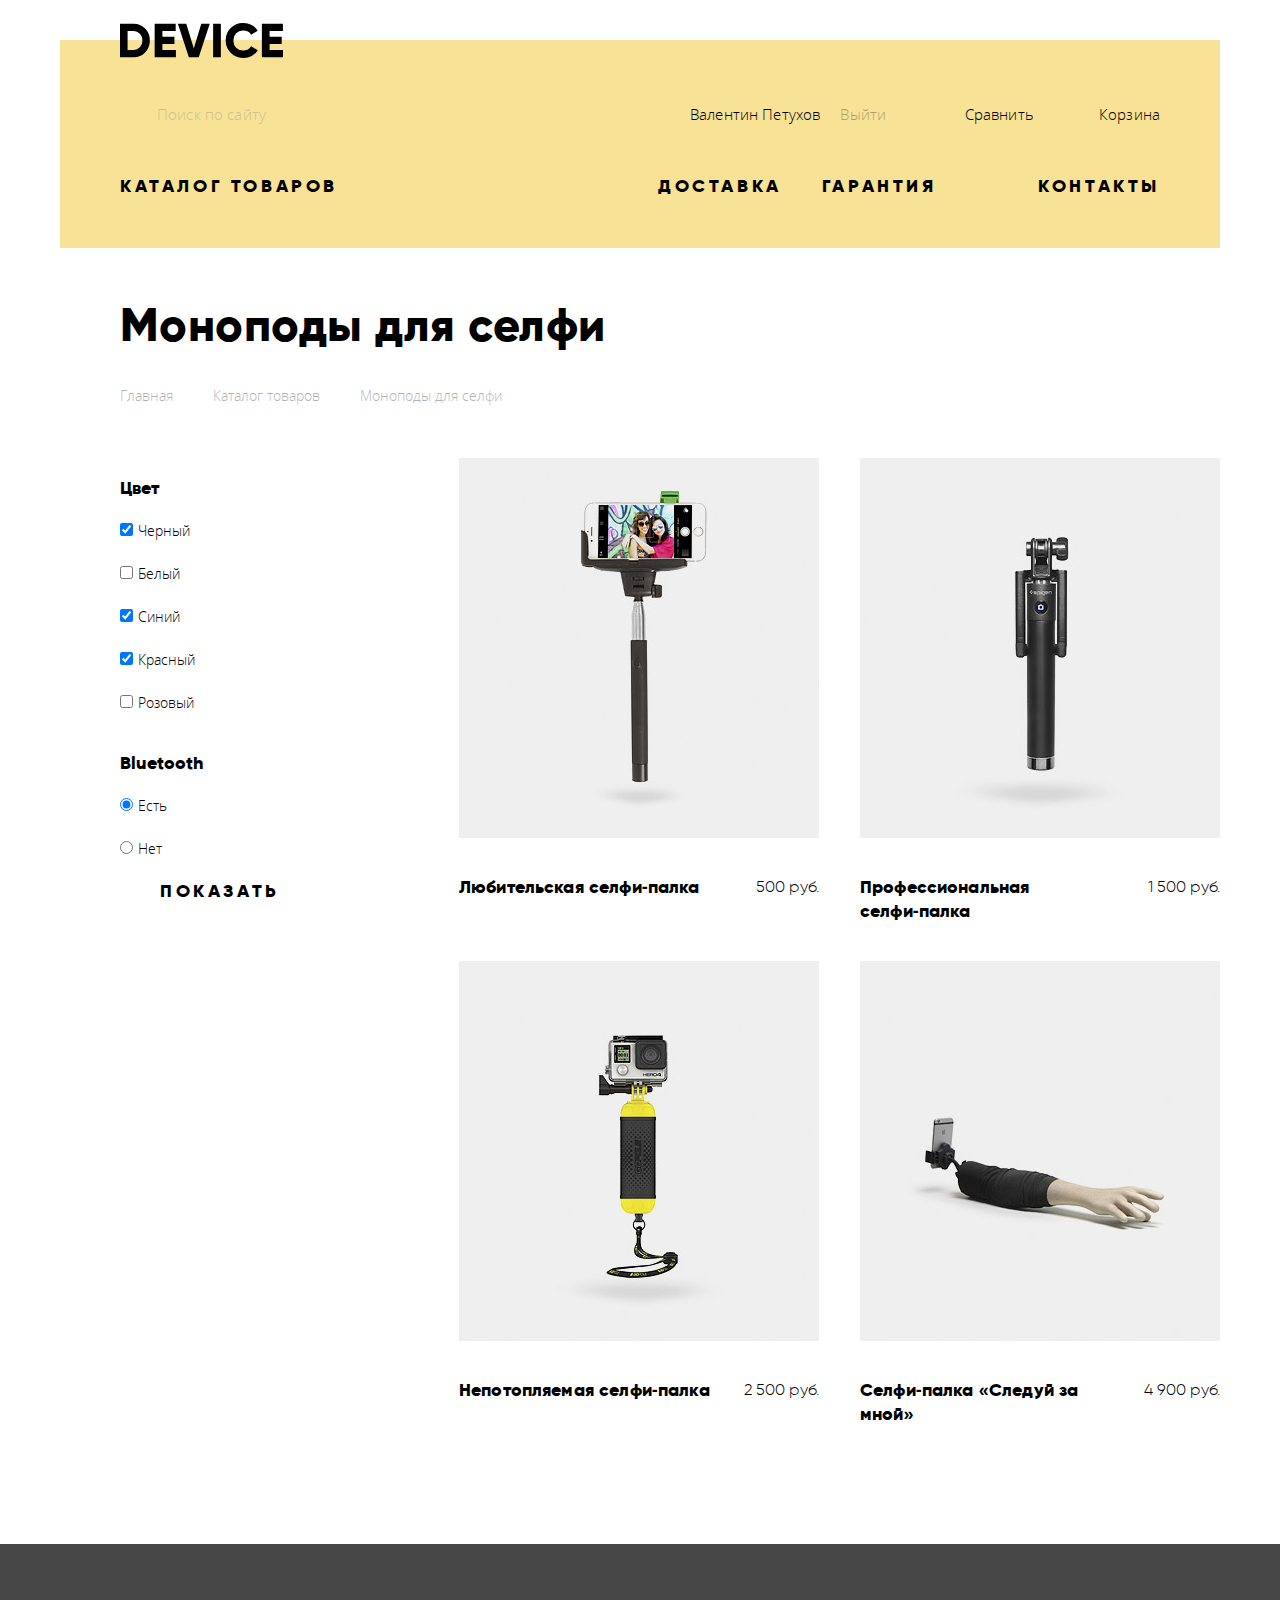
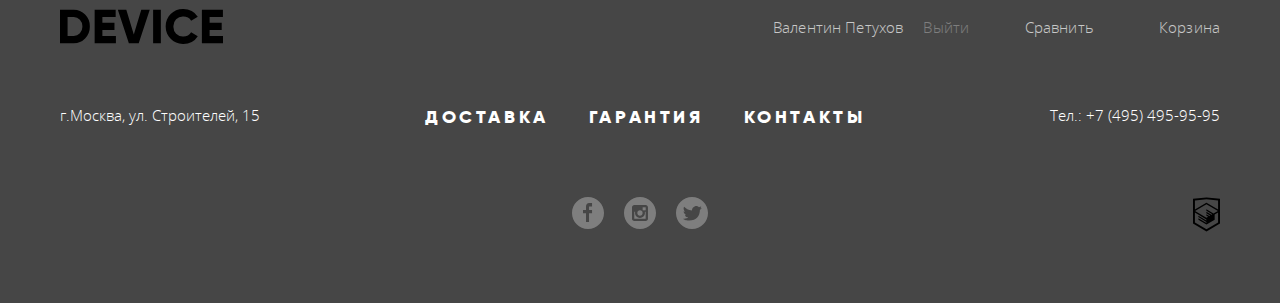
==== inner.html @ 72719e58 "Правки по сеткам" ====
<!DOCTYPE html>
<html lang="ru">
  <head>
    <meta charset="utf-8">
    <title>HTML Academy: Девайс-Каталог</title>
    <link href="css/normalize.css" rel="stylesheet">
    <link href="css/style.css" rel="stylesheet">
  </head>
  <body>
    <div class="wrapper">
      <header class="page-header">
        <a href="index.html" class="link"><img class="logo-header" src="img/logo.svg" alt="Логотип" width="163" height="35"></a>
        <div class="header-firstline-wrapper">
          <form action="https://echo.htmlacademy.ru" class="search" method="GET">
              <!--Оформить картинку lens.svg в css-->
              <input class="search-field" type="search" placeholder="Поиск по сайту">
              <button class="search-btn" type="submit">Найти</button>
            </form>
          <div class="login-header">
            <a class="username-header" href="#">Валентин Петухов</a><!--Добавить иконку на css-->
            <a class="logout" href="#">Выйти</a>
          </div>
          <div class="header-user-navigation">
            <a class="compare-header" href="#">Сравнить</a><!--Добавить иконку на css-->
            <a class="cart-header" href="#">Корзина</a><!--Добавить иконку на css-->
          </div>
      </div>
        <nav class="main-navigation">
          <section class="header-site-navigation">
            <a href="#">Каталог товаров</a><!--Декоративный плюс средствами CSS-->
            <ul class="submenu">
              <li><a href="#">Виртуальная реальность</a></li>
              <li><a href="inner.html">Моноподы для селфи</a></li>
              <li><a href="#">Экшн-камеры</a></li>
              <li><a href="#">Фитнес-браслеты</a></li>
              <li><a href="#">Умные часы</a></li>
              <li><a href="#">Квадрокоптеры</a></li>
            </ul>
            <a href="#">Доставка</a>
            <a href="#">Гарантия</a>
            <a href="#">Контакты</a>
          </section>
        </nav>
      </header>
    </div>
    <main class="container">
      <div class="wrapper">
        <div class="innerpage-container">
          <h1 class="monopods-header">Моноподы для селфи</h1>
          <ul class="breadcrumbs">
            <li><a href="index.html">Главная</a></li>
            <li><a href="#">Каталог товаров</a></li>
            <li>Моноподы для селфи</li>
          </ul>
          <div class="main-columns-wrapper">
            <div class="main-leftcolumn">
              <form class="filter" method="POST" action="https://echo.htmlacademy.ru">
                <h2 class="visually-hidden">Фильтр товаров</h2>
                <fieldset class="filter-block">
                  <!-- Здесь будет форма стоимости-->
                </fieldset>
                <fieldset class="filter-block">
                  <p>Цвет</p>
                  <p>
                    <label>
                      <input type="checkbox" class="color-checkbox" name="color" value="black" checked>
                      <span>Черный</span>
                    </label>
                    </p>
                    <p>
                    <label>
                      <input type="checkbox" class="color-checkbox" name="color" value="white">
                      <span>Белый</span>
                    </label>
                  </p>
                  <p>
                    <label>
                      <input type="checkbox" class="color-checkbox" name="color" value="blue" checked>
                      <span>Синий</span>
                    </label>
                  </p>
                  <p>
                    <label>
                      <input type="checkbox" class="color-checkbox" name="color" value="red" checked>
                      <span>Красный</span>
                    </label>
                  </p>
                  <p>
                    <label>
                      <input type="checkbox" class="color-checkbox" name="color" value="rose">
                      <span>Розовый</span>
                    </label>
                  </p>
                </fieldset>
                <fieldset class="filter-block">
                  <p>Bluetooth</p>
                  <p>
                    <label>
                      <input type="radio" class="isbluetooth" value="yes" name="isbluetooth" checked>
                      <span>Есть</span>
                    </label>
                  </p>
                  <p>
                    <label>
                      <input type="radio" class="isbluetooth" value="no" name="isbluetooth">
                      <span>Нет</span>
                    </label>
                  </p>
                </fieldset>
                <button type="submit" class="cross-line button">Показать</button>
              </form>
            </div>
            <div class="main-rightcolumn">
              <section class="sorting">
                <h2 class="visually-hidden">Сортировка товаров</h2>
                <div class="sorting-options">
                  <!-- Здесь будет блок сортировки -->
                </div>
                <article class="catalog-list">
                  <section class="catalog-item">
                    <div class="item-label">
                      <h3><a href="#">Любительская селфи&#8209;палка</a></h3>
                      <span class="price">500 руб.</span>
                    </div>
                    <p class="catalog-item image"><img src="img/item-1.jpg" alt="Любительская селфи-палка" width="360" height="380"></p>
                  </section>
                  <section class="catalog-item">
                    <div class="item-label">
                      <h3><a href="#">Профессиональная селфи&#8209;палка</a></h3>
                      <span class="price">1 500 руб.</span>
                    </div>
                    <p class="catalog-item image"><img src="img/item-2.jpg" alt="Профессиональная селфи-палка" width="360" height="380"></p>
                  </section>
                  <section class="catalog-item">
                    <div class="item-label">
                      <h3><a href="#">Непотопляемая селфи&#8209;палка</a></h3>
                      <span class="price">2 500 руб.</span>
                    </div>
                    <p class="catalog-item image"><img src="img/item-3.jpg" alt="Непотопляемая селфи-палка" width="360" height="380"></p>
                  </section>
                  <section class="catalog-item">
                    <div class="item-label">
                      <h3><a href="#">Селфи&#8209;палка &laquo;Следуй за мной&raquo;</a></h3>
                      <span class="price">4 900 руб.</span>
                    </div>
                    <p class="catalog-item image"><img src="img/item-4.jpg" alt="Селфи-палка в виде тянущейся руки" width="360" height="380"></p>
                  </section>
                </article>
              </section>
              <section class="pagination">
                <!-- -- Здесь будет блок пагинации-- -->
              </section>
            </div>
          </div>
        </div>
      </div>
    </main>
    <footer class="main-footer">
      <div class="wrapper">
        <div class="footer-top">
          <a href="#"><img class="logo-footer inner-logo-footer" src="img/logo.svg" alt="Логотип в желтом цвете" width="163" height="35"></a> <!-- Залить желтым -->
          <div class="user-footer">
            <a class="username-footer" href="#">Валентин Петухов</a><!--Добавить иконку на css-->
            <a class="logout" href="#">Выйти</a>
          </div>
          <div class="footer-user-navigation">
            <a class="compare-footer" href="#">Сравнить</a><!--Добавить иконку на css-->
            <a class="cart-footer" href="#">Корзина</a><!--Добавить иконку на css-->
          </div>
        </div>
        <div class="footer-middle">
          <p class="address">г.Москва, ул. Строителей, 15</p>
          <section class="footer-site-navigation">
            <a href="#">Доставка</a>
            <a href="#">Гарантия</a>
            <a href="#">Контакты</a>
          </section>
          <a href="tel:+74954959595" class="tel">Тел.: +7 (495) 495-95-95</a>
        </div>
        <div class="footer-bottom">
          <section class="social">
            <a href="#"><img class="social-icon" src="img/facebook.svg" alt="Мы в Фейсбуке" width="32" height="32"></a>
            <a href="#"><img class="social-icon" src="img/instagram.svg" alt="Мы в Инстаграме" width="32" height="32"></a>
            <a href="#"><img class="social-icon" src="img/twitter.svg" alt="Мы в Твиттере" width="32" height="32"></a>
          </section>
          <a href="https://htmlacademy.ru/intensive/htmlcss"><img class="htmlacademy-logo" src="img/logo-html.svg" alt="Логотип HTML Academy"  width="27" height="35"></a>
        </div>
      </div>
    </footer>
  </body>
</html>
---- css/style.css ----
@font-face {
  font-family: "Gilroy";
  src: url("../fonts/gilroyextrabold.woff2") format("woff2"),
       url("../fonts/gilroyextrabold.woff") format("woff");
  font-weight: 800;
}

@font-face {
  font-family: "Gilroy";
  src: url("../fonts/gilroylight.woff2") format("woff2"),
       url("../fonts/gilroylight.woff") format("woff");
  font-weight: 300;
}

@font-face {
  font-family: "OpenSans";
  src: url("../fonts/opensanslight.woff2") format("woff2"),
       url("../fonts/opensanslight.woff") format("woff");
  font-weight: 300;
}

body {
  margin: 0;
  font-family: Gilroy, Arial, sans-serif;
  font-size: 18px;
  font-weight: 800;
  line-height: 24px;
  color: #000000;
}

/* Временно для сетки */
/* body > * {
  background: rgba(255, 0, 0, 0.4)
}
body > * > * {
  background: rgba(0, 255, 0, 0.4)
}

body > * > * > * {
  background: rgba(0, 0, 255, 0.4)
}

body > * > * > * > *{
  background: rgba(255, 255, 255, 0.4)
}

body > * > * > * > * > *{
  background: rgba(100, 100, 25, 0.4)
} */



a {
  text-decoration: none;
  color: #000000;
}

.wrapper {
  box-sizing: border-box;
  width: 1200px;
  margin-left: auto;
  margin-right: auto;
  padding: 0px 20px;
}

.page-header {
  font-weight: 800;
  color: #000000;
  background-color: #f7e296;
  padding: 23px 60px 50px;
  margin-bottom: 53px;
  box-shadow: inset 0 40px 0 0 #ffffff;
}

.header-firstline-wrapper {
  display: flex;
  align-items: flex-end;
  padding-top: 35px;
  padding-bottom: 45px;
}

.logo-header:hover {
  opacity: 0.6;
}

.logo-header:active {
  opacity: 0.3;
}

.search {
  opacity: 0.3;
  margin-right: 340px;
}

.search:hover {
  opacity: 0.6;
}

.search-field {
  font-family: OpenSans, Arial, sans-serif;
  font-size: 15px;
  font-weight: 300;
  letter-spacing: 0.15px;
  line-height: 30px;
  width: 200px;
  background-color: transparent;
  padding: 0;
  border: 0;
  padding-left: 37px;
}

.search-field:focus {
  outline: 0;
}

.search-btn {
  display: none;
}

.login-link {
  font-family: OpenSans, Arial, sans-serif;
  font-size: 15px;
  font-weight: 300;
  letter-spacing: 0.15px;
  line-height: 30px;
  padding-left: 30px;
}

.login-link:hover {
  opacity: 0.6;
}

.login-link:active {
  opacity: 0.3;
}

.header-user-navigation {
  font-family: OpenSans, Arial, sans-serif;
  font-size: 15px;
  font-weight: 300;
  letter-spacing: 0.15px;
  line-height: 30px;
  display: flex;
  margin: 0;
  padding: 0;
  margin-left: auto;
}

.header-user-navigation a{
  padding-left: 25px;
}

.username-header {
  padding-left: 30px;
  padding-right: 20px;

}

.header-user-navigation a:hover,
.username-header:hover {
  opacity: 0.6;
}

.header-user-navigation a:active,
.username-header:active {
  opacity: 0.3;
}

.compare-header {
  margin-right: 40px;
}

.logout:hover {
  opacity: 0.6;
}

.login-header {
  font-family: OpenSans, Arial, sans-serif;
  font-size: 15px;
  font-weight: 300;
  letter-spacing: 0.15px;
  line-height: 30px;
  display: flex;
  margin: 0;
  padding: 0;
}

.login-header a {
  font-family: OpenSans, Arial, sans-serif;
  font-size: 15px;
  font-weight: 300;
  letter-spacing: 0.15px;
  line-height: 30px;
}

.submenu {
  display: none;
}

.submenu a:active {
  opacity: 0.3;
}

.submenu a:hover {
  opacity: 0.6;
}

.header-site-navigation {
  text-transform: uppercase;
  letter-spacing: 3.6px;
  display: flex;
  margin: 0;
  padding: 0;
  justify-content: space-between;
}

.header-site-navigation a:first-child {
  margin-right: 280px;
  padding-right: 40px;
}

.header-site-navigation a:last-child {
  margin-left: auto;
}

.header-site-navigation a:nth-child(2) {
  margin-right: 40px;
}

.header-site-navigation a:nth-child(3) {
  margin-right: 40px;
}

.header-site-navigation a:hover {
  opacity: 0.6;
}

.header-site-navigation a:active {
  opacity: 0.3;
}

.innerpage-container {
  padding-left: 60px;
}

.info-blocks-wrapper {
  display: flex;
  padding-bottom: 93px;
}

.info-block-header {
  font-size: 47px;
  line-height: 48px;
  letter-spacing: 0.15px;
}

.about-us {
  padding-right: 125px;
}

.about-us p {
  font-family: OpenSans, Arial, sans-serif;
  font-size: 15px;
  font-weight: 300;
  line-height: 30px;
  color: #464646;
}

.delivery-partners {
  margin: 0;
  padding: 60px 0 0 20px;
  line-height: 40px;
  margin-bottom: 70px;
}

.map {
  padding-top: 15px;
  margin-bottom: 82px;
}

.contacts-block p {
  font-family: OpenSans, Arial, sans-serif;
  font-size: 15px;
  font-weight: 300;
  line-height: 30px;
  color: #464646;
}

.info-block-link {
  display: block;
  width: 260px;
  text-align: center;
  margin-top: auto;
  margin-bottom: 0;
}

.visually-hidden {
  position: absolute;
  width: 1px;
  height: 1px;
  margin: -1px;
  border: 0;
  padding: 0;
  clip: rect(0 0 0 0);
  overflow: hidden;
}

.cross-line {
  font-family: Gilroy, Arial, sans-serif;
  font-size: 18px;
  font-weight: 800;
  letter-spacing: 3.6px;
  text-transform: uppercase;
}

.cross-line:active {
  opacity: 0.3;
}

.breadcrumbs,
.breadcrumbs a {
  font-family: OpenSans, Arial, sans-serif;
  font-size: 14px;
  font-weight: 300;
  line-height: 24px;
  list-style: none;
}

.breadcrumbs {
  margin: 0;
  padding: 0;
  display: flex;
  margin-bottom: 50px;
}

.breadcrumbs a {
  opacity: 0.3;
  margin-right: 40px;
}

.breadcrumbs a:hover {
  opacity: 0.6;
}

.breadcrumbs a:active {
  opacity: 0.1;
}

.breadcrumbs li:last-child {
  opacity: 0.3;
}

.modal-write-us {
  display: none;
}

.monopods-header {
  font-size: 47px;
  font-weight: 800;
  line-height: 48px;
  letter-spacing: 0.47px;
  margin: 0;
  padding: 0;
  margin-bottom: 35px;
}

.main-columns-wrapper {
  display: flex;
  margin-bottom: 80px;
}

.main-leftcolumn {
  padding-right: 67px;
}

.main-rightcolumn {
  display: flex;
  flex-wrap: wrap;
  padding-left: 72px;
}

.catalog-list {
  letter-spacing: 0.15px;
  list-style: none;
  display: flex;
  flex-wrap: wrap;
  margin: 0;
  padding: 0;
  justify-content: space-between;
}

.catalog-item {
  width: 360px;
  display: flex;
  flex-direction: column;
  margin: 0;
  padding: 0;
  margin-bottom: 38px;
}

.catalog-item.image {
  background-color: #efefef;
  margin-bottom: 37px;
}

.catalog-list .catalog-item:nth-child(2n) {
  margin-right: 0;
}

.item-label {
  order: 1;
  display: flex;
  margin: 0;
  padding: 0;
  justify-content: space-between;
  width: 360px;
}

.item-label h3 {
  flex-wrap: wrap;
  font-size: 18px;
  font-weight: 800px;
  line-height: 24px;
  margin: 0;
  padding: 0;
}

.price {
  font-family: Gilroy, Arial, sans-serif;
  font-size: 16px;
  font-weight: 300;
  letter-spacing: 0.15px;
  text-align: right;
  margin-left: auto;
  width: 85px;
  align-self: flex-start;
}

.filter-block {
  border: 0;
  margin: 0;
  padding: 0;
}

.color-checkbox + span,
.isbluetooth + span {
  font-family: OpenSans, Arial, sans-serif;
  font-size: 14px;
  font-weight: 300;
}

.button {
  border: 0;
  background: none;
  width: 200px;
  text-align: center;
  padding: 0;
  margin: 0;
}

.button:active,
.button:focus {
  outline: 0;
}

.sorting {
  display: flex;
}

.main-footer {
  color: #ffffff;
  background-color: #464646;
  padding-top: 65px;
  padding-bottom: 65px;
}

.footer-menu-wrapper {
  width: 330px;
  display: flex;
}

.footer-top {
  display: flex;
  justify-content: space-between;
}

.footer-middle {
  display: flex;
  padding-top: 50px;
  padding-bottom: 67px;
}

.footer-bottom {
  display: flex;
  justify-content: space-between;
}

.main-footer a {
  color: #ffffff;
}

.inner-logo-footer {
  margin-right: 520px;
}

.logo-footer:hover {
  opacity: 0.6;
}

.logo-footer:active {
  opacity: 0.3;
}

.login-footer {
  font-family: OpenSans, Arial, sans-serif;
  font-size: 15px;
  font-weight: 300;
  letter-spacing: 0.15px;
  line-height: 36px;
  color: #ffffff;
  opacity: 0.7;
  padding-left: 30px;
}

.login-footer:hover {
  opacity: 1;
}

.login-footer:active {
  opacity: 0.3;
}

.user-footer {
  display: flex;
  margin: 0;
  padding: 0;
  font-family: OpenSans, Arial, sans-serif;
  font-size: 15px;
  font-weight: 300;
  letter-spacing: 0.15px;
  line-height: 36px;
}

.user-footer a:hover {
  opacity: 1;
}

.user-footer a:active {
  opacity: 0.3;
}

.logout {
  letter-spacing: 0.15px;
  opacity: 0.3;
}

.username-footer {
  margin: 0;
  padding: 0;
  padding-left: 30px;
  margin-right: 20px;
  opacity: 0.7;
}

.footer-user-navigation {
  display: flex;
  margin: 0;
  padding: 0;
  margin-left: auto;
}

.compare-footer {
  margin-right: 40px;
}

.footer-user-navigation a {
  font-family: OpenSans, Arial, sans-serif;
  font-size: 15px;
  font-weight: 300;
  letter-spacing: 0.15px;
  line-height: 36px;
  opacity: 0.7;
  padding-left: 25px;
}

.username-footer:hover,
.footer-user-navigation a:hover {
  opacity: 1;
}

.footer-user-navigation a:active {
  opacity: 0.3;
}

.footer-site-navigation {
  text-transform: uppercase;
  letter-spacing: 3.6px;
  display: flex;
  margin: 0;
  padding: 5px 0 0;
}

.footer-site-navigation a:nth-child(2) {
  padding-left: 40px;
  padding-right: 40px;
}

.footer-site-navigation a:hover {
  opacity: 0.6;
}

.footer-site-navigation a:active {
  opacity: 0.3;
}

.address {
  font-family: OpenSans, Arial, sans-serif;
  font-size: 15px;
  font-weight: 300;
  line-height: 30px;
  margin: 0;
  padding: 0;
  margin-right: 165px;
}

.tel {
  font-family: OpenSans, Arial, sans-serif;
  font-size: 15px;
  font-weight: 300;
  line-height: 30px;
  margin-left: auto;
}

.social {
  display: flex;
  width: 160px;
  padding-left: 500px;
  justify-content: center;
}

.social a {
  margin-right: 20px;
  opacity: 0.3;
}

.social a:last-child {
  margin-right: 0px;
}

.social a:hover {
  opacity: 0.6;
}

.social a:active {
  opacity: 0.1;
}

.htmlacademy-logo:hover {
  opacity: 0.6;
}

.htmlacademy-logo:active {
  opacity: 0.3;
}
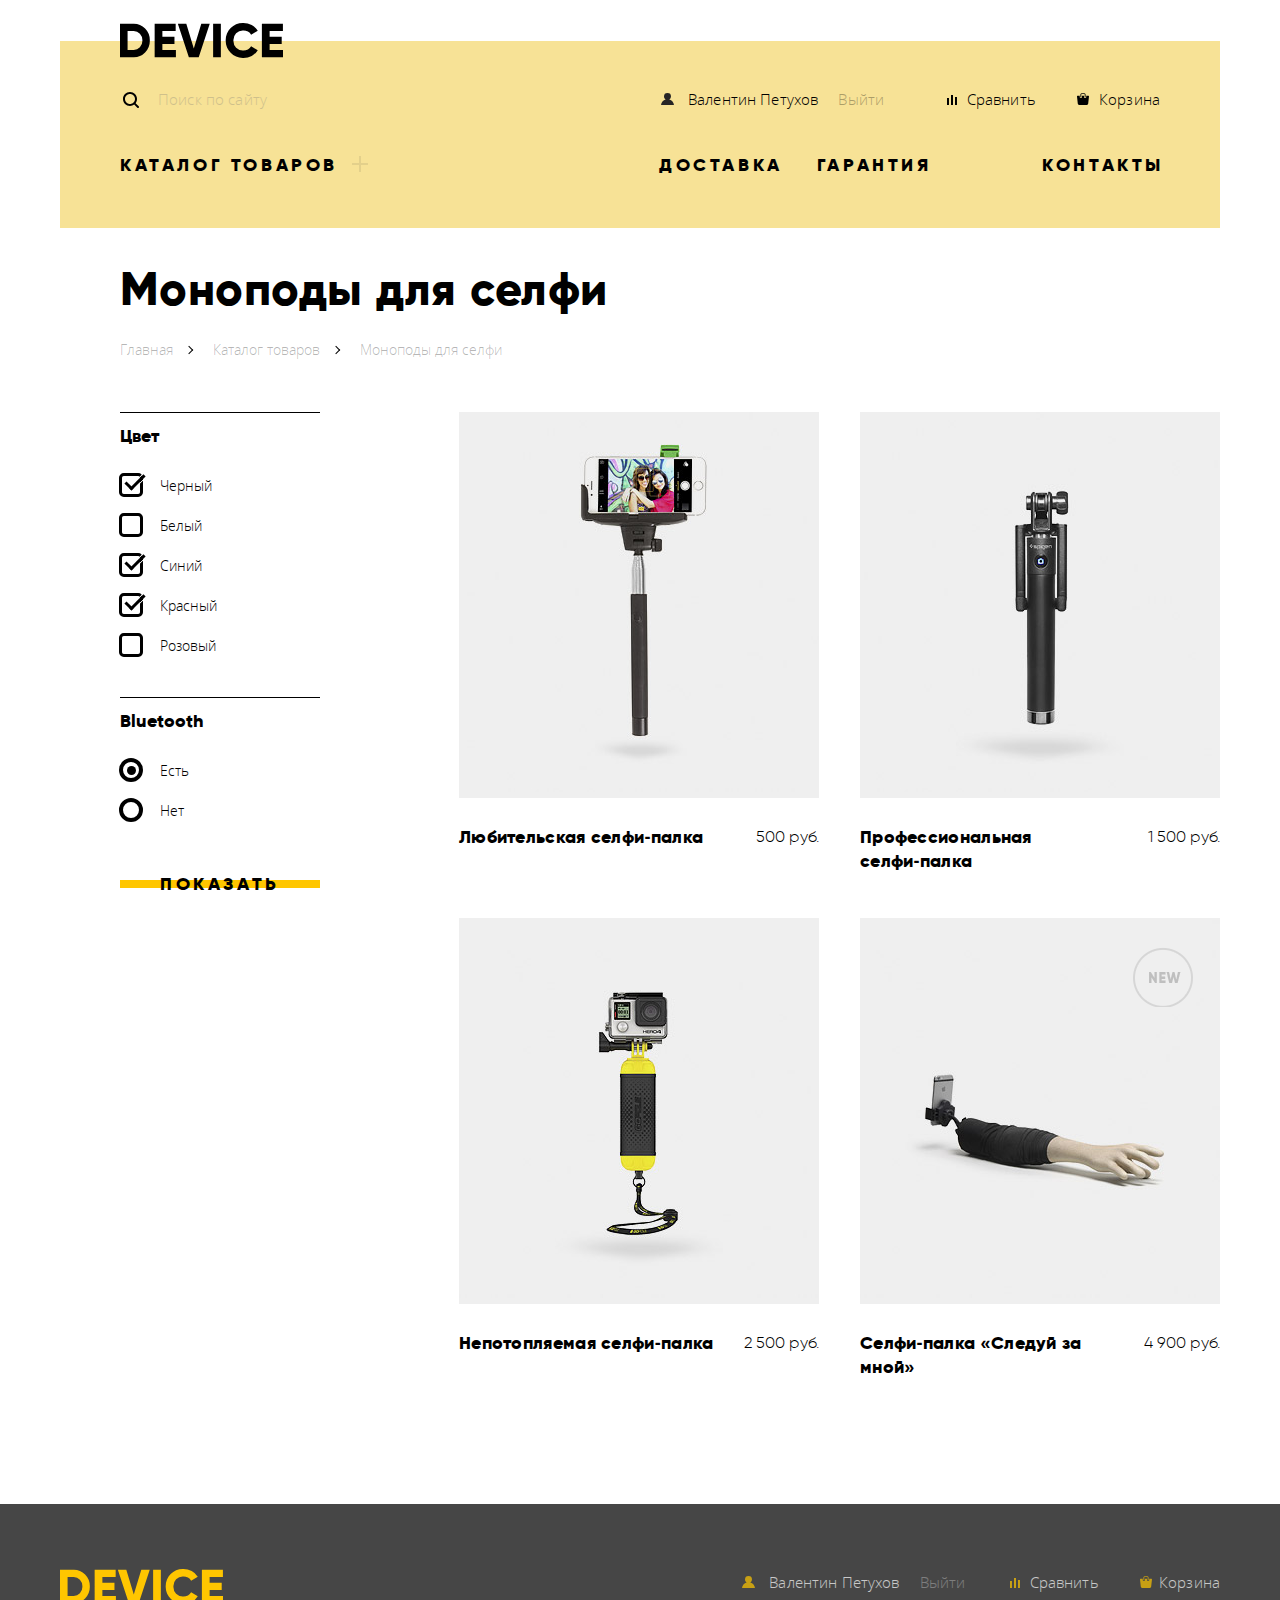
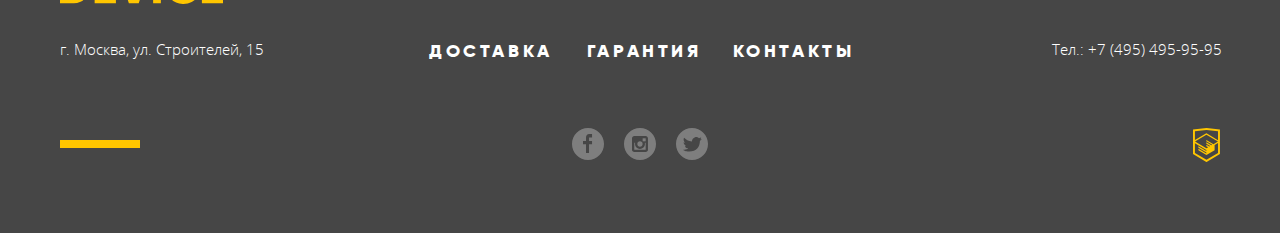
==== commit 9cc59ec0: "Декоративное оформление" ====
--- a/inner.html
+++ b/inner.html
@@ -9,148 +9,174 @@
   <body>
     <div class="wrapper">
       <header class="page-header">
-        <a href="index.html" class="link"><img class="logo-header" src="img/logo.svg" alt="Логотип" width="163" height="35"></a>
+        <a href="index.html"><img class="logo-header" src="img/logo.svg" alt="Логотип" width="163" height="35"></a>
         <div class="header-firstline-wrapper">
-          <form action="https://echo.htmlacademy.ru" class="search" method="GET">
-              <!--Оформить картинку lens.svg в css-->
-              <input class="search-field" type="search" placeholder="Поиск по сайту">
-              <button class="search-btn" type="submit">Найти</button>
-            </form>
+          <form class="search" action="https://echo.htmlacademy.ru" method="GET">
+            <input class="search-field" type="search" placeholder="Поиск по сайту">
+            <button class="search-btn button" type="submit">Найти</button>
+          </form>
           <div class="login-header">
-            <a class="username-header" href="#">Валентин Петухов</a><!--Добавить иконку на css-->
+            <a class="username-header" href="#">Валентин Петухов</a>
             <a class="logout" href="#">Выйти</a>
           </div>
           <div class="header-user-navigation">
-            <a class="compare-header" href="#">Сравнить</a><!--Добавить иконку на css-->
-            <a class="cart-header" href="#">Корзина</a><!--Добавить иконку на css-->
-          </div>
-      </div>
+            <a class="compare-header" href="#">Сравнить</a>
+            <a class="cart-header" href="#">Корзина</a>
+          </div>
+        </div>
         <nav class="main-navigation">
-          <section class="header-site-navigation">
-            <a href="#">Каталог товаров</a><!--Декоративный плюс средствами CSS-->
-            <ul class="submenu">
-              <li><a href="#">Виртуальная реальность</a></li>
-              <li><a href="inner.html">Моноподы для селфи</a></li>
-              <li><a href="#">Экшн-камеры</a></li>
-              <li><a href="#">Фитнес-браслеты</a></li>
-              <li><a href="#">Умные часы</a></li>
-              <li><a href="#">Квадрокоптеры</a></li>
-            </ul>
-            <a href="#">Доставка</a>
-            <a href="#">Гарантия</a>
-            <a href="#">Контакты</a>
-          </section>
+          <ul class="header-site-navigation">
+            <li><a href="#">Каталог товаров<span class="xlink"></span></a>
+              <section class="submenu">
+                <div class="submenu-section">
+                  <a href="#">Виртуальная реальность</a>
+                  <a href="inner.html">Моноподы для селфи</a>
+                  <a href="#">Экшн-камеры</a>
+                </div>
+                <div class="submenu-section">
+                  <a href="#">Фитнес-браслеты</a>
+                  <a href="#">Умные часы</a>
+                </div>
+                <div class="submenu-section">
+                  <a href="#">Квадрокоптеры</a>
+                </div>
+              </section>
+            </li>
+            <li><a href="#">Доставка</a></li>
+            <li><a href="#">Гарантия</a></li>
+            <li><a href="#">Контакты</a></li>
+          </ul>
         </nav>
       </header>
     </div>
-    <main class="container">
-      <div class="wrapper">
-        <div class="innerpage-container">
-          <h1 class="monopods-header">Моноподы для селфи</h1>
-          <ul class="breadcrumbs">
-            <li><a href="index.html">Главная</a></li>
-            <li><a href="#">Каталог товаров</a></li>
-            <li>Моноподы для селфи</li>
-          </ul>
-          <div class="main-columns-wrapper">
-            <div class="main-leftcolumn">
-              <form class="filter" method="POST" action="https://echo.htmlacademy.ru">
-                <h2 class="visually-hidden">Фильтр товаров</h2>
-                <fieldset class="filter-block">
-                  <!-- Здесь будет форма стоимости-->
-                </fieldset>
-                <fieldset class="filter-block">
-                  <p>Цвет</p>
-                  <p>
-                    <label>
-                      <input type="checkbox" class="color-checkbox" name="color" value="black" checked>
-                      <span>Черный</span>
-                    </label>
-                    </p>
-                    <p>
-                    <label>
-                      <input type="checkbox" class="color-checkbox" name="color" value="white">
-                      <span>Белый</span>
-                    </label>
-                  </p>
-                  <p>
-                    <label>
-                      <input type="checkbox" class="color-checkbox" name="color" value="blue" checked>
-                      <span>Синий</span>
-                    </label>
-                  </p>
-                  <p>
-                    <label>
-                      <input type="checkbox" class="color-checkbox" name="color" value="red" checked>
-                      <span>Красный</span>
-                    </label>
-                  </p>
-                  <p>
-                    <label>
-                      <input type="checkbox" class="color-checkbox" name="color" value="rose">
-                      <span>Розовый</span>
-                    </label>
-                  </p>
-                </fieldset>
-                <fieldset class="filter-block">
-                  <p>Bluetooth</p>
-                  <p>
-                    <label>
-                      <input type="radio" class="isbluetooth" value="yes" name="isbluetooth" checked>
-                      <span>Есть</span>
-                    </label>
-                  </p>
-                  <p>
-                    <label>
-                      <input type="radio" class="isbluetooth" value="no" name="isbluetooth">
-                      <span>Нет</span>
-                    </label>
-                  </p>
-                </fieldset>
-                <button type="submit" class="cross-line button">Показать</button>
-              </form>
-            </div>
-            <div class="main-rightcolumn">
-              <section class="sorting">
-                <h2 class="visually-hidden">Сортировка товаров</h2>
-                <div class="sorting-options">
-                  <!-- Здесь будет блок сортировки -->
-                </div>
-                <article class="catalog-list">
-                  <section class="catalog-item">
-                    <div class="item-label">
-                      <h3><a href="#">Любительская селфи&#8209;палка</a></h3>
-                      <span class="price">500 руб.</span>
-                    </div>
-                    <p class="catalog-item image"><img src="img/item-1.jpg" alt="Любительская селфи-палка" width="360" height="380"></p>
-                  </section>
-                  <section class="catalog-item">
-                    <div class="item-label">
-                      <h3><a href="#">Профессиональная селфи&#8209;палка</a></h3>
-                      <span class="price">1 500 руб.</span>
-                    </div>
-                    <p class="catalog-item image"><img src="img/item-2.jpg" alt="Профессиональная селфи-палка" width="360" height="380"></p>
-                  </section>
-                  <section class="catalog-item">
-                    <div class="item-label">
-                      <h3><a href="#">Непотопляемая селфи&#8209;палка</a></h3>
-                      <span class="price">2 500 руб.</span>
-                    </div>
-                    <p class="catalog-item image"><img src="img/item-3.jpg" alt="Непотопляемая селфи-палка" width="360" height="380"></p>
-                  </section>
-                  <section class="catalog-item">
-                    <div class="item-label">
-                      <h3><a href="#">Селфи&#8209;палка &laquo;Следуй за мной&raquo;</a></h3>
-                      <span class="price">4 900 руб.</span>
-                    </div>
-                    <p class="catalog-item image"><img src="img/item-4.jpg" alt="Селфи-палка в виде тянущейся руки" width="360" height="380"></p>
-                  </section>
-                </article>
-              </section>
-              <section class="pagination">
-                <!-- -- Здесь будет блок пагинации-- -->
-              </section>
-            </div>
+    <main class="wrapper">
+      <div class="innerpage-container">
+        <h1 class="monopods-header">Моноподы для селфи</h1>
+        <ul class="breadcrumbs">
+          <li><a href="index.html"><span>Главная</span></a></li>
+          <li><a href="#"><span>Каталог товаров</span></a></li>
+          <li>Моноподы для селфи</li>
+        </ul>
+        <div class="main-columns-wrapper">
+          <div class="main-leftcolumn">
+            <form class="filter" method="POST" action="https://echo.htmlacademy.ru">
+              <h2 class="visually-hidden">Фильтр товаров</h2>
+              <fieldset class="filter-block visually-hidden">
+                <!-- Здесь будет форма стоимости-->
+              </fieldset>
+              <fieldset class="filter-block filter-block-checkbox">
+                <p>Цвет</p>
+                <p>
+                  <label>
+                    <input class="filter-input-checkbox visually-hidden" type="checkbox" name="color" value="black" checked>
+                    <span>Черный</span>
+                  </label>
+                </p>
+                <p>
+                  <label>
+                    <input class="filter-input-checkbox visually-hidden" type="checkbox" name="color" value="white">
+                    <span>Белый</span>
+                  </label>
+                </p>
+                <p>
+                  <label>
+                    <input class="filter-input-checkbox visually-hidden" type="checkbox" name="color" value="blue" checked>
+                    <span>Синий</span>
+                  </label>
+                </p>
+                <p>
+                  <label>
+                    <input class="filter-input-checkbox visually-hidden" type="checkbox" name="color" value="red" checked>
+                    <span>Красный</span>
+                  </label>
+                </p>
+                <p>
+                  <label>
+                    <input class="filter-input-checkbox visually-hidden" type="checkbox" name="color" value="rose">
+                    <span>Розовый</span>
+                  </label>
+                </p>
+              </fieldset>
+              <fieldset class="filter-block filter-block-radio">
+                <p>Bluetooth</p>
+                <p>
+                  <label>
+                    <input class="visually-hidden filter-input-radio" type="radio" value="yes" name="isbluetooth" checked>
+                    <span>Есть</span>
+                  </label>
+                </p>
+                <p>
+                  <label>
+                    <input class="visually-hidden filter-input-radio" type="radio" value="no" name="isbluetooth">
+                    <span>Нет</span>
+                  </label>
+                </p>
+              </fieldset>
+              <button class="cross-line button" type="submit">Показать</button>
+            </form>
+          </div>
+          <div class="main-rightcolumn">
+            <section class="sorting">
+              <h2 class="visually-hidden">Сортировка товаров</h2>
+              <div class="sorting-options">
+                <!-- Здесь будет блок сортировки -->
+              </div>
+              <article class="catalog-list">
+                <section class="catalog-item">
+                  <div class="item-label">
+                    <h3><a href="#">Любительская селфи&#8209;палка</a></h3>
+                    <span class="price">500 руб.</span>
+                  </div>
+                  <div class="catalog-item-image"><img src="img/item-1.jpg" alt="Любительская селфи-палка" width="360" height="380">
+                    <div class="hidden">
+                      <button class="button cross-line" type="submit">В корзину</button>
+                      <a href="#">Добавить к сравнению</a>
+                    </div>
+                  </div>
+                </section>
+                <section class="catalog-item">
+                  <div class="item-label">
+                    <h3><a href="#">Профессиональная селфи&#8209;палка</a></h3>
+                    <span class="price">1 500 руб.</span>
+                  </div>
+                  <div class="catalog-item-image"><img src="img/item-2.jpg" alt="Профессиональная селфи-палка" width="360" height="380">
+                    <div class="hidden">
+                        <button class="button cross-line" type="submit">В корзину</button>
+                        <a href="#">Добавить к сравнению</a>
+                    </div>
+                  </div>
+                </section>
+                <section class="catalog-item">
+                  <div class="item-label">
+                    <h3><a href="#">Непотопляемая селфи&#8209;палка</a></h3>
+                    <span class="price">2 500 руб.</span>
+                  </div>
+                  <div class="catalog-item-image"><img src="img/item-3.jpg" alt="Непотопляемая селфи-палка" width="360" height="380">
+                    <div class="hidden">
+                        <button class="button cross-line" type="submit">В корзину</button>
+                        <a href="#">Добавить к сравнению</a>
+                    </div>
+                  </div>
+                </section>
+                <section class="catalog-item">
+                  <div class="item-label">
+                    <h3><a href="#">Селфи&#8209;палка &laquo;Следуй за мной&raquo;</a></h3>
+                    <span class="price">4 900 руб.</span>
+                  </div>
+                  <div class="catalog-item-image">
+                    <div class="new"></div>
+                    <img src="img/item-4.jpg" alt="Селфи-палка в виде тянущейся руки" width="360" height="380">
+                    <div class="hidden">
+                        <button class="button cross-line" type="submit">В корзину</button>
+                        <a href="#">Добавить к сравнению</a>
+                    </div>
+                  </div>
+                </section>
+              </article>
+            </section>
+            <section class="pagination">
+              <!-- Здесь будет блок пагинации-->
+            </section>
           </div>
         </div>
       </div>
@@ -158,18 +184,29 @@
     <footer class="main-footer">
       <div class="wrapper">
         <div class="footer-top">
-          <a href="#"><img class="logo-footer inner-logo-footer" src="img/logo.svg" alt="Логотип в желтом цвете" width="163" height="35"></a> <!-- Залить желтым -->
+          <a class="logo-footer inner-logo-footer" href="#">
+            <svg xmlns="http://www.w3.org/2000/svg" width="163" height="35"><path d="M-.151.702v33.6h13.532a15.72 15.72 0 0 0 11.72-4.824 16.458 16.458 0 0 0 4.712-11.976 16.458 16.458 0 0 0-4.712-11.976A15.723 15.723 0 0 0 13.381.702H-.151zM7.582 26.91V8.091h5.8a8.646 8.646 0 0 1 6.5 2.568 9.407 9.407 0 0 1 2.489 6.84 9.406 9.406 0 0 1-2.489 6.84 8.642 8.642 0 0 1-6.5 2.568h-5.8zm34.8-5.952h12.082v-7.3H42.378V8.091h13.291V.702H34.645v33.6H55.91V26.91H42.378v-5.952zm36.343 13.344L89.744.702h-8.458l-7.491 24.72L66.304.702h-8.457l11.019 33.6h9.859zm14.4 0h7.733V.702h-7.733v33.6zm38.615-1.416a15.506 15.506 0 0 0 6.041-5.688l-6.67-3.84a7.482 7.482 0 0 1-3.165 3.024 9.87 9.87 0 0 1-4.664 1.1 9.595 9.595 0 0 1-7.177-2.736 9.909 9.909 0 0 1-2.682-7.248 9.909 9.909 0 0 1 2.682-7.248 9.595 9.595 0 0 1 7.177-2.736 9.897 9.897 0 0 1 4.639 1.08 7.592 7.592 0 0 1 3.19 3.048l6.67-3.84a15.873 15.873 0 0 0-6.09-5.688 17.42 17.42 0 0 0-8.409-2.088c-9.779-.272-17.797 7.691-17.591 17.472-.208 9.781 7.809 17.747 17.588 17.476a17.52 17.52 0 0 0 8.458-2.088zm17.881-11.928h12.082v-7.3h-12.085V8.091h13.29V.702h-21.023v33.6h21.265V26.91h-13.532v-5.952z" data-name="-e-logo" fill-rule="evenodd"/></svg>
+          </a>
           <div class="user-footer">
-            <a class="username-footer" href="#">Валентин Петухов</a><!--Добавить иконку на css-->
+            <a class="username-footer" href="#">
+              <svg xmlns="http://www.w3.org/2000/svg" width="13" height="12"><path fill="#ffc600" d="M.032 12h12.937c-.163-2.643-2.074-4.837-4.671-5.543a3.47 3.47 0 0 0 1.687-2.972 3.485 3.485 0 0 0-6.97 0c0 1.264.68 2.361 1.688 2.972C2.106 7.163.194 9.357.032 12z"/></svg>
+              <span>Валентин Петухов</span>
+            </a>
             <a class="logout" href="#">Выйти</a>
           </div>
           <div class="footer-user-navigation">
-            <a class="compare-footer" href="#">Сравнить</a><!--Добавить иконку на css-->
-            <a class="cart-footer" href="#">Корзина</a><!--Добавить иконку на css-->
+            <a class="compare-footer" href="#">
+              <svg xmlns="http://www.w3.org/2000/svg" width="10" height="10"><path d="M8 2h1.984v8H8zM0 3h1.984v7H0zM4 0h2v10H4z"/></svg>
+              <span>Сравнить</span>
+            </a>
+            <a class="cart-footer" href="#">
+              <svg xmlns="http://www.w3.org/2000/svg" width="12" height="12"><path d="M11.864 3.017a.429.429 0 0 0-.327-.154H9.225V4.09c0 .563-.484 1.022-1.08 1.022-.594 0-1.078-.458-1.078-1.022V2.863H4.909V4.09c0 .563-.485 1.022-1.08 1.022-.595 0-1.078-.458-1.078-1.022V2.863H.438a.43.43 0 0 0-.327.154.472.472 0 0 0-.108.358l.776 7.134c.015.806.642 1.455 1.411 1.455h7.595c.77 0 1.396-.649 1.411-1.455l.776-7.134a.476.476 0 0 0-.108-.358z"/><path d="M3.829 4.499c.239 0 .433-.184.433-.409V1.84c0-.632.672-1.022 1.295-1.022h1.079c.655 0 1.078.401 1.078 1.022v2.25c0 .225.194.409.431.409.239 0 .433-.184.433-.409V1.84C8.577.773 7.761 0 6.636 0H5.557c-1.19 0-2.159.826-2.159 1.84v2.25c0 .225.194.409.431.409z"/></svg>
+              <span>Корзина</span>
+            </a>
           </div>
         </div>
         <div class="footer-middle">
-          <p class="address">г.Москва, ул. Строителей, 15</p>
+          <p class="address">г. Москва, ул. Строителей, 15</p>
           <section class="footer-site-navigation">
             <a href="#">Доставка</a>
             <a href="#">Гарантия</a>
@@ -183,7 +220,9 @@
             <a href="#"><img class="social-icon" src="img/instagram.svg" alt="Мы в Инстаграме" width="32" height="32"></a>
             <a href="#"><img class="social-icon" src="img/twitter.svg" alt="Мы в Твиттере" width="32" height="32"></a>
           </section>
-          <a href="https://htmlacademy.ru/intensive/htmlcss"><img class="htmlacademy-logo" src="img/logo-html.svg" alt="Логотип HTML Academy"  width="27" height="35"></a>
+          <a class="htmlacademy-logo" href="https://htmlacademy.ru/intensive/htmlcss">
+            <svg xmlns="http://www.w3.org/2000/svg" width="26.943" height="34.09"><path d="M13.62.017L13.472 0 0 1.412v24.661l13.473 8.017 13.43-7.99.042-.025V1.412L13.62.017zm11.399 12.11L13.495 5.334l-.001-.104-.087.05-.088-.056v.109L1.925 12.118V3.147l11.548-1.212L25.02 3.147v8.98zm-11.614-5.34L24.923 13.5l-4.479 2.64-7.093-4.221-.014 1.415 5.904 3.513-.86.507-5.03-2.992-.014 1.415 3.827 2.275-.782.523-3.031-1.787-.014 1.413 1.853 1.091-1.8 1.081-11.356-6.751 11.371-6.835zm-11.48 8.34l11.411 6.791.016 1.044-7.942-4.728-.015 1.416 7.979 4.795.018 1.076-7.973-4.74-.013 1.414 8.021 4.822.046.025 8.143-4.872-.011-5.177 3.415-2.036v10.021L13.472 31.85 1.925 24.979v-9.852z"/></svg>
+          </a>
         </div>
       </div>
     </footer>
--- a/css/style.css
+++ b/css/style.css
@@ -21,6 +21,7 @@
 
 body {
   margin: 0;
+
   font-family: Gilroy, Arial, sans-serif;
   font-size: 18px;
   font-weight: 800;
@@ -28,31 +29,48 @@
   color: #000000;
 }
 
-/* Временно для сетки */
-/* body > * {
-  background: rgba(255, 0, 0, 0.4)
-}
-body > * > * {
-  background: rgba(0, 255, 0, 0.4)
-}
-
-body > * > * > * {
-  background: rgba(0, 0, 255, 0.4)
-}
-
-body > * > * > * > *{
-  background: rgba(255, 255, 255, 0.4)
-}
-
-body > * > * > * > * > *{
-  background: rgba(100, 100, 25, 0.4)
-} */
-
-
-
 a {
+  color: #000000;
   text-decoration: none;
-  color: #000000;
+}
+
+img {
+  max-width: 100%;
+  height: auto;
+}
+
+.visually-hidden:not(:focus):not(:active),
+input[type="checkbox"].visually-hidden,
+input[type="radio"].visually-hidden {
+  position: absolute;
+
+  width: 1px;
+  height: 1px;
+  margin: -1px;
+  border: 0;
+  padding: 0;
+
+  white-space: nowrap;
+
+  clip-path: inset(100%);
+  clip: rect(0 0 0 0);
+  overflow: hidden;
+}
+
+.button {
+  width: 200px;
+  padding: 0;
+  margin: 0;
+
+  text-align: center;
+
+  border: 0;
+  background: none;
+}
+
+.button:active,
+.button:focus {
+  outline: 0;
 }
 
 .wrapper {
@@ -64,19 +82,21 @@
 }
 
 .page-header {
+  padding: 23px 60px 0px;
+  margin-bottom: 37px;
+
   font-weight: 800;
   color: #000000;
+
   background-color: #f7e296;
-  padding: 23px 60px 50px;
-  margin-bottom: 53px;
-  box-shadow: inset 0 40px 0 0 #ffffff;
+  box-shadow: inset 0 41px 0 0 #ffffff;
 }
 
 .header-firstline-wrapper {
   display: flex;
-  align-items: flex-end;
-  padding-top: 35px;
-  padding-bottom: 45px;
+  align-items: baseline;
+  padding-top: 7px;
+  padding-bottom: 35px;
 }
 
 .logo-header:hover {
@@ -88,42 +108,106 @@
 }
 
 .search {
-  opacity: 0.3;
-  margin-right: 340px;
-}
-
-.search:hover {
-  opacity: 0.6;
+  position: relative;
+}
+
+.search::before {
+  content: "";
+  position: absolute;
+  top: 21px;
+  left: 3px;
+
+  width: 16px;
+  height: 16px;
+
+  background-image: url("../img/search.svg");
+  background-repeat: no-repeat;
+  background-position: 0 0;
 }
 
 .search-field {
+  width: 200px;
+  min-height: 46px;
+  padding: 12px 0 2px 38px;
+
   font-family: OpenSans, Arial, sans-serif;
   font-size: 15px;
   font-weight: 300;
   letter-spacing: 0.15px;
   line-height: 30px;
-  width: 200px;
+
+  opacity: 0.3;
   background-color: transparent;
-  padding: 0;
   border: 0;
-  padding-left: 37px;
-}
-
-.search-field:focus {
-  outline: 0;
+}
+
+.search-field:hover
+{
+  opacity: 0.6;
 }
 
 .search-btn {
-  display: none;
-}
-
-.login-link {
+  display: inline-block;
+  width: 86px;
+  margin-right: 254px;
+  margin-left: -4px;
+  padding: 2px 21px;
+
   font-family: OpenSans, Arial, sans-serif;
   font-size: 15px;
   font-weight: 300;
   letter-spacing: 0.15px;
   line-height: 30px;
-  padding-left: 30px;
+
+  border: 2px solid #000000;
+  visibility: hidden;
+}
+
+.search-field:focus ~ .search-btn {
+  visibility: visible;
+}
+
+.search-field:focus,
+.search-field:active {
+  outline: 0;
+  border-bottom: 2px solid #000000;
+}
+
+.search-btn:hover {
+  color: rgba(255, 255, 255, 1);
+  background-color: #000000;
+}
+
+.search-btn:active {
+  color: rgba(255, 255, 255, 0.3);
+  background-color: #000000;
+}
+
+.login-link {
+  position: relative;
+
+  padding-left: 27px;
+
+  font-family: OpenSans, Arial, sans-serif;
+  font-size: 15px;
+  font-weight: 300;
+  letter-spacing: 0.15px;
+  line-height: 30px;
+}
+
+.login-link::before,
+.username-header::before {
+  content: "";
+  position: absolute;
+  left: 0px;
+  top: 9px;
+
+  width: 13px;
+  height: 12px;
+
+  background-image: url("../img/user.svg");
+  background-repeat: no-repeat;
+  background-position: 0 0;
 }
 
 .login-link:hover {
@@ -135,25 +219,26 @@
 }
 
 .header-user-navigation {
+  display: flex;
+  margin: 0;
+  padding: 0;
+  margin-left: auto;
+
   font-family: OpenSans, Arial, sans-serif;
   font-size: 15px;
   font-weight: 300;
   letter-spacing: 0.15px;
   line-height: 30px;
-  display: flex;
-  margin: 0;
-  padding: 0;
-  margin-left: auto;
 }
 
 .header-user-navigation a{
-  padding-left: 25px;
+  padding-left: 23px;
 }
 
 .username-header {
-  padding-left: 30px;
+  padding-left: 27px;
   padding-right: 20px;
-
+  position: relative;
 }
 
 .header-user-navigation a:hover,
@@ -167,7 +252,40 @@
 }
 
 .compare-header {
+  position: relative;
   margin-right: 40px;
+}
+
+.compare-header::before {
+  content: "";
+  position: absolute;
+  left: 3px;
+  top: 11px;
+
+  width: 13px;
+  height: 12px;
+
+  background-image: url("../img/compare.svg");
+  background-repeat: no-repeat;
+  background-position: 0 0;
+}
+
+.cart-header {
+position: relative;
+}
+
+.cart-header::before {
+  content: "";
+  position: absolute;
+  left: 1px;
+  top: 9px;
+
+  width: 13px;
+  height: 12px;
+
+  background-image: url("../img/cart.svg");
+  background-repeat: no-repeat;
+  background-position: 0 0;
 }
 
 .logout:hover {
@@ -175,14 +293,15 @@
 }
 
 .login-header {
+  display: flex;
+  margin: 0;
+  padding: 0;
+
   font-family: OpenSans, Arial, sans-serif;
   font-size: 15px;
   font-weight: 300;
   letter-spacing: 0.15px;
   line-height: 30px;
-  display: flex;
-  margin: 0;
-  padding: 0;
 }
 
 .login-header a {
@@ -193,8 +312,77 @@
   line-height: 30px;
 }
 
+.header-site-navigation {
+  display: flex;
+  margin: 0;
+  padding: 0;
+  padding-bottom: 51px;
+  justify-content: space-between;
+}
+
+.header-site-navigation li {
+  position: relative;
+  list-style: none;
+}
+
+.header-site-navigation > li > a {
+  text-transform: uppercase;
+  letter-spacing: 3.6px;
+}
+
+.header-site-navigation > li:first-child {
+  margin-right: 281px;
+  padding-right: 40px;
+}
+
+.header-site-navigation > li:last-child {
+  margin-left: auto;
+  margin-right: -4px;
+}
+
+.header-site-navigation > li:nth-child(2) {
+  margin-right: 34px;
+}
+
+.header-site-navigation > li:nth-child(3) {
+  margin-right: 40px;
+}
+
+.header-site-navigation > li a:hover {
+  opacity: 0.6;
+}
+
+.header-site-navigation > li a:active {
+  opacity: 0.3;
+}
+
 .submenu {
+  position: absolute;
+  left: -60px;
+
   display: none;
+  margin: 0;
+  padding: 22px 100px 34px 60px;
+  width: 1000px;
+
+  text-transform: none;
+
+  background-color: #f7e296;
+}
+
+.submenu a {
+  display: block;
+
+  font-family: OpenSans, Arial, sans-serif;
+  font-size: 15px;
+  font-weight: 300;
+  letter-spacing: 0.15px;
+  line-height: 36px;
+  white-space: nowrap;
+}
+
+.header-site-navigation li:hover .submenu {
+  display: flex;
 }
 
 .submenu a:active {
@@ -205,38 +393,32 @@
   opacity: 0.6;
 }
 
-.header-site-navigation {
-  text-transform: uppercase;
-  letter-spacing: 3.6px;
-  display: flex;
-  margin: 0;
-  padding: 0;
-  justify-content: space-between;
-}
-
-.header-site-navigation a:first-child {
-  margin-right: 280px;
-  padding-right: 40px;
-}
-
-.header-site-navigation a:last-child {
-  margin-left: auto;
-}
-
-.header-site-navigation a:nth-child(2) {
-  margin-right: 40px;
-}
-
-.header-site-navigation a:nth-child(3) {
-  margin-right: 40px;
-}
-
-.header-site-navigation a:hover {
-  opacity: 0.6;
-}
-
-.header-site-navigation a:active {
-  opacity: 0.3;
+.submenu-section {
+  margin-right: 60px;
+}
+
+.xlink {
+  position: absolute;
+  top: 3px;
+  right: 17px;
+
+  width: 2px;
+  height: 16px;
+
+  background-color: #b8a974;
+  opacity: 0.3;
+}
+
+.xlink::before {
+  content: "";
+  position: absolute;
+  top: 7px;
+  left: -7px;
+
+  height: 2px;
+  width: 16px;
+
+  background-color: #b8a974;
 }
 
 .innerpage-container {
@@ -245,45 +427,104 @@
 
 .info-blocks-wrapper {
   display: flex;
-  padding-bottom: 93px;
+  padding-bottom: 78px;
 }
 
 .info-block-header {
+  position: relative;
+
+  padding: 0;
+  margin: 0;
+  padding-top: 53px;
+  margin-bottom: 43px;
+
   font-size: 47px;
   line-height: 48px;
-  letter-spacing: 0.15px;
+  letter-spacing: 1.15px;
+}
+
+.info-block-header::before {
+  content: "";
+  position: absolute;
+  top: 0px;
+  left: 2px;
+
+  height: 8px;
+  width: 80px;
+
+  background: #000000;
 }
 
 .about-us {
-  padding-right: 125px;
+  padding-right: 128px;
 }
 
 .about-us p {
+  padding: 0;
+  margin: 0;
+  padding-bottom: 30px;
+  width: 470px;
+
   font-family: OpenSans, Arial, sans-serif;
   font-size: 15px;
   font-weight: 300;
   line-height: 30px;
   color: #464646;
+  text-indent: 1px;
+}
+
+.about-firstparagraph {
+  letter-spacing: 0.01em;
+}
+
+.about-secondparagraph {
+  letter-spacing: -0.01em;
 }
 
 .delivery-partners {
   margin: 0;
-  padding: 60px 0 0 20px;
+  padding: 36px 0 0 0;
+  margin-bottom: 50px;
+
   line-height: 40px;
-  margin-bottom: 70px;
+  letter-spacing: -1px;
+
+  list-style-type: none;
+}
+
+.delivery-partners li {
+  position: relative;
+  padding-left: 36px;
+}
+
+.delivery-partners li::before {
+  content: "";
+  position: absolute;
+  left: 2px;
+  top: 15px;
+
+  width: 5px;
+  height: 5px;
+
+  border: 2px solid #e5e5e5;
+  border-radius: 50%;
 }
 
 .map {
-  padding-top: 15px;
-  margin-bottom: 82px;
+  padding-top: 24px;
+  padding-left: 4px;
+  margin-bottom: 59px;
 }
 
 .contacts-block p {
+  padding-left: 4px;
+
   font-family: OpenSans, Arial, sans-serif;
   font-size: 15px;
   font-weight: 300;
   line-height: 30px;
   color: #464646;
+  letter-spacing: 0.005em;
 }
 
 .info-block-link {
@@ -292,20 +533,256 @@
   text-align: center;
   margin-top: auto;
   margin-bottom: 0;
-}
-
-.visually-hidden {
-  position: absolute;
-  width: 1px;
-  height: 1px;
-  margin: -1px;
+  padding-left: 6px;
+}
+
+.breadcrumbs {
+  margin: 0;
+  padding: 0;
+  display: flex;
+  margin-bottom: 50px;
+}
+
+.breadcrumbs,
+.breadcrumbs a {
+  font-family: OpenSans, Arial, sans-serif;
+  font-size: 14px;
+  font-weight: 300;
+  line-height: 24px;
+
+  list-style: none;
+}
+
+.breadcrumbs span {
+  padding-right: 40px;
+  color: rgba(0, 0, 0, 0.3);
+}
+
+.breadcrumbs a {
+  position: relative;
+}
+
+.breadcrumbs a:hover span {
+  color: rgba(0, 0, 0, 0.6);
+}
+
+.breadcrumbs a:active span {
+  color: rgba(0, 0, 0, 0.1);
+}
+
+.breadcrumbs li:last-child {
+  color: rgba(0, 0, 0, 0.3);
+}
+
+.breadcrumbs span::after {
+  content: "";
+  position: absolute;
+  top: 7px;
+  right: 21px;
+
+  width: 5px;
+  height: 5px;
+
+  font-family: OpenSans, Arial, sans-serif;
+  font-size: 14px;
+  font-weight: 300;
+  line-height: 24px;
+
+  border-bottom: 1px solid black;
+  border-right: 1px solid black;
+  transform: rotate(-45deg);
+}
+
+.monopods-header {
+  margin: 0;
+  padding: 0;
+  margin-bottom: 25px;
+
+  font-size: 47px;
+  font-weight: 800;
+  line-height: 48px;
+  letter-spacing: 0.47px;
+  word-spacing: 1px;
+}
+
+.main-columns-wrapper {
+  display: flex;
+  margin-bottom: 80px;
+}
+
+.main-leftcolumn {
+  padding-right: 67px;
+}
+
+.main-rightcolumn {
+  display: flex;
+  flex-wrap: wrap;
+  padding-left: 72px;
+}
+
+.catalog-list {
+  display: flex;
+  flex-wrap: wrap;
+  margin: 0;
+  padding: 0;
+  justify-content: space-between;
+
+  letter-spacing: 0.15px;
+
+  list-style: none;
+}
+
+.catalog-item {
+  width: 360px;
+  display: flex;
+  flex-direction: column;
+  margin: 0;
+  padding: 0;
+  margin-bottom: 45px;
+}
+
+.catalog-item-image {
+  position: relative;
+
+  margin-bottom: 27px;
+
+  background-color: #efefef;
+}
+
+.catalog-list .catalog-item:nth-child(2n) {
+  margin-right: 0;
+}
+
+.item-label {
+  order: 1;
+  display: flex;
+  margin: 0;
+  padding: 0;
+  justify-content: space-between;
+  width: 360px;
+}
+
+.item-label h3 {
+  flex-wrap: wrap;
+  margin: 0;
+  padding: 0;
+
+  font-size: 18px;
+  font-weight: 800;
+  line-height: 24px;
+  letter-spacing: 0.3px;
+}
+
+.price {
+  margin-left: auto;
+  width: 85px;
+  align-self: flex-start;
+
+  font-family: Gilroy, Arial, sans-serif;
+  font-size: 16px;
+  font-weight: 300;
+  letter-spacing: 0.15px;
+  text-align: right;
+}
+
+.filter-block {
+  margin: 0;
+  padding: 0;
+  padding-top: 11px;
+  margin-bottom: 24px;
+
   border: 0;
-  padding: 0;
-  clip: rect(0 0 0 0);
-  overflow: hidden;
+  border-top: 1px solid black;
+}
+
+.filter-block p:first-child{
+  margin: 0;
+  padding: 0;
+  padding-bottom: 25px;
+}
+
+.filter-block p + p {
+  margin: 0;
+  padding: 0;
+  margin-bottom: 15px;
+}
+
+.filter-block span {
+  font-family: OpenSans, Arial, sans-serif;
+  font-size: 14px;
+  font-weight: 300;
+}
+
+.filter-block-radio label::before {
+  content: "";
+  position: absolute;
+  left: -1px;
+  top: 0px;
+
+  width: 16px;
+  height: 16px;
+
+  border: 4px solid #000000;
+  border-radius: 50%;
+}
+
+.filter-input-radio:checked ~ span::after {
+  content: "";
+  position: absolute;
+  top: 8px;
+  left: 7px;
+
+  display: block;
+  width: 9px;
+  height: 9px;
+
+  background-color: #000000;
+  border-radius: 50%;
+}
+
+.filter-block-checkbox label::before {
+  content: "";
+  position: absolute;
+  left: -1px;
+  top: 0px;
+
+  width: 18px;
+  height: 18px;
+
+  border: 3px solid #000000;
+  border-radius: 20%;
+}
+
+.filter-input-checkbox:checked ~ span::after {
+  content: "";
+  position: absolute;
+  top: 2px;
+  left: 5px;
+
+  display: block;
+  width: 17px;
+  height: 7px;
+
+  background-color: transparent;
+  border-left: 3px solid #000000;
+  border-bottom: 3px solid #000000;
+  transform: rotate(-45deg);
+  box-shadow: 8px 1px 0px 0.1px #ffffff, inset 0px -1px 0px 0.1px #ffffff;
+}
+
+.filter-block-radio label,
+.filter-block-checkbox label {
+  position: relative;
+
+  display: block;
+  padding-left: 40px;
 }
 
 .cross-line {
+  position: relative;
+  padding-top: 12px;
+  padding-bottom: 12px;
+
   font-family: Gilroy, Arial, sans-serif;
   font-size: 18px;
   font-weight: 800;
@@ -317,190 +794,122 @@
   opacity: 0.3;
 }
 
-.breadcrumbs,
-.breadcrumbs a {
-  font-family: OpenSans, Arial, sans-serif;
-  font-size: 14px;
-  font-weight: 300;
-  line-height: 24px;
-  list-style: none;
-}
-
-.breadcrumbs {
-  margin: 0;
-  padding: 0;
-  display: flex;
-  margin-bottom: 50px;
-}
-
-.breadcrumbs a {
-  opacity: 0.3;
-  margin-right: 40px;
-}
-
-.breadcrumbs a:hover {
-  opacity: 0.6;
-}
-
-.breadcrumbs a:active {
-  opacity: 0.1;
-}
-
-.breadcrumbs li:last-child {
-  opacity: 0.3;
-}
-
-.modal-write-us {
-  display: none;
-}
-
-.monopods-header {
-  font-size: 47px;
-  font-weight: 800;
-  line-height: 48px;
-  letter-spacing: 0.47px;
-  margin: 0;
-  padding: 0;
-  margin-bottom: 35px;
-}
-
-.main-columns-wrapper {
-  display: flex;
-  margin-bottom: 80px;
-}
-
-.main-leftcolumn {
-  padding-right: 67px;
-}
-
-.main-rightcolumn {
-  display: flex;
-  flex-wrap: wrap;
-  padding-left: 72px;
-}
-
-.catalog-list {
-  letter-spacing: 0.15px;
-  list-style: none;
-  display: flex;
-  flex-wrap: wrap;
-  margin: 0;
-  padding: 0;
-  justify-content: space-between;
-}
-
-.catalog-item {
-  width: 360px;
-  display: flex;
-  flex-direction: column;
-  margin: 0;
-  padding: 0;
-  margin-bottom: 38px;
-}
-
-.catalog-item.image {
-  background-color: #efefef;
-  margin-bottom: 37px;
-}
-
-.catalog-list .catalog-item:nth-child(2n) {
-  margin-right: 0;
-}
-
-.item-label {
-  order: 1;
-  display: flex;
-  margin: 0;
-  padding: 0;
-  justify-content: space-between;
-  width: 360px;
-}
-
-.item-label h3 {
-  flex-wrap: wrap;
-  font-size: 18px;
-  font-weight: 800px;
-  line-height: 24px;
-  margin: 0;
-  padding: 0;
-}
-
-.price {
-  font-family: Gilroy, Arial, sans-serif;
-  font-size: 16px;
-  font-weight: 300;
-  letter-spacing: 0.15px;
-  text-align: right;
-  margin-left: auto;
-  width: 85px;
-  align-self: flex-start;
-}
-
-.filter-block {
-  border: 0;
-  margin: 0;
-  padding: 0;
-}
-
-.color-checkbox + span,
-.isbluetooth + span {
-  font-family: OpenSans, Arial, sans-serif;
-  font-size: 14px;
-  font-weight: 300;
-}
-
-.button {
-  border: 0;
-  background: none;
-  width: 200px;
+.cross-line::before{
+  content: "";
+  position: absolute;
+  z-index: -1;
+  top: 20px;
+  left: 0;
+
+  width: 100%;
+  height: 8px;
+
+  background: #ffc600;
+}
+
+.cross-line.button::before {
+  top: 18px;
+}
+
+.cross-line:hover::before {
+  top: 0;
+  height: 100%;
+}
+
+.sorting {
+  display: flex;
+}
+
+.new {
+  position: absolute;
+  top: 29px;
+  right: 27px;
+  z-index: 20;
+
+  width: 60px;
+  height: 60px;
+
+  background: url(../img/new.png) no-repeat;
+}
+
+.hidden {
+  position: absolute;
+  top: 50%;
+  left: 50%;
+
+  transform: translate(-50%, -50%);
+  opacity: 0;
+}
+
+.hidden a {
+  display: block;
   text-align: center;
-  padding: 0;
-  margin: 0;
-}
-
-.button:active,
-.button:focus {
-  outline: 0;
-}
-
-.sorting {
-  display: flex;
+
+  font-family: OpenSans, Arial, sans-serif;
+  font-size: 13px;
+  font-weight: 300;
+  line-height: 20px;
+
+  opacity: 0.5;
+}
+
+.hidden a:hover {
+  opacity: 1;
+}
+
+.hidden a:active {
+  opacity: 0.2;
+}
+
+.catalog-item-image:hover img {
+  opacity: 0.7;
+}
+
+.catalog-item-image:hover .hidden {
+  opacity: 1;
 }
 
 .main-footer {
+  padding-top: 60px;
+  padding-bottom: 65px;
+  min-width: 1200px;
+
   color: #ffffff;
+
   background-color: #464646;
-  padding-top: 65px;
-  padding-bottom: 65px;
-}
-
-.footer-menu-wrapper {
-  width: 330px;
-  display: flex;
-}
-
-.footer-top {
-  display: flex;
-  justify-content: space-between;
-}
-
-.footer-middle {
-  display: flex;
-  padding-top: 50px;
-  padding-bottom: 67px;
-}
-
-.footer-bottom {
-  display: flex;
-  justify-content: space-between;
 }
 
 .main-footer a {
   color: #ffffff;
 }
 
+.footer-menu-wrapper {
+  width: 323px;
+  display: flex;
+}
+
+.footer-top {
+  display: flex;
+  justify-content: space-between;
+  margin-bottom: 24px;
+}
+
+.footer-middle {
+  display: flex;
+  padding-bottom: 64px;
+}
+
+.footer-bottom {
+  display: flex;
+  justify-content: space-between;
+}
+
+.logo-footer {
+  padding-top: 5px;
+}
+
 .inner-logo-footer {
-  margin-right: 520px;
+  margin-right: 474px;
 }
 
 .logo-footer:hover {
@@ -512,14 +921,16 @@
 }
 
 .login-footer {
+  margin-right: 43px;
+
   font-family: OpenSans, Arial, sans-serif;
   font-size: 15px;
   font-weight: 300;
   letter-spacing: 0.15px;
   line-height: 36px;
   color: #ffffff;
+
   opacity: 0.7;
-  padding-left: 30px;
 }
 
 .login-footer:hover {
@@ -534,6 +945,7 @@
   display: flex;
   margin: 0;
   padding: 0;
+
   font-family: OpenSans, Arial, sans-serif;
   font-size: 15px;
   font-weight: 300;
@@ -557,8 +969,8 @@
 .username-footer {
   margin: 0;
   padding: 0;
-  padding-left: 30px;
   margin-right: 20px;
+
   opacity: 0.7;
 }
 
@@ -566,11 +978,18 @@
   display: flex;
   margin: 0;
   padding: 0;
-  margin-left: auto;
 }
 
 .compare-footer {
-  margin-right: 40px;
+  margin-right: 41px;
+}
+
+.compare-footer svg{
+  margin-right: 5px;
+}
+
+.cart-footer svg {
+  margin-right: 3px;
 }
 
 .footer-user-navigation a {
@@ -579,8 +998,8 @@
   font-weight: 300;
   letter-spacing: 0.15px;
   line-height: 36px;
+
   opacity: 0.7;
-  padding-left: 25px;
 }
 
 .username-footer:hover,
@@ -593,16 +1012,17 @@
 }
 
 .footer-site-navigation {
+  display: flex;
+  margin: 0;
+  padding: 5px 0 0;
+
   text-transform: uppercase;
   letter-spacing: 3.6px;
-  display: flex;
-  margin: 0;
-  padding: 5px 0 0;
 }
 
 .footer-site-navigation a:nth-child(2) {
-  padding-left: 40px;
-  padding-right: 40px;
+  padding-left: 34px;
+  padding-right: 31px;
 }
 
 .footer-site-navigation a:hover {
@@ -614,30 +1034,47 @@
 }
 
 .address {
+  margin: 0;
+  padding: 0;
+  margin-right: 165px;
+
   font-family: OpenSans, Arial, sans-serif;
   font-size: 15px;
   font-weight: 300;
   line-height: 30px;
-  margin: 0;
-  padding: 0;
-  margin-right: 165px;
 }
 
 .tel {
+  margin-left: auto;
+  margin-right: -2px;
+
   font-family: OpenSans, Arial, sans-serif;
   font-size: 15px;
   font-weight: 300;
   line-height: 30px;
-  margin-left: auto;
 }
 
 .social {
+  position: relative;
+
   display: flex;
   width: 160px;
   padding-left: 500px;
   justify-content: center;
 }
 
+.social::before {
+  content: "";
+  position: absolute;
+  left: 0;
+  top: 12px;
+
+  width: 80px;
+  height: 8px;
+
+  background: #ffc600;
+}
+
 .social a {
   margin-right: 20px;
   opacity: 0.3;
@@ -662,3 +1099,125 @@
 .htmlacademy-logo:active {
   opacity: 0.3;
 }
+
+.logo-footer path {
+  fill: #ffc600;
+}
+
+.htmlacademy-logo path,
+.compare-footer svg {
+  fill: #ffc600;
+}
+
+.login-footer svg,
+.username-footer svg {
+  padding-right: 10px;
+}
+
+.footer-menu-wrapper path,
+.footer-user-navigation path {
+  fill: #ffc600;
+}
+
+.modal {
+  position: relative;
+  z-index: 2;
+
+  /* display: none; */
+  box-sizing: border-box;
+  width: 960px;
+
+  box-shadow: 0 0 10px 0 #d9d9d9;
+  border: 0;
+}
+
+.modal-write-us {
+  /* position: fixed;*/
+  padding: 98px 100px 80px 100px;
+  background-color: white;
+}
+
+.modal-write-us p {
+  display: inline-block;
+  padding: 0;
+  margin: 0;
+  margin-bottom: 40px;
+}
+
+.modal-write-us span {
+  display: block;
+  margin-bottom: 10px;
+}
+
+.modal-write-us input {
+  box-sizing: border-box;
+  width: 360px;
+  padding: 20px;
+
+  background-color: #f2f2f2;
+  border: 0;
+}
+
+.modal-write-us input[type="text"] {
+  margin-right: 35px;
+}
+
+.modal-write-us textarea {
+  box-sizing: border-box;
+  display: block;
+  width: 760px;
+  padding: 20px;
+  padding-bottom: 35px;
+
+  background-color: #f2f2f2;
+  border: 0;
+}
+
+.modal-write-us input[type="text"]::placeholder,
+.modal-write-us input[type="email"]::placeholder,
+.modal-write-us textarea::placeholder {
+  font-family: OpenSans;
+  font-size: 15px;
+  font-weight: 700;
+  line-height: 18px;
+  color: rgba(0, 0, 0, 0.4);
+ }
+
+.modal-close {
+  position: absolute;
+  top: 23px;
+  right: 23px;
+
+  width: 55px;
+  height: 55px;
+
+  border: 0;
+  border-radius: 50%;
+  background-color: rgba(240, 197, 46, 0.5);
+}
+
+.modal-close::before {
+  content: "";
+  position: absolute;
+  top: 13px;
+  left: 26px;
+
+  width: 3px;
+  height: 30px;
+
+  background-color: rgba(255, 255, 255, 0.5);
+  transform: rotate(45deg);
+}
+
+.modal-close::after {
+  content: "";
+  position: absolute;
+  top: 13px;
+  left: 26px;
+
+  width: 3px;
+  height: 30px;
+
+  background-color: rgba(255, 255, 255, 0.5);
+  transform: rotate(-45deg);
+}
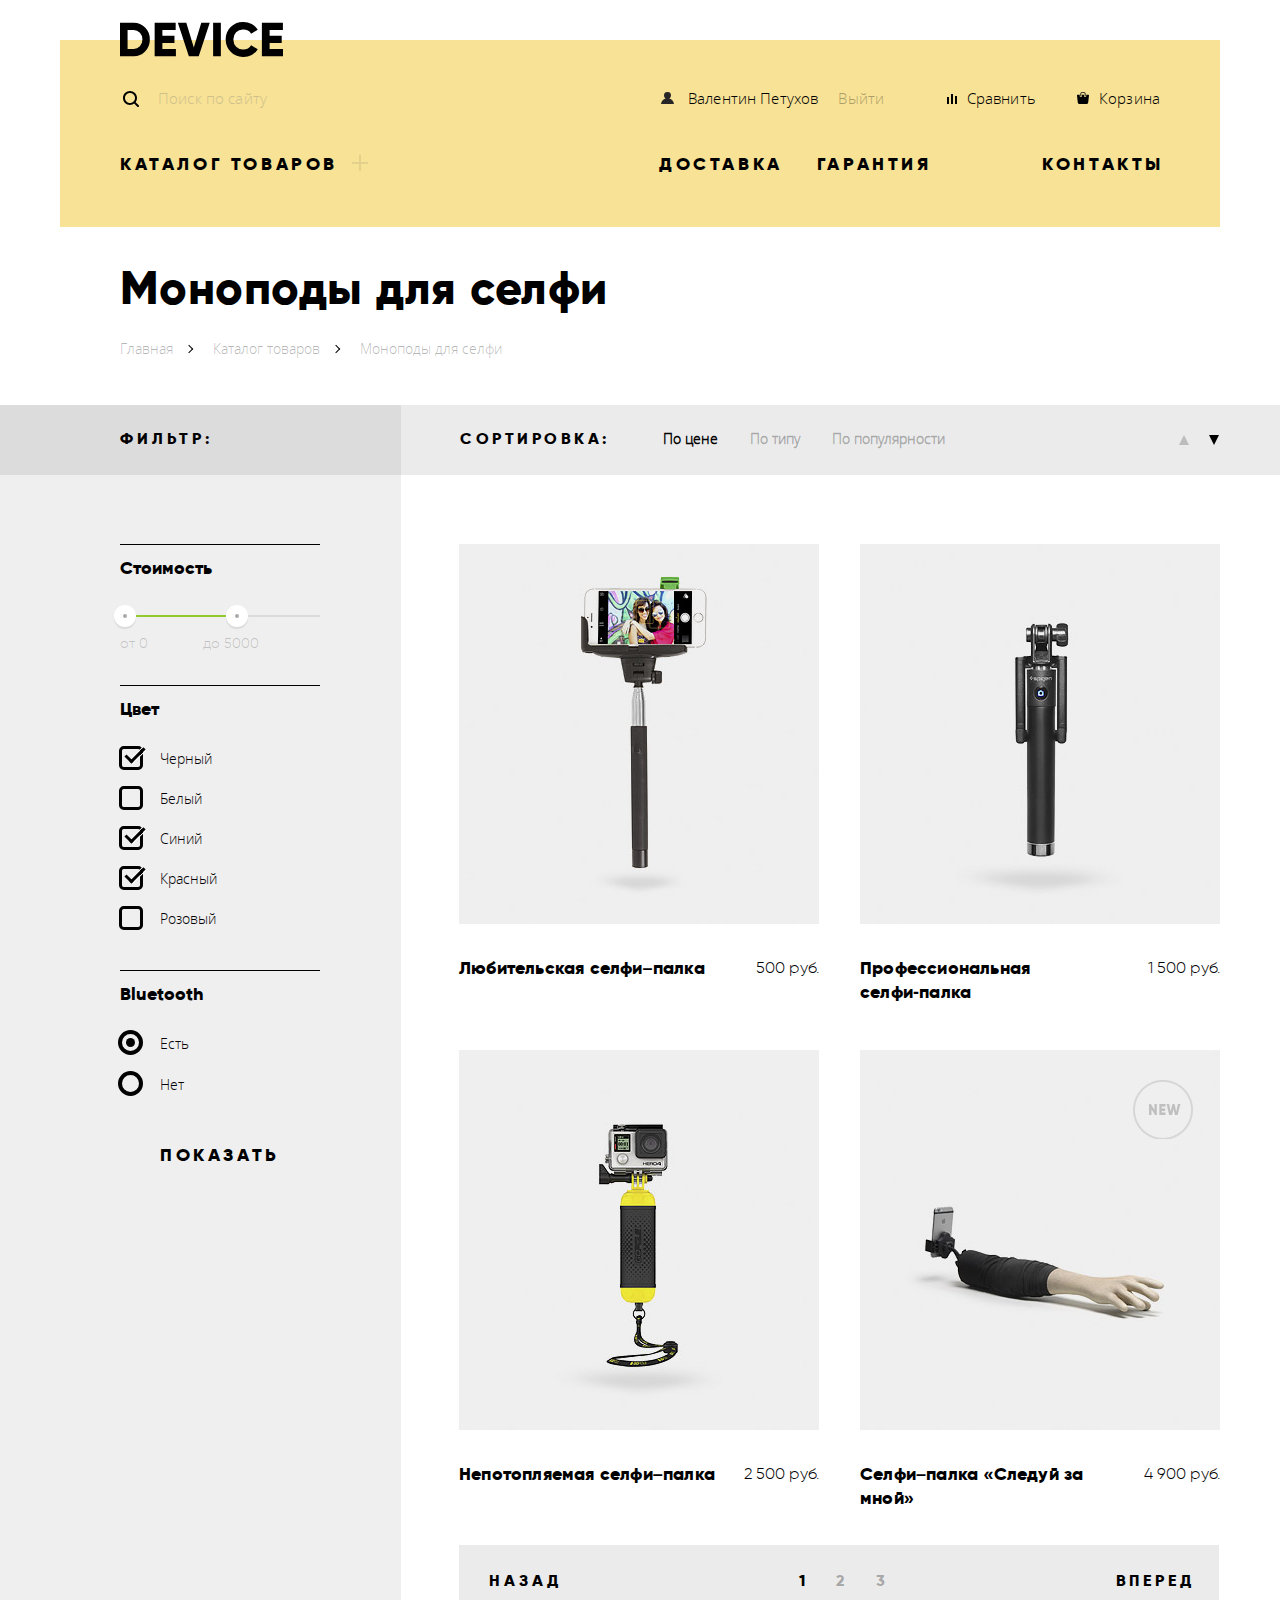
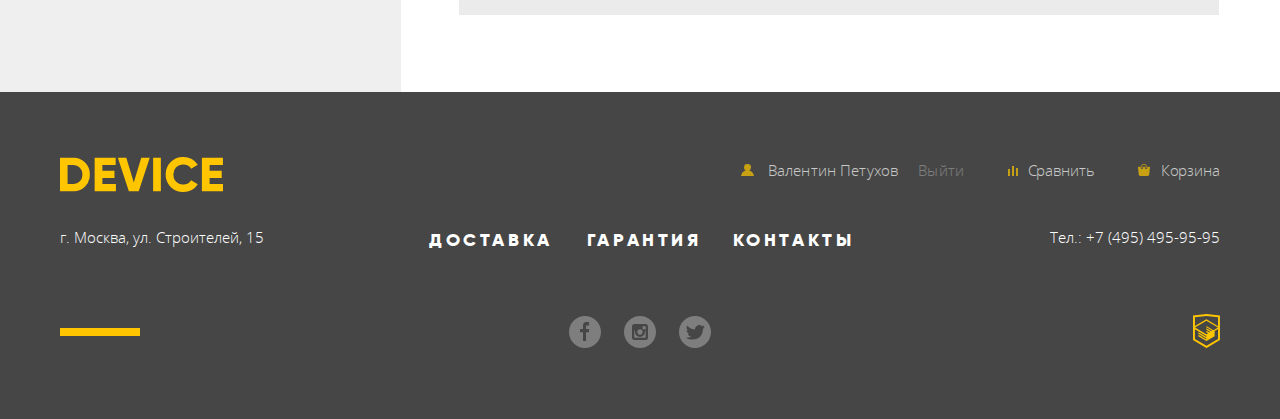
==== commit 2571dc17: "Внутренняя - обл. фильтра, сортировки, пагинации" ====
--- a/inner.html
+++ b/inner.html
@@ -49,7 +49,9 @@
         </nav>
       </header>
     </div>
-    <main class="wrapper">
+    <!-- <main class="wrapper"> -->
+      <main>
+        <div class="wrapper">
       <div class="innerpage-container">
         <h1 class="monopods-header">Моноподы для селфи</h1>
         <ul class="breadcrumbs">
@@ -57,15 +59,54 @@
           <li><a href="#"><span>Каталог товаров</span></a></li>
           <li>Моноподы для селфи</li>
         </ul>
-        <div class="main-columns-wrapper">
+      </div>
+        </div>
+        <div class="innerpage-headerfilter-background">
+          <div class="wrapper">
+            <section class="blocks-mini-header  innerpage-container">
+            <div class="filters-mini-header main-leftcolumn">
+              <p>Фильтр:</p>
+            </div>
+            <div class="sorting-mini-header main-rightcolumn">
+                <p>Сортировка:</p>
+                <ul class="sorting-types">
+                  <li class="active-sorting-type">По цене</li>
+                  <li>По типу</li>
+                  <li>По популярности</li>
+                </ul>
+                <div class="sorting-controllers">
+                  <div class="up-controller"></div>
+                  <div class="down-controller active"></div>
+                </div>
+              </div>
+            </section>
+            </div>
+        </div>
+
+      <div class="innerpage-filter-background">
+        <div class="wrapper">
+        <div class="main-columns-wrapper innerpage-container">
           <div class="main-leftcolumn">
             <form class="filter" method="POST" action="https://echo.htmlacademy.ru">
               <h2 class="visually-hidden">Фильтр товаров</h2>
-              <fieldset class="filter-block visually-hidden">
-                <!-- Здесь будет форма стоимости-->
+              <fieldset class="filter-block price-filter">
+                <p class="filter-block-name">Стоимость</lp>
+                <div class="range-filter">
+                  <div class="range-controls">
+                    <div class="scale">
+                      <div class="bar"></div>
+                    </div>
+                    <div class="toggle toggle-min"></div>
+                    <div class="toggle toggle-max"></div>
+                  </div>
+                  <div class="price-controls">
+                    <p class="min-price">от 0</p>
+                    <p class="max-price">до 5000</p>
+                  </div>
+                  </div>
               </fieldset>
               <fieldset class="filter-block filter-block-checkbox">
-                <p>Цвет</p>
+                <p class="filter-block-name">Цвет</p>
                 <p>
                   <label>
                     <input class="filter-input-checkbox visually-hidden" type="checkbox" name="color" value="black" checked>
@@ -98,7 +139,7 @@
                 </p>
               </fieldset>
               <fieldset class="filter-block filter-block-radio">
-                <p>Bluetooth</p>
+                <p class="filter-block-name">Bluetooth</p>
                 <p>
                   <label>
                     <input class="visually-hidden filter-input-radio" type="radio" value="yes" name="isbluetooth" checked>
@@ -119,12 +160,11 @@
             <section class="sorting">
               <h2 class="visually-hidden">Сортировка товаров</h2>
               <div class="sorting-options">
-                <!-- Здесь будет блок сортировки -->
               </div>
               <article class="catalog-list">
                 <section class="catalog-item">
                   <div class="item-label">
-                    <h3><a href="#">Любительская селфи&#8209;палка</a></h3>
+                    <h3><a href="#">Любительская селфи&#8211;палка</a></h3>
                     <span class="price">500 руб.</span>
                   </div>
                   <div class="catalog-item-image"><img src="img/item-1.jpg" alt="Любительская селфи-палка" width="360" height="380">
@@ -148,7 +188,7 @@
                 </section>
                 <section class="catalog-item">
                   <div class="item-label">
-                    <h3><a href="#">Непотопляемая селфи&#8209;палка</a></h3>
+                    <h3><a href="#">Непотопляемая селфи&#8211;палка</a></h3>
                     <span class="price">2 500 руб.</span>
                   </div>
                   <div class="catalog-item-image"><img src="img/item-3.jpg" alt="Непотопляемая селфи-палка" width="360" height="380">
@@ -160,7 +200,7 @@
                 </section>
                 <section class="catalog-item">
                   <div class="item-label">
-                    <h3><a href="#">Селфи&#8209;палка &laquo;Следуй за мной&raquo;</a></h3>
+                    <h3><a href="#">Селфи&#8211;палка &laquo;Следуй за мной&raquo;</a></h3>
                     <span class="price">4 900 руб.</span>
                   </div>
                   <div class="catalog-item-image">
@@ -175,11 +215,18 @@
               </article>
             </section>
             <section class="pagination">
-              <!-- Здесь будет блок пагинации-->
+              <a class="previous-page">Назад</a>
+              <ul class="pagination-list">
+                <li><a class="active-page">1</a></li>
+                <li><a href="#">2</a></li>
+                <li><a href="#">3</a></li>
+              </ul>
+              <a class="next-page" href="#">Вперед</a>
             </section>
           </div>
         </div>
       </div>
+    </div>
     </main>
     <footer class="main-footer">
       <div class="wrapper">
@@ -190,18 +237,18 @@
           <div class="user-footer">
             <a class="username-footer" href="#">
               <svg xmlns="http://www.w3.org/2000/svg" width="13" height="12"><path fill="#ffc600" d="M.032 12h12.937c-.163-2.643-2.074-4.837-4.671-5.543a3.47 3.47 0 0 0 1.687-2.972 3.485 3.485 0 0 0-6.97 0c0 1.264.68 2.361 1.688 2.972C2.106 7.163.194 9.357.032 12z"/></svg>
-              <span>Валентин Петухов</span>
+              Валентин Петухов
             </a>
             <a class="logout" href="#">Выйти</a>
           </div>
           <div class="footer-user-navigation">
             <a class="compare-footer" href="#">
               <svg xmlns="http://www.w3.org/2000/svg" width="10" height="10"><path d="M8 2h1.984v8H8zM0 3h1.984v7H0zM4 0h2v10H4z"/></svg>
-              <span>Сравнить</span>
+              Сравнить
             </a>
             <a class="cart-footer" href="#">
               <svg xmlns="http://www.w3.org/2000/svg" width="12" height="12"><path d="M11.864 3.017a.429.429 0 0 0-.327-.154H9.225V4.09c0 .563-.484 1.022-1.08 1.022-.594 0-1.078-.458-1.078-1.022V2.863H4.909V4.09c0 .563-.485 1.022-1.08 1.022-.595 0-1.078-.458-1.078-1.022V2.863H.438a.43.43 0 0 0-.327.154.472.472 0 0 0-.108.358l.776 7.134c.015.806.642 1.455 1.411 1.455h7.595c.77 0 1.396-.649 1.411-1.455l.776-7.134a.476.476 0 0 0-.108-.358z"/><path d="M3.829 4.499c.239 0 .433-.184.433-.409V1.84c0-.632.672-1.022 1.295-1.022h1.079c.655 0 1.078.401 1.078 1.022v2.25c0 .225.194.409.431.409.239 0 .433-.184.433-.409V1.84C8.577.773 7.761 0 6.636 0H5.557c-1.19 0-2.159.826-2.159 1.84v2.25c0 .225.194.409.431.409z"/></svg>
-              <span>Корзина</span>
+              Корзина
             </a>
           </div>
         </div>
--- a/css/style.css
+++ b/css/style.css
@@ -71,6 +71,45 @@
 .button:active,
 .button:focus {
   outline: 0;
+}
+
+.cross-line {
+  position: relative;
+  padding-top: 12px;
+  padding-bottom: 12px;
+
+  font-family: Gilroy, Arial, sans-serif;
+  font-size: 18px;
+  font-weight: 800;
+  letter-spacing: 3.6px;
+  text-transform: uppercase;
+}
+
+.cross-line:active {
+  opacity: 0.3;
+}
+
+.cross-line::before{
+  content: "";
+  position: absolute;
+  z-index: -1;
+  top: 20px;
+  left: 0;
+
+  width: 100%;
+  height: 8px;
+
+  background: #ffc600;
+  transition: 0.3s ease;
+}
+
+.cross-line.button::before {
+  top: 18px;
+}
+
+.cross-line:hover::before {
+  top: 0;
+  height: 100%;
 }
 
 .wrapper {
@@ -82,28 +121,28 @@
 }
 
 .page-header {
-  padding: 23px 60px 0px;
+  padding: 22px 60px 0px;
   margin-bottom: 37px;
 
   font-weight: 800;
   color: #000000;
 
   background-color: #f7e296;
-  box-shadow: inset 0 41px 0 0 #ffffff;
+  box-shadow: inset 0 40px 0 0 #ffffff;
 }
 
 .header-firstline-wrapper {
   display: flex;
   align-items: baseline;
-  padding-top: 7px;
-  padding-bottom: 35px;
-}
-
-.logo-header:hover {
+  padding-top: 10px;
+  padding-bottom: 29px;
+}
+
+.logo-header:hover:not(.main-page-header) {
   opacity: 0.6;
 }
 
-.logo-header:active {
+.logo-header:active:not(.main-page-header) {
   opacity: 0.3;
 }
 
@@ -114,7 +153,7 @@
 .search::before {
   content: "";
   position: absolute;
-  top: 21px;
+  top: 18px;
   left: 3px;
 
   width: 16px;
@@ -128,7 +167,8 @@
 .search-field {
   width: 200px;
   min-height: 46px;
-  padding: 12px 0 2px 38px;
+  padding: 0px 0 4px 38px;
+  margin-right: 157px;
 
   font-family: OpenSans, Arial, sans-serif;
   font-size: 15px;
@@ -141,17 +181,17 @@
   border: 0;
 }
 
-.search-field:hover
-{
+.search-field:hover {
   opacity: 0.6;
 }
 
 .search-btn {
+  position: relative;
+
   display: inline-block;
-  width: 86px;
-  margin-right: 254px;
-  margin-left: -4px;
-  padding: 2px 21px;
+  width: 85px;
+  margin-right: 94px;
+  padding: 8px 21px;
 
   font-family: OpenSans, Arial, sans-serif;
   font-size: 15px;
@@ -160,17 +200,39 @@
   line-height: 30px;
 
   border: 2px solid #000000;
-  visibility: hidden;
+  opacity: 0;
+}
+
+.search-field:focus {
+  outline: 0;
+}
+
+.search-btn:hover {
+  opacity: 1;
+  color: rgba(255, 255, 255, 1);
+  background-color: #000000;
+}
+
+.search-btn:active {
+  opacity: 1;
+  color: rgba(255, 255, 255, 0.3);
+  background-color: #000000;
 }
 
 .search-field:focus ~ .search-btn {
-  visibility: visible;
-}
-
-.search-field:focus,
-.search-field:active {
-  outline: 0;
-  border-bottom: 2px solid #000000;
+  opacity: 1;
+}
+
+.search-field:focus ~ .search-btn::before {
+  content: "";
+  position: absolute;
+  bottom: -2px;
+  right: 83px;
+
+  width: 360px;
+  height: 2px;
+
+  background-color: #000000;
 }
 
 .search-btn:hover {
@@ -359,6 +421,7 @@
 .submenu {
   position: absolute;
   left: -60px;
+  z-index: 100;
 
   display: none;
   margin: 0;
@@ -397,6 +460,10 @@
   margin-right: 60px;
 }
 
+.submenu-section:nth-last-child(2) {
+  margin-right: 74px;
+}
+
 .xlink {
   position: absolute;
   top: 3px;
@@ -425,9 +492,484 @@
   padding-left: 60px;
 }
 
+.topslider-space {
+  position: relative;
+
+  margin-bottom: 94px;
+  margin-top: -37px;
+
+  background-color: #ffffff;
+  box-shadow: inset 0 112px 0 0 #f7e296;
+}
+
+.topslides {
+  display: flex;
+  float: left;
+  width: 1160px;
+}
+
+.topslider-product-description {
+  position: relative;
+
+  width: 505px;
+  padding-left: 45px;
+  padding-right: 60px;
+}
+
+.topslider-product-description a {
+  display: block;
+  width: 220px;
+  text-align: center;
+  z-index:1;
+  padding-left: 1px;
+  margin-bottom: 46px;
+}
+
+.topslider-product-description::before {
+  content: "";
+  position: absolute;
+  top: 38px;
+  left: 45px;
+
+  height: 7px;
+  width: 100px;
+
+  background: #ffffff;
+}
+
+.topslider-product-image {
+  padding-left: 30px;
+}
+
+.topslider-number {
+  position: absolute;
+  top: -193px;
+  right: 48px;
+  z-index: -1;
+
+  color: #ffffff;
+  font-size: 180px;
+  line-height: 179.2px;
+  letter-spacing: 4px;
+}
+
+.topslider-header {
+  width: 503px;
+  padding-top: 33px;
+  margin-bottom: 19px;
+
+  font-size: 47px;
+  line-height: 56px;
+  letter-spacing: 0.59px;
+}
+
+.topslider-text {
+  width: 478px;
+  margin-bottom: 38px;
+  padding-bottom: 1px;
+
+  font-family: OpenSans, Arial, sans-serif;
+  font-size: 15px;
+  font-weight: 300;
+  line-height: 30px;
+  letter-spacing: 0.11px;
+}
+
+.slider-wristband .topslider-text {
+  width: 459px;
+}
+
+.topslider-innerwrap {
+  overflow: hidden;
+}
+
+.topslider-slides {
+  width: 3480px;
+}
+
+.topslider-controls {
+  position: absolute;
+  top: 322px;
+  right: 75px;
+  z-index: 100;
+}
+
+.topslider-controls label {
+  position: relative;
+
+  display: inline-block;
+  margin: 0 9px;
+  width: 0px;
+  height: 0px;
+
+  border: 5px solid #ffffff;
+  border-radius: 50%;
+  box-shadow: 0 0 0 1px #050505;
+
+  cursor: pointer;
+}
+
+.topslider-btn-1:checked ~ .topslider-controls label[for="topslider-btn-1"]::after,
+.topslider-btn-2:checked ~ .topslider-controls label[for="topslider-btn-2"]::after,
+.topslider-btn-3:checked ~ .topslider-controls label[for="topslider-btn-3"]::after {
+  position: absolute;
+  content: "";
+  top: -1px;
+  left: -1px;
+
+  width: 0;
+  height: 0;
+
+  border: 1px solid #ffffff;
+  border-radius: 50%;
+  box-shadow: 0 0 0 1px #050505;
+}
+
+.topslider-btn-1:checked ~ .topslider-innerwrap .topslider-slides {
+  transform: translate(0);
+}
+
+.topslider-btn-2:checked ~ .topslider-innerwrap .topslider-slides {
+  transform: translate(-1160px);
+}
+
+.topslider-btn-3:checked ~ .topslider-innerwrap .topslider-slides {
+  transform: translate(-2320px);
+}
+
+.topslider-product-characteristics {
+  display: flex;
+ }
+
+ .topslider-product-characteristics p {
+  margin: 0;
+  padding: 0;
+  margin-bottom: 7px;
+}
+
+.characteristic-block {
+  display: flex;
+  width: 118px;
+  flex-direction: column-reverse;
+  margin-right: 21px;
+}
+
+.characteristic-block:first-child {
+  margin-right: 4px;
+  width: 155px
+}
+
+.characteristic-name {
+  font-family: OpenSans, Arial, sans-serif;
+  font-weight: 300;
+  font-size: 13px;
+  line-height: 20px;
+  letter-spacing: 0.15px;
+}
+
+.characteristic-value {
+  font-family: Gilroy, Arial, sans-serif;
+  font-weight: 300;
+  font-size: 36px;
+  line-height: 48px;
+  letter-spacing: 0.15px;
+}
+
+.popular-list {
+  display: flex;
+  justify-content: space-between;
+  margin-bottom: 80px;
+}
+
+.popular-category {
+  padding: 0;
+  margin: 0;
+}
+
+.popular-img {
+  display: flex;
+  justify-content: center;
+  align-items: center;
+  width: 160px;
+  height: 160px;
+  padding: 0;
+  margin: 0;
+  margin-bottom: 33px;
+
+  background-color: #f7e296;
+}
+
+.popular-category:nth-child(2) p {
+  align-items: flex-end;
+}
+
+.popular-category figcaption {
+  width: 160px;
+  letter-spacing: 0.3px;
+}
+
+.popular-category:hover .popular-img {
+  background-color: #f0c52e;
+}
+
+.popular-category:active figcaption,
+.popular-category:active img  {
+  opacity: 0.3;
+}
+
+.services-slider-background {
+  padding: 0;
+  margin: 0;
+  background-color: #e5e5e5;
+  box-shadow: inset 0 101px 0 0 #ffffff;
+}
+
+.innerpage-filter-background {
+  /* background-color: #e5e5e5; */
+  background-image: linear-gradient(to right, #efefef 31.35%, #ffffff 31.35%);
+  box-shadow: inset 20px 0 0 0 linear
+}
+
+.innerpage-headerfilter-background {
+  background-image: linear-gradient(to right, #dcdcdc 31.35%, #ebebeb 31.35%);
+}
+
+.blocks-mini-header {
+  display: flex;
+}
+
+.blocks-mini-header p {
+  padding: 0;
+  margin: 0;
+
+  font-size: 16px;
+  text-transform: uppercase;
+  letter-spacing: 4px;
+}
+
+/* .filters-mini-header {
+  padding-right: 67px;
+} */
+
+.innerpage-headerfilter-background .wrapper {
+  padding-top: 22px;
+  padding-bottom: 24px;
+}
+
+.filters-mini-header p {
+  padding-right: 100px;
+}
+
+.sorting-mini-header p {
+  position: relative;
+
+  padding-left: 8px;
+  padding-right: 53px;
+
+  letter-spacing: 3.5px;
+}
+
+.sorting-types {
+  display: flex;
+  padding: 0;
+  margin: 0;
+  padding-top: 3px;
+  margin-right: 202px;
+
+  font-family: OpenSans, Arial, sans-serif;
+  font-weight: 700;
+  font-size: 14px;
+  line-height: 18px;
+  color: rgba(0, 0, 0, 0.3);
+
+  list-style: none;
+}
+
+.sorting-types li {
+  padding-right: 32px;
+  cursor: pointer;
+}
+
+.sorting-types li:hover {
+  color: rgba(0, 0, 0, 0.6);
+}
+
+.sorting-types li:active, .active-sorting-type {
+  color: #000000;
+}
+
+.sorting-controllers {
+  display: flex;
+  padding: 0;
+  margin: 0;
+  padding-top: 8px;
+}
+
+.up-controller {
+  width: 0;
+  height: 0;
+  margin-right: 20px;
+
+  border-left: 5px solid transparent;
+  border-right: 5px solid transparent;
+  border-bottom: 10px solid rgba(0, 0, 0, 0.2);
+
+  cursor: pointer;
+}
+
+.up-controller:hover {
+  border-bottom-color: rgba(0, 0, 0, 0.4);
+}
+
+.up-controller:active,
+.up-controller.active {
+  border-bottom-color: #000000;
+}
+
+.down-controller {
+  width: 0;
+  height: 0;
+
+  border-left: 5px solid transparent;
+  border-right: 5px solid transparent;
+  border-top: 10px solid rgba(0, 0, 0, 0.2);
+
+  cursor: pointer;
+}
+
+.down-controller:hover {
+  border-top-color: rgba(0, 0, 0, 0.4);
+}
+
+.down-controller:active,
+.down-controller.active {
+  border-top-color: #000000;
+}
+
+.services-slider {
+  display: flex;
+  margin-bottom: 94px;
+  padding-top: 74px;
+  padding-bottom: 118px;
+}
+
+.services-list-buttons {
+  position: relative;
+  z-index: 10;
+
+  display: flex;
+  flex-direction: column;
+  padding-right: 124px;
+  padding-top: 5px;
+}
+
+.services-list-buttons::after {
+  content: "";
+  position: absolute;
+  top: -73px;
+  right: 0;
+
+  width: 7px;
+  height: 319px;
+  background-color: #000000;
+}
+
+.service-slider-button {
+  margin-bottom: 16px;
+  width: 160px
+}
+
+.serviceslider-controls label {
+  display: block;
+}
+
+.services-list-buttons .service-slider-button:active{
+  /* width: 278px; */
+  /* padding-right: 118px; */
+
+  color: #f7e184;
+
+  background-color: #000000;
+  background-size: 278px;
+}
+
+.services-description-block {
+  padding-left: 116px;
+}
+
+.service-block {
+  display: flex;
+}
+
+.service-name {
+  margin: 0;
+  padding-left: 1px;
+  padding-bottom: 31px;
+
+  font-size: 47px;
+  line-height: 48px;
+  letter-spacing: 1px;
+}
+
+.service-description {
+  margin: 0;
+
+  font-family: OpenSans, Arial, sans-serif;
+  font-weight: 300;
+  font-size: 15px;
+  line-height: 30px;
+  letter-spacing: 0.28px;
+}
+
+.service-description-text {
+  width: 460px;
+  padding-right: 98px;
+}
+
+.service-image {
+  padding-top: 12px;
+}
+
+.warranty, .credit {
+  display: none;
+}
+
+.brands {
+  display: flex;
+  justify-content: space-around;
+  margin-bottom: 93px;
+  margin-left: -15px;
+  margin-right: -15px;
+}
+
+.brand-logo {
+  width: 260px;
+  height: 100px;
+}
+
+.brand-logo-dji {
+  background-image: url(../img/brandlogo1.png)
+}
+
+.brand-logo-sp {
+  background-image: url(../img/brandlogo2.png)
+}
+
+.brand-logo-gopro {
+  background-image: url(../img/brandlogo3.png)
+}
+
+.brand-logo-vive {
+  background-image: url(../img/brandlogo4.png)
+}
+
+.brand-logo:hover {
+  background-position-y: 100px;
+}
+
 .info-blocks-wrapper {
   display: flex;
-  padding-bottom: 78px;
+  padding-bottom: 77px;
 }
 
 .info-block-header {
@@ -440,7 +982,7 @@
 
   font-size: 47px;
   line-height: 48px;
-  letter-spacing: 1.15px;
+  letter-spacing: 0.4px;
 }
 
 .info-block-header::before {
@@ -483,7 +1025,7 @@
 
 .delivery-partners {
   margin: 0;
-  padding: 36px 0 0 0;
+  padding: 35px 0 0 0;
   margin-bottom: 50px;
 
   line-height: 40px;
@@ -533,14 +1075,14 @@
   text-align: center;
   margin-top: auto;
   margin-bottom: 0;
-  padding-left: 6px;
+  padding-left: 4px;
 }
 
 .breadcrumbs {
   margin: 0;
   padding: 0;
   display: flex;
-  margin-bottom: 50px;
+  margin-bottom: 44px;
 }
 
 .breadcrumbs,
@@ -607,7 +1149,8 @@
 
 .main-columns-wrapper {
   display: flex;
-  margin-bottom: 80px;
+  padding-bottom: 77px;
+  padding-top: 69px;
 }
 
 .main-leftcolumn {
@@ -638,15 +1181,19 @@
   flex-direction: column;
   margin: 0;
   padding: 0;
-  margin-bottom: 45px;
+  margin-bottom: 46px;
 }
 
 .catalog-item-image {
   position: relative;
 
-  margin-bottom: 27px;
+  margin-bottom: 32px;
 
   background-color: #efefef;
+}
+
+.catalog-item-image img {
+  display: block;
 }
 
 .catalog-list .catalog-item:nth-child(2n) {
@@ -670,7 +1217,7 @@
   font-size: 18px;
   font-weight: 800;
   line-height: 24px;
-  letter-spacing: 0.3px;
+  letter-spacing: 0.2px;
 }
 
 .price {
@@ -695,7 +1242,7 @@
   border-top: 1px solid black;
 }
 
-.filter-block p:first-child{
+.filter-block-name {
   margin: 0;
   padding: 0;
   padding-bottom: 25px;
@@ -707,20 +1254,91 @@
   margin-bottom: 15px;
 }
 
+.price-filter {
+  margin-bottom: 15px;
+}
+
+.range-filter {
+  width: 200px;
+  /* margin-top: 49px; */
+}
+
+.range-controls {
+  position: relative;
+
+  padding-top: 10px;
+}
+
+.range-controls .scale {
+  height: 2px;
+
+  background: #dbdbdb;
+}
+
+.range-controls .bar {
+  width: 114px;
+  height: 2px;
+
+  background: #91c92f;
+}
+
+.range-controls .toggle {
+  position: absolute;
+  top: 0;
+  left: 0;
+
+  width: 4px;
+  height: 4px;
+  padding: 0;
+
+  border: 9px solid #ffffff;
+  background-color: #ababab;
+  border-radius: 50%;
+  box-shadow: 0 2px 1px 0 #dadada;
+  cursor: pointer;
+}
+
+.range-controls .toggle-min {
+  left: -6px;
+}
+
+.range-controls .toggle-max {
+  left: 106px;
+}
+
+.range-controls .toggle:active {
+  border: 10px solid #ffffff;
+}
+
+.price-controls p {
+  display: inline-block;
+  margin-right: 50px;
+
+  font-family: Gilroy, Arial, sans-serif;
+  font-weight: 300;
+  font-size: 14px;
+  line-height: 24px;
+  color: rgba(0, 0, 0, 0.2);
+}
+
 .filter-block span {
   font-family: OpenSans, Arial, sans-serif;
   font-size: 14px;
   font-weight: 300;
 }
 
-.filter-block-radio label::before {
+.filter-block-radio {
+  margin-bottom: 21px;
+}
+
+.filter-input-radio ~span::before {
   content: "";
   position: absolute;
-  left: -1px;
-  top: 0px;
-
-  width: 16px;
-  height: 16px;
+  left: -2px;
+  top: -1px;
+
+  width: 17px;
+  height: 17px;
 
   border: 4px solid #000000;
   border-radius: 50%;
@@ -729,8 +1347,8 @@
 .filter-input-radio:checked ~ span::after {
   content: "";
   position: absolute;
-  top: 8px;
-  left: 7px;
+  top: 7px;
+  left: 6px;
 
   display: block;
   width: 9px;
@@ -740,7 +1358,33 @@
   border-radius: 50%;
 }
 
-.filter-block-checkbox label::before {
+.filter-input-radio:hover ~ span::after {
+  background-color: #5f5f5f;
+}
+
+.filter-input-radio:hover ~ span::before {
+  border-color: #5f5f5f;
+}
+
+.filter-input-radio:active ~ span::after {
+  background-color: #000000;
+}
+
+.filter-input-radio:active ~ span::before {
+  border-color: #000000;
+}
+
+.filter-input-radio:disabled ~ span,
+.filter-input-radio:disabled ~ span::before {
+  color: #b2b2b2;
+  border-color: #b2b2b2;
+}
+
+.filter-input-radio:disabled ~ span::after {
+  background-color: #b2b2b2;
+}
+
+.filter-input-checkbox ~ span::before {
   content: "";
   position: absolute;
   left: -1px;
@@ -767,7 +1411,7 @@
   border-left: 3px solid #000000;
   border-bottom: 3px solid #000000;
   transform: rotate(-45deg);
-  box-shadow: 8px 1px 0px 0.1px #ffffff, inset 0px -1px 0px 0.1px #ffffff;
+  box-shadow: 0px 1px 0px 0.1px #ffffff, inset 0px -1px 0px 0.1px #ffffff;
 }
 
 .filter-block-radio label,
@@ -778,42 +1422,92 @@
   padding-left: 40px;
 }
 
-.cross-line {
-  position: relative;
-  padding-top: 12px;
-  padding-bottom: 12px;
-
-  font-family: Gilroy, Arial, sans-serif;
-  font-size: 18px;
-  font-weight: 800;
-  letter-spacing: 3.6px;
+.filter-block-radio p:nth-child(2) {
+  padding-bottom: 1px;
+}
+
+.filter-input-checkbox:hover ~ span::after {
+  border-color: #5f5f5f;
+}
+
+.filter-input-checkbox:hover ~ span::before {
+  border-color: #5f5f5f;
+}
+
+.filter-input-checkbox:active ~ span::after {
+  border-color: #000000;
+}
+
+.filter-input-checkbox:active ~ span::before {
+  border-color: #000000;
+}
+
+.filter-input-checkbox:disabled ~ span,
+.filter-input-checkbox:disabled ~ span::before,
+.filter-input-checkbox:disabled ~ span::after {
+  color: #b2b2b2;
+  border-color: #b2b2b2;
+}
+
+.pagination {
+  display: flex;
+  width: 760px;
+  box-sizing: border-box;
+  margin-top: -11px;
+  justify-content: space-between;
+
+  background-color: #ebebeb;
+}
+
+.pagination a, .pagination {
+  font-size: 16px;
   text-transform: uppercase;
-}
-
-.cross-line:active {
-  opacity: 0.3;
-}
-
-.cross-line::before{
-  content: "";
-  position: absolute;
-  z-index: -1;
-  top: 20px;
-  left: 0;
-
-  width: 100%;
-  height: 8px;
-
-  background: #ffc600;
-}
-
-.cross-line.button::before {
-  top: 18px;
-}
-
-.cross-line:hover::before {
-  top: 0;
-  height: 100%;
+  letter-spacing: 3.9px;
+}
+
+.pagination ul {
+  display: flex;
+  padding: 24px 0 22px 16px;
+  margin: 0;
+
+  list-style: none;
+}
+
+.pagination-list li {
+  padding-right: 27px;
+}
+
+.pagination-list a {
+  color: rgba(0, 0, 0, 0.3);
+}
+
+.pagination-list li:last-child {
+  padding-right: 0;
+}
+
+.pagination-list a:hover {
+  color: rgba(0, 0, 0, 0.6);
+}
+
+.pagination-list a:active,
+.pagination-list .active-page {
+  color: #000000;
+}
+
+.previous-page,
+.next-page {
+  padding: 24px 24px 22px 30px;
+}
+
+.previous-page:hover,
+.next-page:hover {
+  background: #d9d9d9;
+}
+
+.previous-page:active,
+.next-page:active {
+  color: rgba(0, 0, 0, 0.3);
+  background: #d9d9d9;
 }
 
 .sorting {
@@ -884,7 +1578,7 @@
 }
 
 .footer-menu-wrapper {
-  width: 323px;
+  width: 325px;
   display: flex;
 }
 
@@ -912,11 +1606,11 @@
   margin-right: 474px;
 }
 
-.logo-footer:hover {
+.logo-footer:hover:not(.main-page-footer) {
   opacity: 0.6;
 }
 
-.logo-footer:active {
+.logo-footer:not(.main-page-footer) svg:active {
   opacity: 0.3;
 }
 
@@ -957,10 +1651,6 @@
   opacity: 1;
 }
 
-.user-footer a:active {
-  opacity: 0.3;
-}
-
 .logout {
   letter-spacing: 0.15px;
   opacity: 0.3;
@@ -974,6 +1664,10 @@
   opacity: 0.7;
 }
 
+.user-footer a:active {
+  opacity: 0.3;
+}
+
 .footer-user-navigation {
   display: flex;
   margin: 0;
@@ -981,22 +1675,22 @@
 }
 
 .compare-footer {
-  margin-right: 41px;
+  margin-right: 43px;
 }
 
 .compare-footer svg{
-  margin-right: 5px;
+  margin-right: 6px;
 }
 
 .cart-footer svg {
-  margin-right: 3px;
+  margin-right: 7px;
 }
 
 .footer-user-navigation a {
   font-family: OpenSans, Arial, sans-serif;
   font-size: 15px;
   font-weight: 300;
-  letter-spacing: 0.15px;
+  letter-spacing: -0.1px;
   line-height: 36px;
 
   opacity: 0.7;
@@ -1007,14 +1701,16 @@
   opacity: 1;
 }
 
-.footer-user-navigation a:active {
+.footer-user-navigation a:active,
+.compare-footer:active,
+.cart-footer:active {    /*.compare и .cart для IE*/
   opacity: 0.3;
 }
 
 .footer-site-navigation {
   display: flex;
   margin: 0;
-  padding: 5px 0 0;
+  padding: 6px 0 0;
 
   text-transform: uppercase;
   letter-spacing: 3.6px;
@@ -1046,7 +1742,6 @@
 
 .tel {
   margin-left: auto;
-  margin-right: -2px;
 
   font-family: OpenSans, Arial, sans-serif;
   font-size: 15px;
@@ -1076,7 +1771,7 @@
 }
 
 .social a {
-  margin-right: 20px;
+  margin-right: 23px;
   opacity: 0.3;
 }
 
@@ -1088,15 +1783,19 @@
   opacity: 0.6;
 }
 
-.social a:active {
+.social img:active {
   opacity: 0.1;
+}
+
+.htmlacademy-logo {
+  margin-top: -2px;
 }
 
 .htmlacademy-logo:hover {
   opacity: 0.6;
 }
 
-.htmlacademy-logo:active {
+.htmlacademy-logo svg:active {
   opacity: 0.3;
 }
 
@@ -1123,7 +1822,7 @@
   position: relative;
   z-index: 2;
 
-  /* display: none; */
+  display: none;
   box-sizing: border-box;
   width: 960px;
 
@@ -1183,6 +1882,23 @@
   color: rgba(0, 0, 0, 0.4);
  }
 
+.modal-write-us input:hover,
+.modal-write-us textarea:hover {
+  background-color: #eaeaea;
+}
+
+.modal-write-us input:focus,
+.modal-write-us textarea:focus {
+  background-color: #ffffff;
+  outline: 3px solid #f7e296;
+}
+
+.modal-write-us input:invalid,
+.modal-write-us textarea:invalid {
+  background-color: #f6dada;
+  outline: none;
+}
+
 .modal-close {
   position: absolute;
   top: 23px;
@@ -1221,3 +1937,11 @@
   background-color: rgba(255, 255, 255, 0.5);
   transform: rotate(-45deg);
 }
+
+.modal-close:hover {
+  background-color: rgba(240, 197, 46, 1);
+}
+
+.modal-close:active {
+  background-color: rgba(240, 197, 46, 0.3);
+}
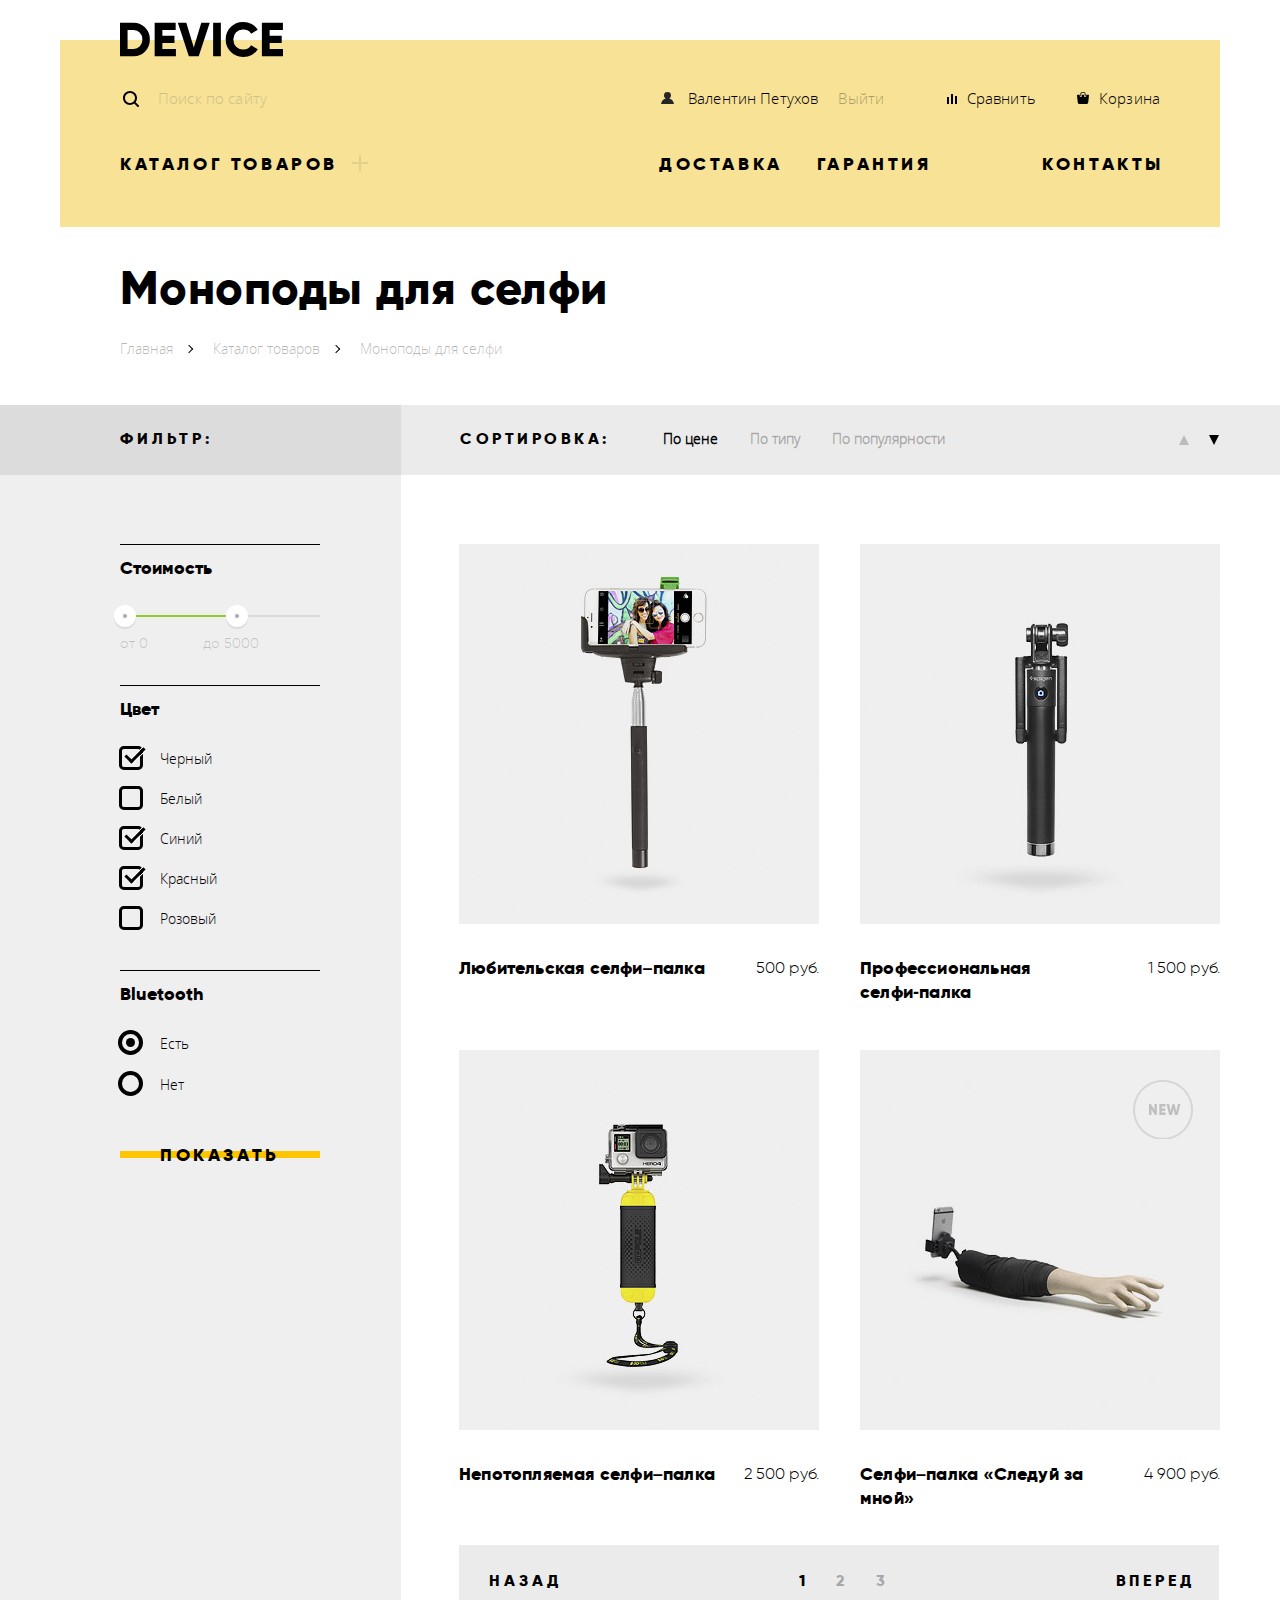
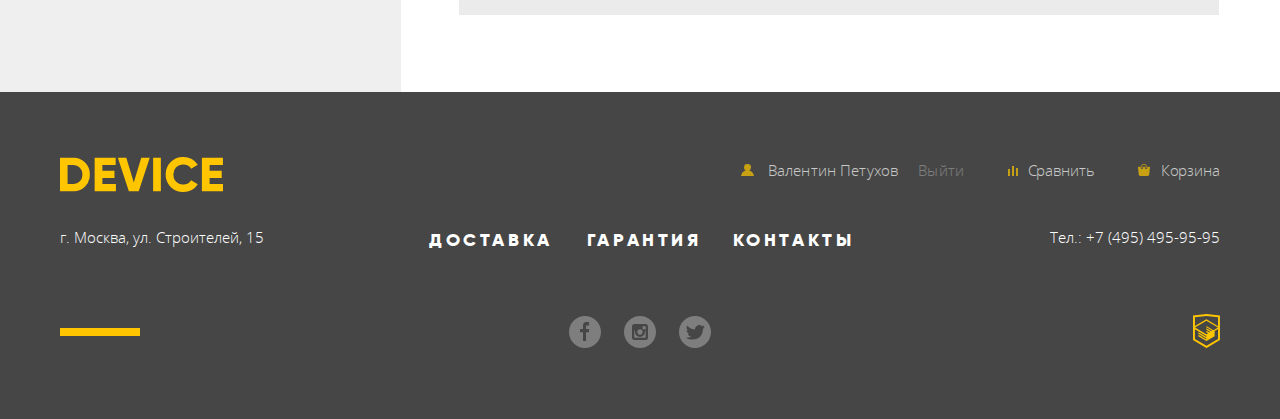
==== commit 1ba02d14: "Правки верстки" ====
--- a/inner.html
+++ b/inner.html
@@ -49,184 +49,180 @@
         </nav>
       </header>
     </div>
-    <!-- <main class="wrapper"> -->
-      <main>
+    <main>
+      <div class="wrapper">
+        <div class="innerpage-container">
+          <h1 class="monopods-header">Моноподы для селфи</h1>
+          <ul class="breadcrumbs">
+            <li><a href="index.html"><span>Главная</span></a></li>
+            <li><a href="#"><span>Каталог товаров</span></a></li>
+            <li>Моноподы для селфи</li>
+          </ul>
+        </div>
+      </div>
+      <div class="innerpage-headerfilter-background">
         <div class="wrapper">
-      <div class="innerpage-container">
-        <h1 class="monopods-header">Моноподы для селфи</h1>
-        <ul class="breadcrumbs">
-          <li><a href="index.html"><span>Главная</span></a></li>
-          <li><a href="#"><span>Каталог товаров</span></a></li>
-          <li>Моноподы для селфи</li>
-        </ul>
-      </div>
-        </div>
-        <div class="innerpage-headerfilter-background">
-          <div class="wrapper">
-            <section class="blocks-mini-header  innerpage-container">
+          <section class="blocks-mini-header  innerpage-container">
             <div class="filters-mini-header main-leftcolumn">
               <p>Фильтр:</p>
             </div>
             <div class="sorting-mini-header main-rightcolumn">
-                <p>Сортировка:</p>
-                <ul class="sorting-types">
-                  <li class="active-sorting-type">По цене</li>
-                  <li>По типу</li>
-                  <li>По популярности</li>
-                </ul>
-                <div class="sorting-controllers">
-                  <div class="up-controller"></div>
-                  <div class="down-controller active"></div>
-                </div>
+              <p>Сортировка:</p>
+              <ul class="sorting-types">
+                <li class="active-sorting-type">По цене</li>
+                <li>По типу</li>
+                <li>По популярности</li>
+              </ul>
+              <div class="sorting-controllers">
+                <div class="up-controller"></div>
+                <div class="down-controller active"></div>
               </div>
-            </section>
-            </div>
-        </div>
-
+            </div>
+          </section>
+        </div>
+      </div>
       <div class="innerpage-filter-background">
         <div class="wrapper">
-        <div class="main-columns-wrapper innerpage-container">
-          <div class="main-leftcolumn">
-            <form class="filter" method="POST" action="https://echo.htmlacademy.ru">
-              <h2 class="visually-hidden">Фильтр товаров</h2>
-              <fieldset class="filter-block price-filter">
-                <p class="filter-block-name">Стоимость</lp>
-                <div class="range-filter">
-                  <div class="range-controls">
-                    <div class="scale">
-                      <div class="bar"></div>
-                    </div>
-                    <div class="toggle toggle-min"></div>
-                    <div class="toggle toggle-max"></div>
+          <div class="main-columns-wrapper innerpage-container">
+            <div class="main-leftcolumn">
+              <form class="filter" method="POST" action="https://echo.htmlacademy.ru">
+                <h2 class="visually-hidden">Фильтр товаров</h2>
+                <fieldset class="filter-block price-filter">
+                  <p class="filter-block-name">Стоимость</p>
+                  <div class="range-filter">
+                    <div class="range-controls">
+                      <div class="scale">
+                        <div class="bar"></div>
+                      </div>
+                      <div class="toggle toggle-min"></div>
+                      <div class="toggle toggle-max"></div>
+                    </div>
+                    <div class="price-controls">
+                      <p class="min-price">от 0</p>
+                      <p class="max-price">до 5000</p>
+                    </div>
                   </div>
-                  <div class="price-controls">
-                    <p class="min-price">от 0</p>
-                    <p class="max-price">до 5000</p>
-                  </div>
-                  </div>
-              </fieldset>
-              <fieldset class="filter-block filter-block-checkbox">
-                <p class="filter-block-name">Цвет</p>
-                <p>
-                  <label>
-                    <input class="filter-input-checkbox visually-hidden" type="checkbox" name="color" value="black" checked>
-                    <span>Черный</span>
-                  </label>
-                </p>
-                <p>
-                  <label>
-                    <input class="filter-input-checkbox visually-hidden" type="checkbox" name="color" value="white">
-                    <span>Белый</span>
-                  </label>
-                </p>
-                <p>
-                  <label>
-                    <input class="filter-input-checkbox visually-hidden" type="checkbox" name="color" value="blue" checked>
-                    <span>Синий</span>
-                  </label>
-                </p>
-                <p>
-                  <label>
-                    <input class="filter-input-checkbox visually-hidden" type="checkbox" name="color" value="red" checked>
-                    <span>Красный</span>
-                  </label>
-                </p>
-                <p>
-                  <label>
-                    <input class="filter-input-checkbox visually-hidden" type="checkbox" name="color" value="rose">
-                    <span>Розовый</span>
-                  </label>
-                </p>
-              </fieldset>
-              <fieldset class="filter-block filter-block-radio">
-                <p class="filter-block-name">Bluetooth</p>
-                <p>
-                  <label>
-                    <input class="visually-hidden filter-input-radio" type="radio" value="yes" name="isbluetooth" checked>
-                    <span>Есть</span>
-                  </label>
-                </p>
-                <p>
-                  <label>
-                    <input class="visually-hidden filter-input-radio" type="radio" value="no" name="isbluetooth">
-                    <span>Нет</span>
-                  </label>
-                </p>
-              </fieldset>
-              <button class="cross-line button" type="submit">Показать</button>
-            </form>
-          </div>
-          <div class="main-rightcolumn">
-            <section class="sorting">
-              <h2 class="visually-hidden">Сортировка товаров</h2>
-              <div class="sorting-options">
-              </div>
-              <article class="catalog-list">
-                <section class="catalog-item">
-                  <div class="item-label">
-                    <h3><a href="#">Любительская селфи&#8211;палка</a></h3>
-                    <span class="price">500 руб.</span>
-                  </div>
-                  <div class="catalog-item-image"><img src="img/item-1.jpg" alt="Любительская селфи-палка" width="360" height="380">
-                    <div class="hidden">
-                      <button class="button cross-line" type="submit">В корзину</button>
-                      <a href="#">Добавить к сравнению</a>
-                    </div>
-                  </div>
-                </section>
-                <section class="catalog-item">
-                  <div class="item-label">
-                    <h3><a href="#">Профессиональная селфи&#8209;палка</a></h3>
-                    <span class="price">1 500 руб.</span>
-                  </div>
-                  <div class="catalog-item-image"><img src="img/item-2.jpg" alt="Профессиональная селфи-палка" width="360" height="380">
-                    <div class="hidden">
-                        <button class="button cross-line" type="submit">В корзину</button>
-                        <a href="#">Добавить к сравнению</a>
-                    </div>
-                  </div>
-                </section>
-                <section class="catalog-item">
-                  <div class="item-label">
-                    <h3><a href="#">Непотопляемая селфи&#8211;палка</a></h3>
-                    <span class="price">2 500 руб.</span>
-                  </div>
-                  <div class="catalog-item-image"><img src="img/item-3.jpg" alt="Непотопляемая селфи-палка" width="360" height="380">
-                    <div class="hidden">
-                        <button class="button cross-line" type="submit">В корзину</button>
-                        <a href="#">Добавить к сравнению</a>
-                    </div>
-                  </div>
-                </section>
-                <section class="catalog-item">
-                  <div class="item-label">
-                    <h3><a href="#">Селфи&#8211;палка &laquo;Следуй за мной&raquo;</a></h3>
-                    <span class="price">4 900 руб.</span>
-                  </div>
-                  <div class="catalog-item-image">
-                    <div class="new"></div>
-                    <img src="img/item-4.jpg" alt="Селфи-палка в виде тянущейся руки" width="360" height="380">
-                    <div class="hidden">
-                        <button class="button cross-line" type="submit">В корзину</button>
-                        <a href="#">Добавить к сравнению</a>
-                    </div>
-                  </div>
-                </section>
-              </article>
-            </section>
-            <section class="pagination">
-              <a class="previous-page">Назад</a>
-              <ul class="pagination-list">
-                <li><a class="active-page">1</a></li>
-                <li><a href="#">2</a></li>
-                <li><a href="#">3</a></li>
-              </ul>
-              <a class="next-page" href="#">Вперед</a>
-            </section>
-          </div>
-        </div>
-      </div>
-    </div>
+                </fieldset>
+                <fieldset class="filter-block filter-block-checkbox">
+                  <p class="filter-block-name">Цвет</p>
+                  <p>
+                    <label>
+                      <input class="filter-input-checkbox visually-hidden" type="checkbox" name="color" value="black" checked>
+                      <span>Черный</span>
+                    </label>
+                  </p>
+                  <p>
+                    <label>
+                      <input class="filter-input-checkbox visually-hidden" type="checkbox" name="color" value="white">
+                      <span>Белый</span>
+                    </label>
+                  </p>
+                  <p>
+                    <label>
+                      <input class="filter-input-checkbox visually-hidden" type="checkbox" name="color" value="blue" checked>
+                      <span>Синий</span>
+                    </label>
+                  </p>
+                  <p>
+                    <label>
+                      <input class="filter-input-checkbox visually-hidden" type="checkbox" name="color" value="red" checked>
+                      <span>Красный</span>
+                    </label>
+                  </p>
+                  <p>
+                    <label>
+                      <input class="filter-input-checkbox visually-hidden" type="checkbox" name="color" value="rose">
+                      <span>Розовый</span>
+                    </label>
+                  </p>
+                </fieldset>
+                <fieldset class="filter-block filter-block-radio">
+                  <p class="filter-block-name">Bluetooth</p>
+                  <p>
+                    <label>
+                      <input class="visually-hidden filter-input-radio" type="radio" value="yes" name="isbluetooth" checked>
+                      <span>Есть</span>
+                    </label>
+                  </p>
+                  <p>
+                    <label>
+                      <input class="visually-hidden filter-input-radio" type="radio" value="no" name="isbluetooth">
+                      <span>Нет</span>
+                    </label>
+                  </p>
+                </fieldset>
+                <button class="cross-line button" type="submit">Показать</button>
+              </form>
+            </div>
+            <div class="main-rightcolumn">
+              <section class="sorting">
+                <h2 class="visually-hidden">Сортировка товаров</h2>
+                <article class="catalog-list">
+                  <section class="catalog-item">
+                    <div class="item-label">
+                      <h3><a href="#">Любительская селфи&#8211;палка</a></h3>
+                      <span class="price">500 руб.</span>
+                    </div>
+                    <div class="catalog-item-image"><img src="img/item-1.jpg" alt="Любительская селфи-палка" width="360" height="380">
+                      <div class="hidden">
+                        <button class="button cross-line" type="submit">В корзину</button>
+                        <a href="#">Добавить к сравнению</a>
+                      </div>
+                    </div>
+                  </section>
+                  <section class="catalog-item">
+                    <div class="item-label">
+                      <h3><a href="#">Профессиональная селфи&#8209;палка</a></h3>
+                      <span class="price">1 500 руб.</span>
+                    </div>
+                    <div class="catalog-item-image"><img src="img/item-2.jpg" alt="Профессиональная селфи-палка" width="360" height="380">
+                      <div class="hidden">
+                        <button class="button cross-line" type="submit">В корзину</button>
+                        <a href="#">Добавить к сравнению</a>
+                      </div>
+                    </div>
+                  </section>
+                  <section class="catalog-item">
+                    <div class="item-label">
+                      <h3><a href="#">Непотопляемая селфи&#8211;палка</a></h3>
+                      <span class="price">2 500 руб.</span>
+                    </div>
+                    <div class="catalog-item-image"><img src="img/item-3.jpg" alt="Непотопляемая селфи-палка" width="360" height="380">
+                      <div class="hidden">
+                        <button class="button cross-line" type="submit">В корзину</button>
+                        <a href="#">Добавить к сравнению</a>
+                      </div>
+                    </div>
+                  </section>
+                  <section class="catalog-item">
+                    <div class="item-label">
+                      <h3><a href="#">Селфи&#8211;палка &laquo;Следуй за мной&raquo;</a></h3>
+                      <span class="price">4 900 руб.</span>
+                    </div>
+                    <div class="catalog-item-image">
+                      <div class="new"></div>
+                      <img src="img/item-4.jpg" alt="Селфи-палка в виде тянущейся руки" width="360" height="380">
+                      <div class="hidden">
+                        <button class="button cross-line" type="submit">В корзину</button>
+                        <a href="#">Добавить к сравнению</a>
+                      </div>
+                    </div>
+                  </section>
+                </article>
+              </section>
+              <section class="pagination">
+                <a class="previous-page">Назад</a>
+                <ul class="pagination-list">
+                  <li><a class="active-page">1</a></li>
+                  <li><a href="#">2</a></li>
+                  <li><a href="#">3</a></li>
+                </ul>
+                <a class="next-page" href="#">Вперед</a>
+              </section>
+            </div>
+          </div>
+        </div>
+      </div>
     </main>
     <footer class="main-footer">
       <div class="wrapper">
--- a/css/style.css
+++ b/css/style.css
@@ -75,6 +75,7 @@
 
 .cross-line {
   position: relative;
+
   padding-top: 12px;
   padding-bottom: 12px;
 
@@ -86,7 +87,7 @@
 }
 
 .cross-line:active {
-  opacity: 0.3;
+  color: rgba(0, 0, 0, 0.3);
 }
 
 .cross-line::before{
@@ -94,13 +95,17 @@
   position: absolute;
   z-index: -1;
   top: 20px;
-  left: 0;
+  left: 0px;
 
   width: 100%;
-  height: 8px;
+  height: 7px;
 
   background: #ffc600;
   transition: 0.3s ease;
+}
+
+.cross-line.button {
+  z-index: 0;
 }
 
 .cross-line.button::before {
@@ -544,13 +549,13 @@
 .topslider-number {
   position: absolute;
   top: -193px;
-  right: 48px;
+  right: 50px;
   z-index: -1;
 
   color: #ffffff;
   font-size: 180px;
   line-height: 179.2px;
-  letter-spacing: 4px;
+  letter-spacing: 1.8px;
 }
 
 .topslider-header {
@@ -717,17 +722,8 @@
   opacity: 0.3;
 }
 
-.services-slider-background {
-  padding: 0;
-  margin: 0;
-  background-color: #e5e5e5;
-  box-shadow: inset 0 101px 0 0 #ffffff;
-}
-
 .innerpage-filter-background {
-  /* background-color: #e5e5e5; */
   background-image: linear-gradient(to right, #efefef 31.35%, #ffffff 31.35%);
-  box-shadow: inset 20px 0 0 0 linear
 }
 
 .innerpage-headerfilter-background {
@@ -746,10 +742,6 @@
   text-transform: uppercase;
   letter-spacing: 4px;
 }
-
-/* .filters-mini-header {
-  padding-right: 67px;
-} */
 
 .innerpage-headerfilter-background .wrapper {
   padding-top: 22px;
@@ -846,11 +838,19 @@
   border-top-color: #000000;
 }
 
+.services-slider-background {
+  padding: 0;
+  margin: 0;
+
+  background-color: #e5e5e5;
+  box-shadow: inset 0 101px 0 0 #ffffff;
+}
+
 .services-slider {
   display: flex;
   margin-bottom: 94px;
   padding-top: 74px;
-  padding-bottom: 118px;
+  padding-bottom: 116px;
 }
 
 .services-list-buttons {
@@ -859,8 +859,7 @@
 
   display: flex;
   flex-direction: column;
-  padding-right: 124px;
-  padding-top: 5px;
+  padding-top: 7px;
 }
 
 .services-list-buttons::after {
@@ -874,23 +873,41 @@
   background-color: #000000;
 }
 
+.service-slider-button.cross-line {
+  padding-top: 8px;
+  padding-bottom: 8px;
+}
+
+.service-slider-button.cross-line::before {
+  top: 17px;
+}
+
+.service-slider-button.cross-line:hover::before {
+  top: 0;
+  height: 100%;
+}
+
 .service-slider-button {
-  margin-bottom: 16px;
-  width: 160px
+  margin-bottom: 24px;
+  margin-right: 124px;
+  width: 160px;
+
+  text-align: center;
 }
 
 .serviceslider-controls label {
   display: block;
 }
 
-.services-list-buttons .service-slider-button:active{
-  /* width: 278px; */
-  /* padding-right: 118px; */
+.service-slider-button:active,
+.delivery-slider:checked ~ .serviceslider-controls label[for="delivery-slider"],
+.warranty-slider:checked ~ .serviceslider-controls label[for="warranty-slider"],
+.credit-slider:checked ~ .serviceslider-controls label[for="credit-slider"] {
+  margin-right: 0;
+  padding-right: 124px;
 
   color: #f7e184;
-
   background-color: #000000;
-  background-size: 278px;
 }
 
 .services-description-block {
@@ -922,12 +939,13 @@
 }
 
 .service-description-text {
-  width: 460px;
-  padding-right: 98px;
+  width: 444px;
+  padding-right: 90px;
 }
 
 .service-image {
-  padding-top: 12px;
+  margin-top: -12px;
+  padding-right: 46px;
 }
 
 .warranty, .credit {
@@ -1260,7 +1278,6 @@
 
 .range-filter {
   width: 200px;
-  /* margin-top: 49px; */
 }
 
 .range-controls {
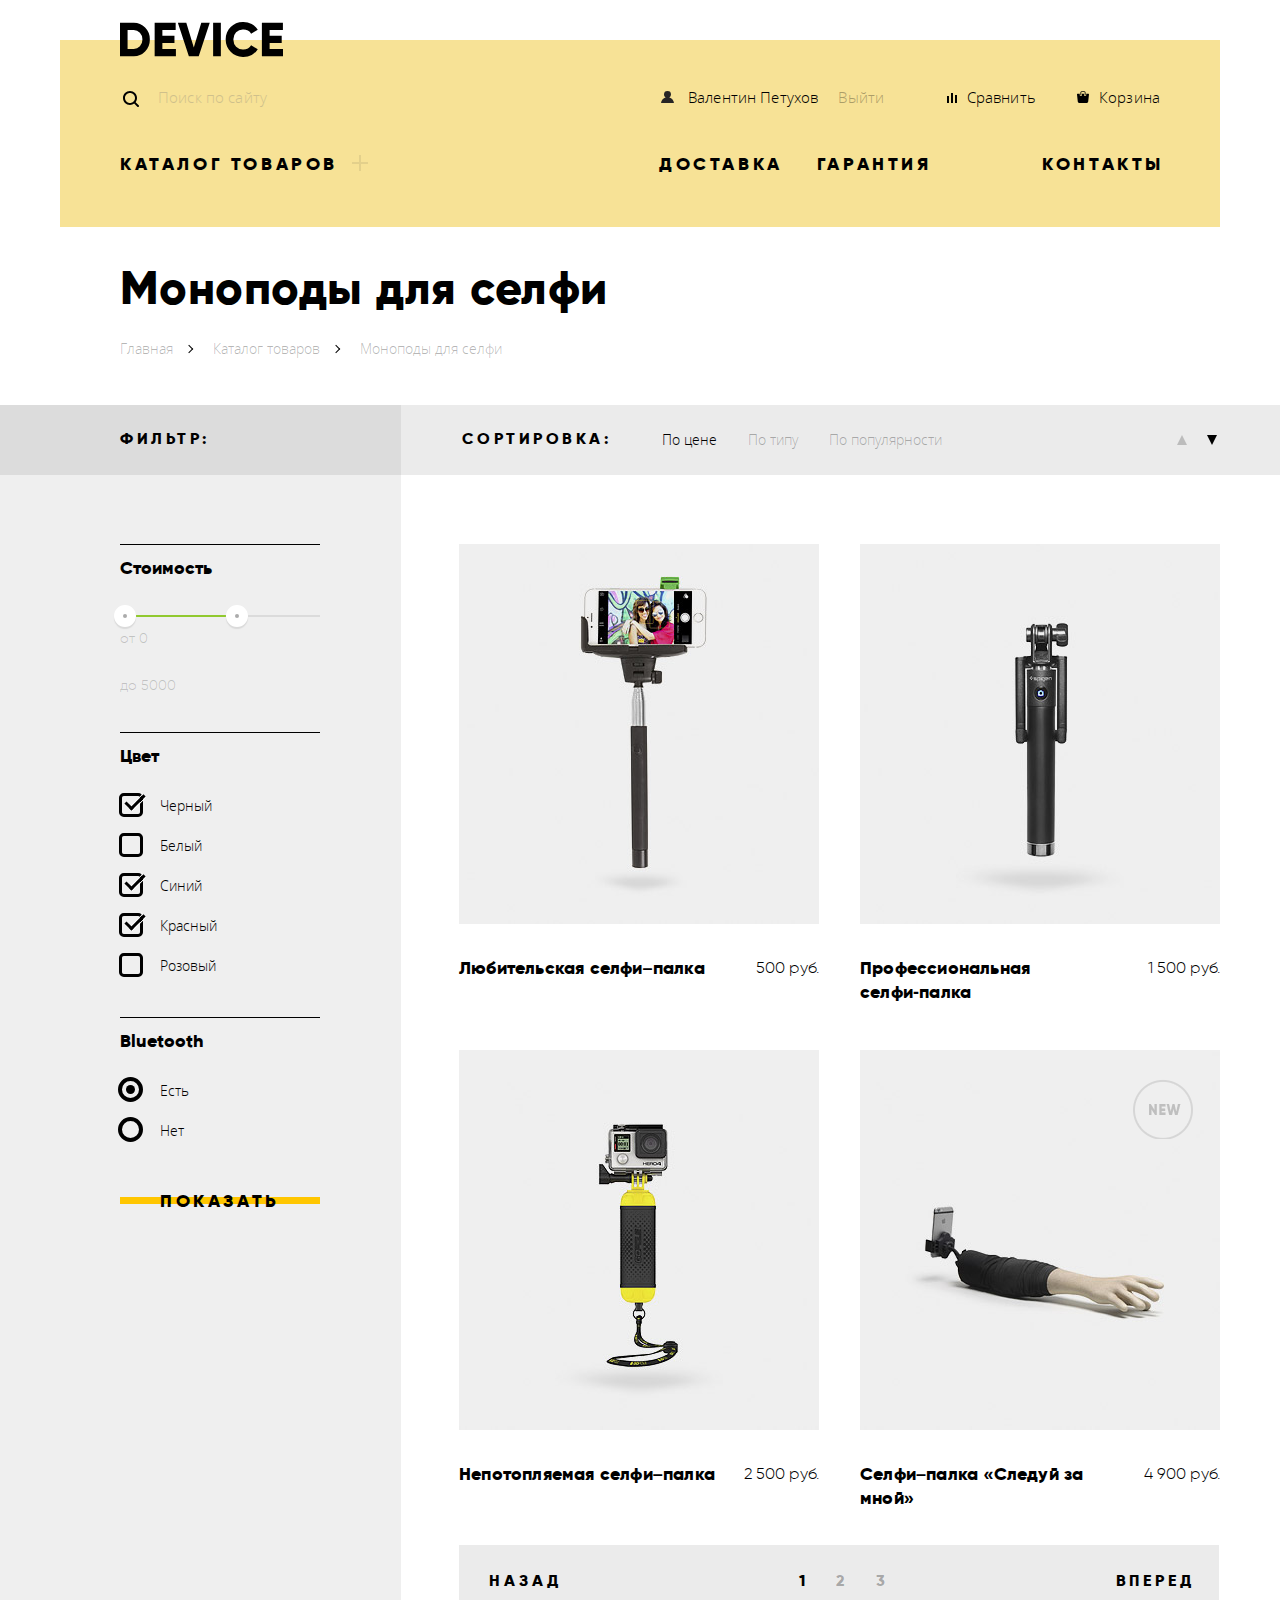
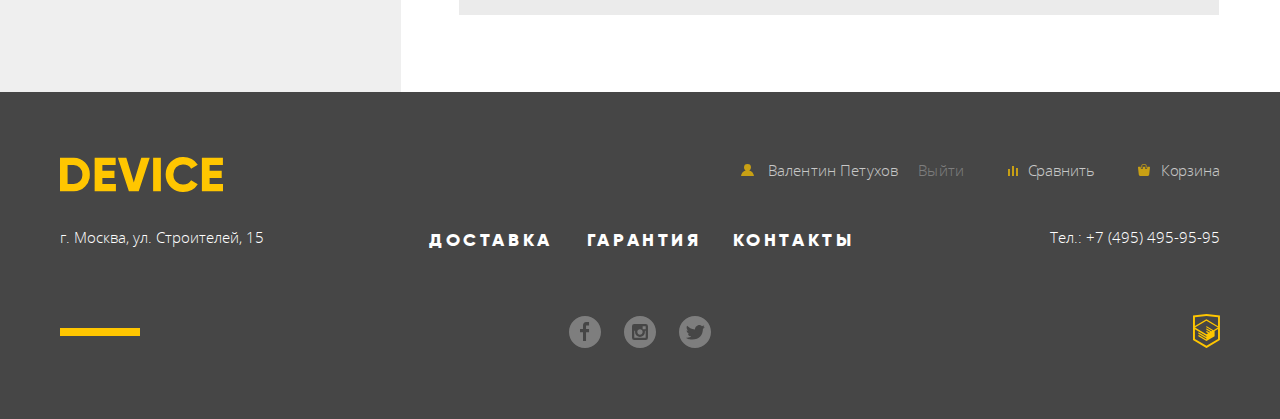
==== commit f1c27b52: "Правки верстки по замечаниям" ====
--- a/inner.html
+++ b/inner.html
@@ -54,8 +54,8 @@
         <div class="innerpage-container">
           <h1 class="monopods-header">Моноподы для селфи</h1>
           <ul class="breadcrumbs">
-            <li><a href="index.html"><span>Главная</span></a></li>
-            <li><a href="#"><span>Каталог товаров</span></a></li>
+            <li><a href="index.html">Главная</a></li>
+            <li><a href="#">Каталог товаров</a></li>
             <li>Моноподы для селфи</li>
           </ul>
         </div>
@@ -69,13 +69,13 @@
             <div class="sorting-mini-header main-rightcolumn">
               <p>Сортировка:</p>
               <ul class="sorting-types">
-                <li class="active-sorting-type">По цене</li>
-                <li>По типу</li>
-                <li>По популярности</li>
+                <li class="active-sorting-type"><a href="#">По цене</a></li>
+                <li><a href="#">По типу</a></li>
+                <li><a href="#">По популярности</a></li>
               </ul>
               <div class="sorting-controllers">
-                <div class="up-controller"></div>
-                <div class="down-controller active"></div>
+                <a class="up-controller" href="#" aria-label="Сортировать по возрастанию"></a>
+                <a class="down-controller active" href="#" aria-label="Сортировать по убыванию"></a>
               </div>
             </div>
           </section>
@@ -258,11 +258,22 @@
           <a href="tel:+74954959595" class="tel">Тел.: +7 (495) 495-95-95</a>
         </div>
         <div class="footer-bottom">
-          <section class="social">
+          <!-- <section class="social">
             <a href="#"><img class="social-icon" src="img/facebook.svg" alt="Мы в Фейсбуке" width="32" height="32"></a>
             <a href="#"><img class="social-icon" src="img/instagram.svg" alt="Мы в Инстаграме" width="32" height="32"></a>
             <a href="#"><img class="social-icon" src="img/twitter.svg" alt="Мы в Твиттере" width="32" height="32"></a>
-          </section>
+          </section> -->
+          <section class="social">
+              <a class="social-icon" href="#" aria-label="Мы в Фейсбуке">
+                <svg xmlns="http://www.w3.org/2000/svg" width="32" height="32"><path fill="#FFF" d="M16 0C7.164 0 0 7.163 0 16s7.164 16 16 16c8.837 0 16-7.164 16-16S24.837 0 16 0zm4.062 9.455h-3.021v3.444h3.021v3.445h-3.021v8.61H14.02v-8.61H11v-3.445h3.021V9.455c0-1.902 1.353-3.445 3.021-3.445h3.021v3.445z"/></svg>
+              </a>
+              <a class="social-icon" href="#" aria-label="Мы в Инстаграме">
+                <svg xmlns="http://www.w3.org/2000/svg" width="32" height="32"><g fill="#FFF"><path d="M20.916 16a4.938 4.938 0 1 1-9.877 0c0-.394.051-.773.138-1.14h-.897v6.838h11.396V14.86h-.897c.086.367.137.746.137 1.14z"/><path d="M15.978 18.659c1.466 0 2.659-1.193 2.659-2.659s-1.193-2.659-2.659-2.659c-1.466 0-2.659 1.193-2.659 2.659s1.192 2.659 2.659 2.659zM18.637 10.302h3.039v3.039h-3.039z"/><path d="M16 0C7.164 0 0 7.164 0 16c0 8.837 7.164 16 16 16 8.837 0 16-7.163 16-16 0-8.836-7.163-16-16-16zm7.955 21.698a2.285 2.285 0 0 1-2.279 2.279H10.279A2.285 2.285 0 0 1 8 21.698V10.302a2.286 2.286 0 0 1 2.279-2.279h11.396a2.286 2.286 0 0 1 2.279 2.279v11.396z"/></g></svg>
+              </a>
+              <a class="social-icon" href="#" aria-label="Мы в Твиттере">
+                <svg xmlns="http://www.w3.org/2000/svg" width="32" height="32"><path fill="#FFF" d="M16 0C7.164 0 0 7.164 0 16c0 8.837 7.164 16 16 16 8.837 0 16-7.163 16-16 0-8.836-7.163-16-16-16zm7.944 12.809c-.251 6.516-3.463 10.832-10.992 10.702h-.486c-.447 0-4.543-.443-5.344-1.823 2.479.19 4.247-.406 5.12-1.136-1.048-.289-2.923-.461-3.251-2.848.384.104.618.221 1.299.113-1.307-.824-2.758-1.519-2.679-3.643.311.317 1.164.518 1.46.457-.768-.233-2.149-3.244-.974-4.781 1.984 1.79 4.075 3.482 7.804 3.643.227-2.214 1.24-3.699 3.168-4.325 1.84-.479 3.255.26 3.901 1.138.737-.224 1.453-.466 2.193-.685-.004.833-.569 1.463-.935 1.709.747.165 1.423-.475 1.423-.475-.184.963-1.094 1.725-1.707 1.954z"/></svg>
+              </a>
+            </section>
           <a class="htmlacademy-logo" href="https://htmlacademy.ru/intensive/htmlcss">
             <svg xmlns="http://www.w3.org/2000/svg" width="26.943" height="34.09"><path d="M13.62.017L13.472 0 0 1.412v24.661l13.473 8.017 13.43-7.99.042-.025V1.412L13.62.017zm11.399 12.11L13.495 5.334l-.001-.104-.087.05-.088-.056v.109L1.925 12.118V3.147l11.548-1.212L25.02 3.147v8.98zm-11.614-5.34L24.923 13.5l-4.479 2.64-7.093-4.221-.014 1.415 5.904 3.513-.86.507-5.03-2.992-.014 1.415 3.827 2.275-.782.523-3.031-1.787-.014 1.413 1.853 1.091-1.8 1.081-11.356-6.751 11.371-6.835zm-11.48 8.34l11.411 6.791.016 1.044-7.942-4.728-.015 1.416 7.979 4.795.018 1.076-7.973-4.74-.013 1.414 8.021 4.822.046.025 8.143-4.872-.011-5.177 3.415-2.036v10.021L13.472 31.85 1.925 24.979v-9.852z"/></svg>
           </a>
--- a/css/style.css
+++ b/css/style.css
@@ -19,6 +19,54 @@
   font-weight: 300;
 }
 
+@-webkit-keyframes occurrence {
+  0% {opacity: 0;}
+  30%, 60% {opacity: 0.6;}
+  20%, 80% {opacity: 0.4;}
+  50% {opacity: 0.8;
+      -webkit-transform: rotate(180deg);
+              transform: rotate(180deg);}
+  100% {opacity: 1;}
+}
+
+@keyframes occurrence {
+  0% {opacity: 0;}
+  30%, 60% {opacity: 0.6;}
+  20%, 80% {opacity: 0.4;}
+  50% {opacity: 0.8;
+      -webkit-transform: rotate(180deg);
+              transform: rotate(180deg);}
+  100% {opacity: 1;}
+}
+
+@-webkit-keyframes shake {
+  0% {-webkit-transform: translateX(-50px);transform: translateX(-50px);}
+  10% {-webkit-transform: translateX(50px);transform: translateX(50px);}
+  20% {-webkit-transform: translateX(-40px);transform: translateX(-40px);}
+  30% {-webkit-transform: translateX(40px);transform: translateX(40px);}
+  40% {-webkit-transform: translateX(-30px);transform: translateX(-30px);}
+  50% {-webkit-transform: translateX(30px);transform: translateX(30px);}
+  60% {-webkit-transform: translateX(-20px);transform: translateX(-20px);}
+  70% {-webkit-transform: translateX(20px);transform: translateX(20px);}
+  80% {-webkit-transform: translateX(-10px);transform: translateX(-10px);}
+  90% {-webkit-transform: translateX(10px);transform: translateX(10px);}
+  100% {-webkit-transform: translateX(0);transform: translateX(0);}
+}
+
+@keyframes shake {
+  0% {-webkit-transform: translateX(-50px);transform: translateX(-50px);}
+  10% {-webkit-transform: translateX(50px);transform: translateX(50px);}
+  20% {-webkit-transform: translateX(-40px);transform: translateX(-40px);}
+  30% {-webkit-transform: translateX(40px);transform: translateX(40px);}
+  40% {-webkit-transform: translateX(-30px);transform: translateX(-30px);}
+  50% {-webkit-transform: translateX(30px);transform: translateX(30px);}
+  60% {-webkit-transform: translateX(-20px);transform: translateX(-20px);}
+  70% {-webkit-transform: translateX(20px);transform: translateX(20px);}
+  80% {-webkit-transform: translateX(-10px);transform: translateX(-10px);}
+  90% {-webkit-transform: translateX(10px);transform: translateX(10px);}
+  100% {-webkit-transform: translateX(0);transform: translateX(0);}
+}
+
 body {
   margin: 0;
 
@@ -52,7 +100,9 @@
 
   white-space: nowrap;
 
-  clip-path: inset(100%);
+  -webkit-clip-path: inset(100%);
+
+          clip-path: inset(100%);
   clip: rect(0 0 0 0);
   overflow: hidden;
 }
@@ -101,6 +151,8 @@
   height: 7px;
 
   background: #ffc600;
+  -webkit-transition: 0.3s ease;
+  -o-transition: 0.3s ease;
   transition: 0.3s ease;
 }
 
@@ -118,7 +170,8 @@
 }
 
 .wrapper {
-  box-sizing: border-box;
+  -webkit-box-sizing: border-box;
+          box-sizing: border-box;
   width: 1200px;
   margin-left: auto;
   margin-right: auto;
@@ -133,12 +186,17 @@
   color: #000000;
 
   background-color: #f7e296;
-  box-shadow: inset 0 40px 0 0 #ffffff;
+  -webkit-box-shadow: inset 0 40px 0 0 #ffffff;
+          box-shadow: inset 0 40px 0 0 #ffffff;
 }
 
 .header-firstline-wrapper {
-  display: flex;
-  align-items: baseline;
+  display: -webkit-box;
+  display: -ms-flexbox;
+  display: flex;
+  -webkit-box-align: baseline;
+      -ms-flex-align: baseline;
+          align-items: baseline;
   padding-top: 10px;
   padding-bottom: 29px;
 }
@@ -194,6 +252,7 @@
   position: relative;
 
   display: inline-block;
+  vertical-align: middle;
   width: 85px;
   margin-right: 94px;
   padding: 8px 21px;
@@ -286,6 +345,8 @@
 }
 
 .header-user-navigation {
+  display: -webkit-box;
+  display: -ms-flexbox;
   display: flex;
   margin: 0;
   padding: 0;
@@ -360,6 +421,8 @@
 }
 
 .login-header {
+  display: -webkit-box;
+  display: -ms-flexbox;
   display: flex;
   margin: 0;
   padding: 0;
@@ -380,11 +443,15 @@
 }
 
 .header-site-navigation {
+  display: -webkit-box;
+  display: -ms-flexbox;
   display: flex;
   margin: 0;
   padding: 0;
   padding-bottom: 51px;
-  justify-content: space-between;
+  -webkit-box-pack: justify;
+      -ms-flex-pack: justify;
+          justify-content: space-between;
 }
 
 .header-site-navigation li {
@@ -450,6 +517,8 @@
 }
 
 .header-site-navigation li:hover .submenu {
+  display: -webkit-box;
+  display: -ms-flexbox;
   display: flex;
 }
 
@@ -504,10 +573,13 @@
   margin-top: -37px;
 
   background-color: #ffffff;
-  box-shadow: inset 0 112px 0 0 #f7e296;
+  -webkit-box-shadow: inset 0 112px 0 0 #f7e296;
+          box-shadow: inset 0 112px 0 0 #f7e296;
 }
 
 .topslides {
+  display: -webkit-box;
+  display: -ms-flexbox;
   display: flex;
   float: left;
   width: 1160px;
@@ -594,7 +666,7 @@
 
 .topslider-controls {
   position: absolute;
-  top: 322px;
+  bottom: 154px;
   right: 75px;
   z-index: 100;
 }
@@ -603,13 +675,15 @@
   position: relative;
 
   display: inline-block;
+  vertical-align: middle;
   margin: 0 9px;
   width: 0px;
   height: 0px;
 
   border: 5px solid #ffffff;
   border-radius: 50%;
-  box-shadow: 0 0 0 1px #050505;
+  -webkit-box-shadow: 0 0 0 1px #050505;
+          box-shadow: 0 0 0 1px #050505;
 
   cursor: pointer;
 }
@@ -627,22 +701,31 @@
 
   border: 1px solid #ffffff;
   border-radius: 50%;
-  box-shadow: 0 0 0 1px #050505;
+  -webkit-box-shadow: 0 0 0 1px #050505;
+          box-shadow: 0 0 0 1px #050505;
 }
 
 .topslider-btn-1:checked ~ .topslider-innerwrap .topslider-slides {
-  transform: translate(0);
+  -webkit-transform: translate(0);
+      -ms-transform: translate(0);
+          transform: translate(0);
 }
 
 .topslider-btn-2:checked ~ .topslider-innerwrap .topslider-slides {
-  transform: translate(-1160px);
+  -webkit-transform: translate(-1160px);
+      -ms-transform: translate(-1160px);
+          transform: translate(-1160px);
 }
 
 .topslider-btn-3:checked ~ .topslider-innerwrap .topslider-slides {
-  transform: translate(-2320px);
+  -webkit-transform: translate(-2320px);
+      -ms-transform: translate(-2320px);
+          transform: translate(-2320px);
 }
 
 .topslider-product-characteristics {
+  display: -webkit-box;
+  display: -ms-flexbox;
   display: flex;
  }
 
@@ -653,9 +736,14 @@
 }
 
 .characteristic-block {
+  display: -webkit-box;
+  display: -ms-flexbox;
   display: flex;
   width: 118px;
-  flex-direction: column-reverse;
+  -webkit-box-orient: vertical;
+  -webkit-box-direction: reverse;
+      -ms-flex-direction: column-reverse;
+          flex-direction: column-reverse;
   margin-right: 21px;
 }
 
@@ -681,8 +769,12 @@
 }
 
 .popular-list {
-  display: flex;
-  justify-content: space-between;
+  display: -webkit-box;
+  display: -ms-flexbox;
+  display: flex;
+  -webkit-box-pack: justify;
+      -ms-flex-pack: justify;
+          justify-content: space-between;
   margin-bottom: 80px;
 }
 
@@ -692,9 +784,15 @@
 }
 
 .popular-img {
-  display: flex;
-  justify-content: center;
-  align-items: center;
+  display: -webkit-box;
+  display: -ms-flexbox;
+  display: flex;
+  -webkit-box-pack: center;
+      -ms-flex-pack: center;
+          justify-content: center;
+  -webkit-box-align: center;
+      -ms-flex-align: center;
+          align-items: center;
   width: 160px;
   height: 160px;
   padding: 0;
@@ -705,7 +803,9 @@
 }
 
 .popular-category:nth-child(2) p {
-  align-items: flex-end;
+  -webkit-box-align: end;
+      -ms-flex-align: end;
+          align-items: flex-end;
 }
 
 .popular-category figcaption {
@@ -718,19 +818,29 @@
 }
 
 .popular-category:active figcaption,
-.popular-category:active img  {
+.popular-category:active img,
+.popular-img img:active, /* для IE*/
+.popular-category figcaption a:active { /* для IE*/
   opacity: 0.3;
 }
 
 .innerpage-filter-background {
+  background-image: -webkit-gradient(linear, left top, right top, color-stop(31.35%, #efefef), color-stop(31.35%, #ffffff));
+  background-image: -webkit-linear-gradient(left, #efefef 31.35%, #ffffff 31.35%);
+  background-image: -o-linear-gradient(left, #efefef 31.35%, #ffffff 31.35%);
   background-image: linear-gradient(to right, #efefef 31.35%, #ffffff 31.35%);
 }
 
 .innerpage-headerfilter-background {
+  background-image: -webkit-gradient(linear, left top, right top, color-stop(31.35%, #dcdcdc), color-stop(31.35%, #ebebeb));
+  background-image: -webkit-linear-gradient(left, #dcdcdc 31.35%, #ebebeb 31.35%);
+  background-image: -o-linear-gradient(left, #dcdcdc 31.35%, #ebebeb 31.35%);
   background-image: linear-gradient(to right, #dcdcdc 31.35%, #ebebeb 31.35%);
 }
 
 .blocks-mini-header {
+  display: -webkit-box;
+  display: -ms-flexbox;
   display: flex;
 }
 
@@ -740,7 +850,7 @@
 
   font-size: 16px;
   text-transform: uppercase;
-  letter-spacing: 4px;
+  letter-spacing: 3.5px;
 }
 
 .innerpage-headerfilter-background .wrapper {
@@ -755,42 +865,45 @@
 .sorting-mini-header p {
   position: relative;
 
-  padding-left: 8px;
-  padding-right: 53px;
-
-  letter-spacing: 3.5px;
+  padding-left: 13px;
+  padding-right: 51px;
 }
 
 .sorting-types {
-  display: flex;
-  padding: 0;
-  margin: 0;
-  padding-top: 3px;
-  margin-right: 202px;
-
+  display: -webkit-box;
+  display: -ms-flexbox;
+  display: flex;
+  padding: 0;
+  margin: 0;
+  margin-right: 204px;
+}
+
+.sorting-types a {
   font-family: OpenSans, Arial, sans-serif;
-  font-weight: 700;
+  font-weight: 400;
   font-size: 14px;
   line-height: 18px;
   color: rgba(0, 0, 0, 0.3);
+}
+
+.sorting-types li {
+  padding-right: 31px;
 
   list-style: none;
-}
-
-.sorting-types li {
-  padding-right: 32px;
   cursor: pointer;
 }
 
-.sorting-types li:hover {
+.sorting-types a:hover {
   color: rgba(0, 0, 0, 0.6);
 }
 
-.sorting-types li:active, .active-sorting-type {
+.sorting-types a:active, .active-sorting-type a {
   color: #000000;
 }
 
 .sorting-controllers {
+  display: -webkit-box;
+  display: -ms-flexbox;
   display: flex;
   padding: 0;
   margin: 0;
@@ -798,6 +911,7 @@
 }
 
 .up-controller {
+  display: block;
   width: 0;
   height: 0;
   margin-right: 20px;
@@ -819,6 +933,7 @@
 }
 
 .down-controller {
+  display: block;
   width: 0;
   height: 0;
 
@@ -843,10 +958,13 @@
   margin: 0;
 
   background-color: #e5e5e5;
-  box-shadow: inset 0 101px 0 0 #ffffff;
+  -webkit-box-shadow: inset 0 101px 0 0 #ffffff;
+          box-shadow: inset 0 101px 0 0 #ffffff;
 }
 
 .services-slider {
+  display: -webkit-box;
+  display: -ms-flexbox;
   display: flex;
   margin-bottom: 94px;
   padding-top: 74px;
@@ -857,8 +975,15 @@
   position: relative;
   z-index: 10;
 
-  display: flex;
-  flex-direction: column;
+  display: -webkit-box;
+
+  display: -ms-flexbox;
+
+  display: flex;
+  -webkit-box-orient: vertical;
+  -webkit-box-direction: normal;
+      -ms-flex-direction: column;
+          flex-direction: column;
   padding-top: 7px;
 }
 
@@ -915,6 +1040,8 @@
 }
 
 .service-block {
+  display: -webkit-box;
+  display: -ms-flexbox;
   display: flex;
 }
 
@@ -946,6 +1073,7 @@
 .service-image {
   margin-top: -12px;
   padding-right: 46px;
+  margin-bottom: auto;
 }
 
 .warranty, .credit {
@@ -953,8 +1081,11 @@
 }
 
 .brands {
-  display: flex;
-  justify-content: space-around;
+  display: -webkit-box;
+  display: -ms-flexbox;
+  display: flex;
+  -ms-flex-pack: distribute;
+      justify-content: space-around;
   margin-bottom: 93px;
   margin-left: -15px;
   margin-right: -15px;
@@ -986,6 +1117,8 @@
 }
 
 .info-blocks-wrapper {
+  display: -webkit-box;
+  display: -ms-flexbox;
   display: flex;
   padding-bottom: 77px;
 }
@@ -1099,12 +1232,13 @@
 .breadcrumbs {
   margin: 0;
   padding: 0;
+  display: -webkit-box;
+  display: -ms-flexbox;
   display: flex;
   margin-bottom: 44px;
 }
 
-.breadcrumbs,
-.breadcrumbs a {
+.breadcrumbs {
   font-family: OpenSans, Arial, sans-serif;
   font-size: 14px;
   font-weight: 300;
@@ -1113,20 +1247,23 @@
   list-style: none;
 }
 
-.breadcrumbs span {
-  padding-right: 40px;
-  color: rgba(0, 0, 0, 0.3);
-}
-
 .breadcrumbs a {
   position: relative;
-}
-
-.breadcrumbs a:hover span {
+
+  padding-right: 40px;
+
+  color: rgba(0, 0, 0, 0.3);
+  font-family: OpenSans, Arial, sans-serif;
+  font-size: 14px;
+  font-weight: 300;
+  line-height: 24px;
+}
+
+.breadcrumbs a:hover {
   color: rgba(0, 0, 0, 0.6);
 }
 
-.breadcrumbs a:active span {
+.breadcrumbs a:active {
   color: rgba(0, 0, 0, 0.1);
 }
 
@@ -1134,7 +1271,7 @@
   color: rgba(0, 0, 0, 0.3);
 }
 
-.breadcrumbs span::after {
+.breadcrumbs a::after {
   content: "";
   position: absolute;
   top: 7px;
@@ -1150,7 +1287,9 @@
 
   border-bottom: 1px solid black;
   border-right: 1px solid black;
-  transform: rotate(-45deg);
+  -webkit-transform: rotate(-45deg);
+      -ms-transform: rotate(-45deg);
+          transform: rotate(-45deg);
 }
 
 .monopods-header {
@@ -1166,6 +1305,8 @@
 }
 
 .main-columns-wrapper {
+  display: -webkit-box;
+  display: -ms-flexbox;
   display: flex;
   padding-bottom: 77px;
   padding-top: 69px;
@@ -1176,17 +1317,30 @@
 }
 
 .main-rightcolumn {
-  display: flex;
-  flex-wrap: wrap;
+  display: -webkit-box;
+  display: -ms-flexbox;
+  display: flex;
+  -ms-flex-wrap: wrap;
+      flex-wrap: wrap;
   padding-left: 72px;
 }
 
+.sorting-mini-header {
+  -ms-flex-wrap: nowrap;
+      flex-wrap: nowrap;
+}
+
 .catalog-list {
-  display: flex;
-  flex-wrap: wrap;
-  margin: 0;
-  padding: 0;
-  justify-content: space-between;
+  display: -webkit-box;
+  display: -ms-flexbox;
+  display: flex;
+  -ms-flex-wrap: wrap;
+      flex-wrap: wrap;
+  margin: 0;
+  padding: 0;
+  -webkit-box-pack: justify;
+      -ms-flex-pack: justify;
+          justify-content: space-between;
 
   letter-spacing: 0.15px;
 
@@ -1195,8 +1349,13 @@
 
 .catalog-item {
   width: 360px;
-  display: flex;
-  flex-direction: column;
+  display: -webkit-box;
+  display: -ms-flexbox;
+  display: flex;
+  -webkit-box-orient: vertical;
+  -webkit-box-direction: normal;
+      -ms-flex-direction: column;
+          flex-direction: column;
   margin: 0;
   padding: 0;
   margin-bottom: 46px;
@@ -1219,16 +1378,23 @@
 }
 
 .item-label {
-  order: 1;
-  display: flex;
-  margin: 0;
-  padding: 0;
-  justify-content: space-between;
+  -webkit-box-ordinal-group: 2;
+      -ms-flex-order: 1;
+          order: 1;
+  display: -webkit-box;
+  display: -ms-flexbox;
+  display: flex;
+  margin: 0;
+  padding: 0;
+  -webkit-box-pack: justify;
+      -ms-flex-pack: justify;
+          justify-content: space-between;
   width: 360px;
 }
 
 .item-label h3 {
-  flex-wrap: wrap;
+  -ms-flex-wrap: wrap;
+      flex-wrap: wrap;
   margin: 0;
   padding: 0;
 
@@ -1241,7 +1407,8 @@
 .price {
   margin-left: auto;
   width: 85px;
-  align-self: flex-start;
+  -ms-flex-item-align: start;
+      align-self: flex-start;
 
   font-family: Gilroy, Arial, sans-serif;
   font-size: 16px;
@@ -1266,14 +1433,14 @@
   padding-bottom: 25px;
 }
 
-.filter-block p + p {
+.filter-block p + p:not(.max-price) {
   margin: 0;
   padding: 0;
   margin-bottom: 15px;
 }
 
 .price-filter {
-  margin-bottom: 15px;
+  margin-bottom: 21px;
 }
 
 .range-filter {
@@ -1311,7 +1478,8 @@
   border: 9px solid #ffffff;
   background-color: #ababab;
   border-radius: 50%;
-  box-shadow: 0 2px 1px 0 #dadada;
+  -webkit-box-shadow: 0 2px 1px 0 #dadada;
+          box-shadow: 0 2px 1px 0 #dadada;
   cursor: pointer;
 }
 
@@ -1329,7 +1497,9 @@
 
 .price-controls p {
   display: inline-block;
-  margin-right: 50px;
+  vertical-align: middle;
+  margin-right: 56px;
+  margin-top: 9px;
 
   font-family: Gilroy, Arial, sans-serif;
   font-weight: 300;
@@ -1427,8 +1597,11 @@
   background-color: transparent;
   border-left: 3px solid #000000;
   border-bottom: 3px solid #000000;
-  transform: rotate(-45deg);
-  box-shadow: 0px 1px 0px 0.1px #ffffff, inset 0px -1px 0px 0.1px #ffffff;
+  -webkit-transform: rotate(-45deg);
+      -ms-transform: rotate(-45deg);
+          transform: rotate(-45deg);
+  -webkit-box-shadow: 0px 1px 0px 0.1px #ffffff, inset 0px -1px 0px 0.1px #ffffff;
+          box-shadow: 0px 1px 0px 0.1px #ffffff, inset 0px -1px 0px 0.1px #ffffff;
 }
 
 .filter-block-radio label,
@@ -1467,11 +1640,16 @@
 }
 
 .pagination {
+  display: -webkit-box;
+  display: -ms-flexbox;
   display: flex;
   width: 760px;
-  box-sizing: border-box;
+  -webkit-box-sizing: border-box;
+          box-sizing: border-box;
   margin-top: -11px;
-  justify-content: space-between;
+  -webkit-box-pack: justify;
+      -ms-flex-pack: justify;
+          justify-content: space-between;
 
   background-color: #ebebeb;
 }
@@ -1483,6 +1661,8 @@
 }
 
 .pagination ul {
+  display: -webkit-box;
+  display: -ms-flexbox;
   display: flex;
   padding: 24px 0 22px 16px;
   margin: 0;
@@ -1528,6 +1708,8 @@
 }
 
 .sorting {
+  display: -webkit-box;
+  display: -ms-flexbox;
   display: flex;
 }
 
@@ -1548,7 +1730,11 @@
   top: 50%;
   left: 50%;
 
-  transform: translate(-50%, -50%);
+  -webkit-transform: translate(-50%, -50%);
+
+      -ms-transform: translate(-50%, -50%);
+
+          transform: translate(-50%, -50%);
   opacity: 0;
 }
 
@@ -1596,23 +1782,35 @@
 
 .footer-menu-wrapper {
   width: 325px;
+  display: -webkit-box;
+  display: -ms-flexbox;
   display: flex;
 }
 
 .footer-top {
-  display: flex;
-  justify-content: space-between;
+  display: -webkit-box;
+  display: -ms-flexbox;
+  display: flex;
+  -webkit-box-pack: justify;
+      -ms-flex-pack: justify;
+          justify-content: space-between;
   margin-bottom: 24px;
 }
 
 .footer-middle {
+  display: -webkit-box;
+  display: -ms-flexbox;
   display: flex;
   padding-bottom: 64px;
 }
 
 .footer-bottom {
-  display: flex;
-  justify-content: space-between;
+  display: -webkit-box;
+  display: -ms-flexbox;
+  display: flex;
+  -webkit-box-pack: justify;
+      -ms-flex-pack: justify;
+          justify-content: space-between;
 }
 
 .logo-footer {
@@ -1632,7 +1830,7 @@
 }
 
 .login-footer {
-  margin-right: 43px;
+  margin-right: 42px;
 
   font-family: OpenSans, Arial, sans-serif;
   font-size: 15px;
@@ -1653,6 +1851,8 @@
 }
 
 .user-footer {
+  display: -webkit-box;
+  display: -ms-flexbox;
   display: flex;
   margin: 0;
   padding: 0;
@@ -1686,6 +1886,8 @@
 }
 
 .footer-user-navigation {
+  display: -webkit-box;
+  display: -ms-flexbox;
   display: flex;
   margin: 0;
   padding: 0;
@@ -1725,6 +1927,8 @@
 }
 
 .footer-site-navigation {
+  display: -webkit-box;
+  display: -ms-flexbox;
   display: flex;
   margin: 0;
   padding: 6px 0 0;
@@ -1769,10 +1973,16 @@
 .social {
   position: relative;
 
+  display: -webkit-box;
+
+  display: -ms-flexbox;
+
   display: flex;
   width: 160px;
   padding-left: 500px;
-  justify-content: center;
+  -webkit-box-pack: center;
+      -ms-flex-pack: center;
+          justify-content: center;
 }
 
 .social::before {
@@ -1800,7 +2010,7 @@
   opacity: 0.6;
 }
 
-.social img:active {
+.social svg:active {
   opacity: 0.1;
 }
 
@@ -1840,21 +2050,33 @@
   z-index: 2;
 
   display: none;
-  box-sizing: border-box;
+  -webkit-box-sizing: border-box;
+          box-sizing: border-box;
   width: 960px;
 
-  box-shadow: 0 0 10px 0 #d9d9d9;
+  -webkit-box-shadow: 0 0 10px 0 #d9d9d9;
+
+          box-shadow: 0 0 10px 0 #d9d9d9;
   border: 0;
 }
 
 .modal-write-us {
-  /* position: fixed;*/
+  position: fixed;
+  top: 50%;
+  left: 50%;
+  z-index: 100;
+
   padding: 98px 100px 80px 100px;
+  margin-top: -290px;
+  margin-left: -480px;
+
+
   background-color: white;
 }
 
 .modal-write-us p {
   display: inline-block;
+  vertical-align: middle;
   padding: 0;
   margin: 0;
   margin-bottom: 40px;
@@ -1866,7 +2088,8 @@
 }
 
 .modal-write-us input {
-  box-sizing: border-box;
+  -webkit-box-sizing: border-box;
+          box-sizing: border-box;
   width: 360px;
   padding: 20px;
 
@@ -1879,7 +2102,8 @@
 }
 
 .modal-write-us textarea {
-  box-sizing: border-box;
+  -webkit-box-sizing: border-box;
+          box-sizing: border-box;
   display: block;
   width: 760px;
   padding: 20px;
@@ -1888,6 +2112,36 @@
   background-color: #f2f2f2;
   border: 0;
 }
+
+.modal-write-us input[type="text"]::-webkit-input-placeholder,
+.modal-write-us input[type="email"]::-webkit-input-placeholder,
+.modal-write-us textarea::-webkit-input-placeholder {
+  font-family: OpenSans;
+  font-size: 15px;
+  font-weight: 700;
+  line-height: 18px;
+  color: rgba(0, 0, 0, 0.4);
+ }
+
+.modal-write-us input[type="text"]:-ms-input-placeholder,
+.modal-write-us input[type="email"]:-ms-input-placeholder,
+.modal-write-us textarea:-ms-input-placeholder {
+  font-family: OpenSans;
+  font-size: 15px;
+  font-weight: 700;
+  line-height: 18px;
+  color: rgba(0, 0, 0, 0.4);
+ }
+
+.modal-write-us input[type="text"]::-ms-input-placeholder,
+.modal-write-us input[type="email"]::-ms-input-placeholder,
+.modal-write-us textarea::-ms-input-placeholder {
+  font-family: OpenSans;
+  font-size: 15px;
+  font-weight: 700;
+  line-height: 18px;
+  color: rgba(0, 0, 0, 0.4);
+ }
 
 .modal-write-us input[type="text"]::placeholder,
 .modal-write-us input[type="email"]::placeholder,
@@ -1916,10 +2170,37 @@
   outline: none;
 }
 
+.modal-map {
+  position: fixed;
+  top: 50%;
+  left: 50%;
+  z-index: 100;
+
+  margin-top: -290px;
+  margin-left: -480px;
+}
+
+.modal-map iframe {
+  position: relative;
+  z-index: 2;
+
+  border: none;
+}
+
+.modal-map img {
+  position: absolute;
+  top: 0;
+  left: 0;
+  z-index: 1;
+
+  margin: 0;
+}
+
 .modal-close {
   position: absolute;
   top: 23px;
   right: 23px;
+  z-index: 3;
 
   width: 55px;
   height: 55px;
@@ -1939,7 +2220,9 @@
   height: 30px;
 
   background-color: rgba(255, 255, 255, 0.5);
-  transform: rotate(45deg);
+  -webkit-transform: rotate(45deg);
+      -ms-transform: rotate(45deg);
+          transform: rotate(45deg);
 }
 
 .modal-close::after {
@@ -1952,7 +2235,9 @@
   height: 30px;
 
   background-color: rgba(255, 255, 255, 0.5);
-  transform: rotate(-45deg);
+  -webkit-transform: rotate(-45deg);
+      -ms-transform: rotate(-45deg);
+          transform: rotate(-45deg);
 }
 
 .modal-close:hover {
@@ -1962,3 +2247,24 @@
 .modal-close:active {
   background-color: rgba(240, 197, 46, 0.3);
 }
+
+.modal-show {
+  display: block;
+
+  -webkit-animation-name: occurrence;
+
+          animation-name: occurrence;
+  -webkit-animation-duration: 0.6s;
+          animation-duration: 0.6s;
+  -webkit-animation-timing-function: linear;
+          animation-timing-function: linear;
+}
+
+.modal-error {
+  -webkit-animation-name: shake;
+          animation-name: shake;
+  -webkit-animation-duration: 0.6s;
+          animation-duration: 0.6s;
+  -webkit-animation-timing-function: ease-out;
+          animation-timing-function: ease-out;
+}
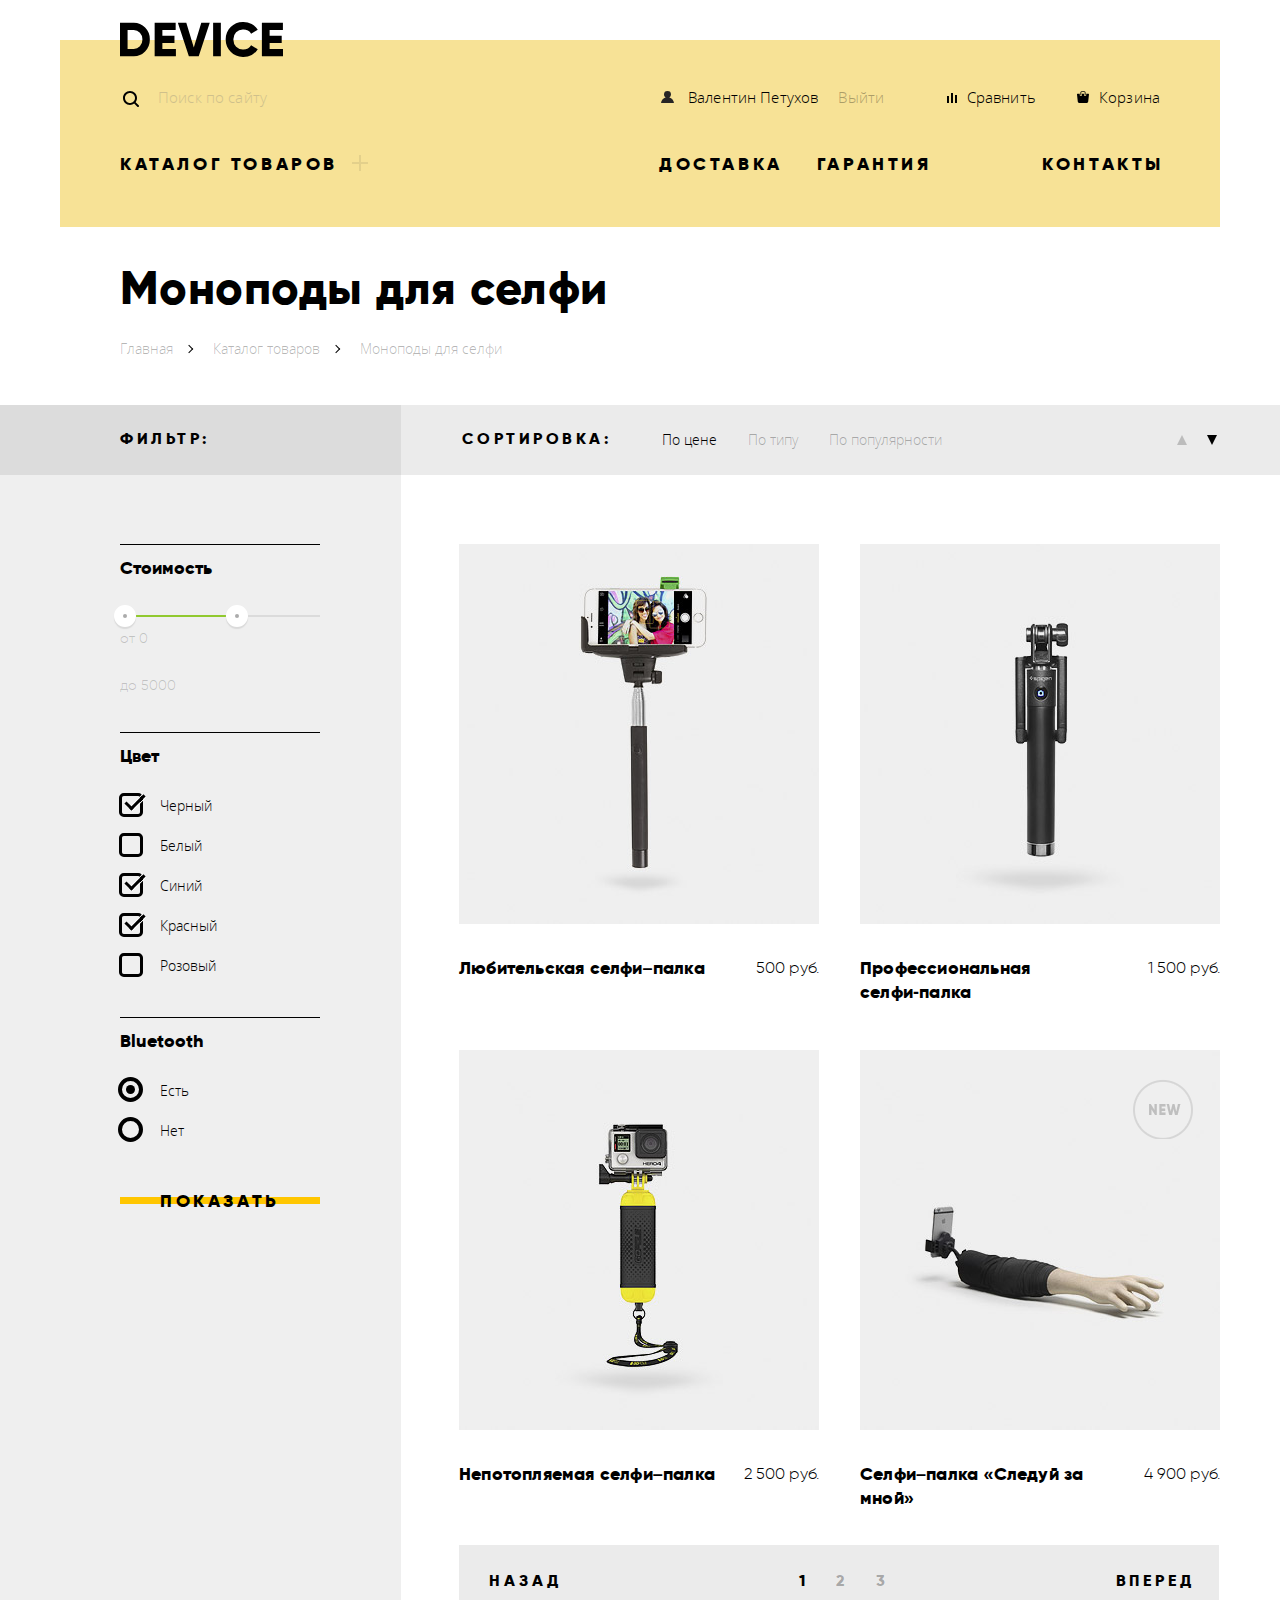
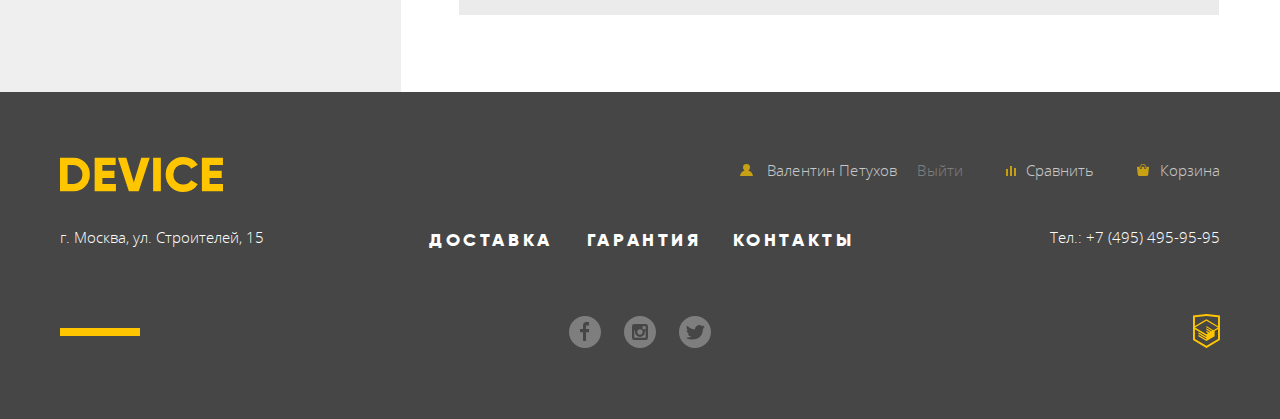
==== commit 00df1131: "Доработка слайдера сервисов, минификация" ====
--- a/inner.html
+++ b/inner.html
@@ -4,7 +4,7 @@
     <meta charset="utf-8">
     <title>HTML Academy: Девайс-Каталог</title>
     <link href="css/normalize.css" rel="stylesheet">
-    <link href="css/style.css" rel="stylesheet">
+    <link href="css/style.min.css" rel="stylesheet">
   </head>
   <body>
     <div class="wrapper">
--- a/css/style.min.css
+++ b/css/style.min.css
@@ -0,0 +1 @@
+@-webkit-keyframes occurrence{0%{opacity:0}30%,60%{opacity:.6}20%,80%{opacity:.4}50%{opacity:.8;-webkit-transform:rotate(180deg);transform:rotate(180deg)}to{opacity:1}}@keyframes occurrence{0%{opacity:0}30%,60%{opacity:.6}20%,80%{opacity:.4}50%{opacity:.8;-webkit-transform:rotate(180deg);transform:rotate(180deg)}to{opacity:1}}@-webkit-keyframes shake{0%{-webkit-transform:translateX(-50px);transform:translateX(-50px)}10%{-webkit-transform:translateX(50px);transform:translateX(50px)}20%{-webkit-transform:translateX(-40px);transform:translateX(-40px)}30%{-webkit-transform:translateX(40px);transform:translateX(40px)}40%{-webkit-transform:translateX(-30px);transform:translateX(-30px)}50%{-webkit-transform:translateX(30px);transform:translateX(30px)}60%{-webkit-transform:translateX(-20px);transform:translateX(-20px)}70%{-webkit-transform:translateX(20px);transform:translateX(20px)}80%{-webkit-transform:translateX(-10px);transform:translateX(-10px)}90%{-webkit-transform:translateX(10px);transform:translateX(10px)}to{-webkit-transform:translateX(0);transform:translateX(0)}}@keyframes shake{0%{-webkit-transform:translateX(-50px);transform:translateX(-50px)}10%{-webkit-transform:translateX(50px);transform:translateX(50px)}20%{-webkit-transform:translateX(-40px);transform:translateX(-40px)}30%{-webkit-transform:translateX(40px);transform:translateX(40px)}40%{-webkit-transform:translateX(-30px);transform:translateX(-30px)}50%{-webkit-transform:translateX(30px);transform:translateX(30px)}60%{-webkit-transform:translateX(-20px);transform:translateX(-20px)}70%{-webkit-transform:translateX(20px);transform:translateX(20px)}80%{-webkit-transform:translateX(-10px);transform:translateX(-10px)}90%{-webkit-transform:translateX(10px);transform:translateX(10px)}to{-webkit-transform:translateX(0);transform:translateX(0)}}@font-face{font-family:"Gilroy";src:url(../fonts/gilroyextrabold.woff2) format("woff2"),url(../fonts/gilroyextrabold.woff) format("woff");font-weight:800}@font-face{font-family:"Gilroy";src:url(../fonts/gilroylight.woff2) format("woff2"),url(../fonts/gilroylight.woff) format("woff");font-weight:300}@font-face{font-family:"OpenSans";src:url(../fonts/opensanslight.woff2) format("woff2"),url(../fonts/opensanslight.woff) format("woff");font-weight:300}a,body{color:#000}body{margin:0;font-family:Gilroy,Arial,sans-serif;font-size:18px;font-weight:800;line-height:24px}a{text-decoration:none}img{max-width:100%;height:auto}.visually-hidden:not(:focus):not(:active),input[type=checkbox].visually-hidden,input[type=radio].visually-hidden{position:absolute;width:1px;height:1px;margin:-1px;border:0;padding:0;white-space:nowrap;-webkit-clip-path:inset(100%);clip-path:inset(100%);clip:rect(0 0 0 0);overflow:hidden}.button{width:200px;padding:0;margin:0;text-align:center;border:0;background:0 0}.button:active,.button:focus{outline:0}.cross-line{position:relative;padding-top:12px;padding-bottom:12px;font-family:Gilroy,Arial,sans-serif;font-size:18px;font-weight:800;letter-spacing:3.6px;text-transform:uppercase}.cross-line:active{color:rgba(0,0,0,.3)}.cross-line::before{content:"";position:absolute;z-index:-1;top:20px;left:0;width:100%;height:7px;background:#ffc600;-webkit-transition:.3s ease;-o-transition:.3s ease;transition:.3s ease}.cross-line.button{z-index:0}.cross-line.button::before{top:18px}.cross-line:hover::before{top:0;height:100%}.wrapper{-webkit-box-sizing:border-box;box-sizing:border-box;width:1200px;margin-left:auto;margin-right:auto;padding:0 20px}.page-header{padding:22px 60px 0;margin-bottom:37px;font-weight:800;color:#000;background-color:#f7e296;-webkit-box-shadow:inset 0 40px 0 0 #fff;box-shadow:inset 0 40px 0 0 #fff}.header-firstline-wrapper{display:-webkit-box;display:-ms-flexbox;display:flex;-webkit-box-align:baseline;-ms-flex-align:baseline;align-items:baseline;padding-top:10px;padding-bottom:29px}.logo-header:hover:not(.main-page-header){opacity:.6}.logo-footer:not(.main-page-footer) svg:active,.logo-header:active:not(.main-page-header){opacity:.3}.search{position:relative}.search::before{content:"";position:absolute;top:18px;left:3px;width:16px;height:16px;background-image:url(../img/search.svg);background-repeat:no-repeat;background-position:0 0}.search-btn,.search-field{font-family:OpenSans,Arial,sans-serif;font-size:15px;font-weight:300;letter-spacing:.15px;line-height:30px}.search-field{min-height:46px;background-color:transparent;width:200px;padding:0 0 4px 38px;margin-right:157px;opacity:.3;border:0}.search-field:hover{opacity:.6}.search-btn{position:relative;display:inline-block;vertical-align:middle;width:85px;margin-right:94px;padding:8px 21px;border:2px solid #000;opacity:0}.search-field:focus{outline:0}.search-btn:active,.search-btn:hover{opacity:1}.search-field:focus~.search-btn{opacity:1}.search-field:focus~.search-btn::before{content:"";position:absolute;bottom:-2px;right:83px;width:360px;height:2px;background-color:#000}.search-btn:hover{color:#fff;background-color:#000}.search-btn:active{color:rgba(255,255,255,.3);background-color:#000}.header-user-navigation,.login-link{font-family:OpenSans,Arial,sans-serif;font-size:15px;font-weight:300;letter-spacing:.15px;line-height:30px}.login-link{position:relative;padding-left:27px}.cart-header::before,.compare-header::before,.login-link::before,.username-header::before{content:"";position:absolute;left:0;top:9px;width:13px;height:12px;background-image:url(../img/user.svg);background-repeat:no-repeat;background-position:0 0}.login-link:hover{opacity:.6}.login-link:active{opacity:.3}.header-user-navigation{display:-webkit-box;display:-ms-flexbox;display:flex;padding:0;margin:0 0 0 auto}.header-user-navigation a{padding-left:23px}.username-header{padding-left:27px;padding-right:20px;position:relative}.header-user-navigation a:hover,.username-header:hover{opacity:.6}.header-user-navigation a:active,.username-header:active{opacity:.3}.compare-header{margin-right:40px}.cart-header::before,.compare-header::before{left:3px;top:11px;background-image:url(../img/compare.svg)}.cart-header,.compare-header{position:relative}.cart-header::before{left:1px;top:9px;background-image:url(../img/cart.svg)}.header-site-navigation>li a:hover,.logout:hover{opacity:.6}.header-site-navigation,.login-header{display:-webkit-box;display:-ms-flexbox;display:flex;margin:0}.login-header{padding:0}.login-header,.login-header a{font-family:OpenSans,Arial,sans-serif;font-size:15px;font-weight:300;letter-spacing:.15px;line-height:30px}.header-site-navigation{padding:0 0 51px;-webkit-box-pack:justify;-ms-flex-pack:justify;justify-content:space-between}.header-site-navigation li{position:relative;list-style:none}.header-site-navigation>li>a{text-transform:uppercase;letter-spacing:3.6px}.header-site-navigation>li:first-child{margin-right:281px;padding-right:40px}.header-site-navigation>li:last-child{margin-left:auto;margin-right:-4px}.header-site-navigation>li:nth-child(2){margin-right:34px}.header-site-navigation>li:nth-child(3){margin-right:40px}.header-site-navigation>li a:active,.submenu a:active{opacity:.3}.submenu{position:absolute;left:-60px;z-index:100;display:none;margin:0;padding:22px 100px 34px 60px;width:1000px;text-transform:none;background-color:#f7e296}.submenu a{display:block;font-family:OpenSans,Arial,sans-serif;font-size:15px;font-weight:300;letter-spacing:.15px;line-height:36px;white-space:nowrap}.header-site-navigation li:hover .submenu{display:-webkit-box;display:-ms-flexbox;display:flex}.submenu a:hover{opacity:.6}.submenu-section{margin-right:60px}.submenu-section:nth-last-child(2){margin-right:74px}.xlink,.xlink::before{position:absolute;background-color:#b8a974}.xlink{right:17px;opacity:.3;top:3px;width:2px;height:16px}.xlink::before{content:"";top:7px;left:-7px;height:2px;width:16px}.innerpage-container{padding-left:60px}.topslider-space{position:relative;margin-bottom:94px;margin-top:-37px;background-color:#fff;-webkit-box-shadow:inset 0 112px 0 0 #f7e296;box-shadow:inset 0 112px 0 0 #f7e296}.topslides{display:-webkit-box;display:-ms-flexbox;display:flex;float:left;width:1160px}.topslider-product-description{position:relative;width:505px;padding-left:45px;padding-right:60px}.topslider-product-description a{display:block;width:220px;text-align:center;z-index:1;padding-left:1px;margin-bottom:46px}.topslider-product-description::before{content:"";position:absolute;top:38px;left:45px;height:7px;width:100px;background:#fff}.topslider-product-image{padding-left:30px}.topslider-number{position:absolute;top:-193px;right:50px;z-index:-1;color:#fff;font-size:180px;line-height:179.2px;letter-spacing:1.8px}.topslider-header{width:503px;padding-top:33px;margin-bottom:19px;font-size:47px;line-height:56px;letter-spacing:.59px}.topslider-text{width:478px;margin-bottom:38px;padding-bottom:1px;font-family:OpenSans,Arial,sans-serif;font-size:15px;font-weight:300;line-height:30px;letter-spacing:.11px}.slider-wristband .topslider-text{width:459px}.topslider-innerwrap{overflow:hidden}.topslider-slides{width:3480px}.topslider-controls{position:absolute;bottom:154px;right:75px;z-index:100}.topslider-controls label{position:relative;display:inline-block;vertical-align:middle;margin:0 9px;width:0;height:0;border:5px solid #fff;border-radius:50%;-webkit-box-shadow:0 0 0 1px #050505;box-shadow:0 0 0 1px #050505;cursor:pointer}.topslider-btn-1:checked~.topslider-controls label[for=topslider-btn-1]::after,.topslider-btn-2:checked~.topslider-controls label[for=topslider-btn-2]::after,.topslider-btn-3:checked~.topslider-controls label[for=topslider-btn-3]::after{position:absolute;content:"";top:-1px;left:-1px;width:0;height:0;border:1px solid #fff;border-radius:50%;-webkit-box-shadow:0 0 0 1px #050505;box-shadow:0 0 0 1px #050505}.topslider-btn-1:checked~.topslider-innerwrap .topslider-slides{-webkit-transform:translate(0);-ms-transform:translate(0);transform:translate(0)}.topslider-btn-2:checked~.topslider-innerwrap .topslider-slides{-webkit-transform:translate(-1160px);-ms-transform:translate(-1160px);transform:translate(-1160px)}.topslider-btn-3:checked~.topslider-innerwrap .topslider-slides{-webkit-transform:translate(-2320px);-ms-transform:translate(-2320px);transform:translate(-2320px)}.characteristic-block,.topslider-product-characteristics{display:-webkit-box;display:-ms-flexbox;display:flex}.topslider-product-characteristics p{padding:0;margin:0 0 7px}.characteristic-block{width:118px;-webkit-box-orient:vertical;-webkit-box-direction:reverse;-ms-flex-direction:column-reverse;flex-direction:column-reverse;margin-right:21px}.characteristic-block:first-child{margin-right:4px;width:155px}.characteristic-name,.characteristic-value{font-family:OpenSans,Arial,sans-serif;font-weight:300;font-size:13px;line-height:20px;letter-spacing:.15px}.characteristic-value{font-family:Gilroy,Arial,sans-serif;font-size:36px;line-height:48px}.popular-list{display:-webkit-box;display:-ms-flexbox;display:flex;-webkit-box-pack:justify;-ms-flex-pack:justify;justify-content:space-between;margin-bottom:80px}.popular-category{position:relative;width:160px;padding-top:193px;letter-spacing:.01em}.popular-category::before{background-color:#f7e296}.popular-category::after,.popular-category::before{content:"";position:absolute;top:0;left:0;width:160px;height:160px}.popular-category-virtual.popular-category::after{background:url(../img/popular-1.svg) no-repeat 49% 49%}.popular-category-monopods.popular-category::after{background:url(../img/popular-2.svg) no-repeat 52% 95%}.popular-category-action.popular-category::after{background:url(../img/popular-3.svg) no-repeat 55% 52%}.popular-category-wristbands.popular-category::after{background:url(../img/popular-4.svg) no-repeat 52% 53%}.popular-category-smartwatch.popular-category::after{background:url(../img/popular-5.svg) no-repeat 53% 51%}.popular-category-quadcopters.popular-category::after{background:url(../img/popular-6.svg) no-repeat 47% 54%}.popular-category:hover::before{background-color:#f0c52e}.popular-category:active::after{opacity:.3}.popular-category:active,.sorting-types a{color:rgba(0,0,0,.3)}.innerpage-filter-background{background-image:-webkit-gradient(linear,left top,right top,color-stop(31.35%,#efefef),color-stop(31.35%,#fff));background-image:-webkit-linear-gradient(left,#efefef 31.35%,#fff 31.35%);background-image:-o-linear-gradient(left,#efefef 31.35%,#fff 31.35%);background-image:linear-gradient(to right,#efefef 31.35%,#fff 31.35%)}.innerpage-headerfilter-background{background-image:-webkit-gradient(linear,left top,right top,color-stop(31.35%,#dcdcdc),color-stop(31.35%,#ebebeb));background-image:-webkit-linear-gradient(left,#dcdcdc 31.35%,#ebebeb 31.35%);background-image:-o-linear-gradient(left,#dcdcdc 31.35%,#ebebeb 31.35%);background-image:linear-gradient(to right,#dcdcdc 31.35%,#ebebeb 31.35%)}.blocks-mini-header,.sorting-controllers,.sorting-types{display:-webkit-box;display:-ms-flexbox;display:flex}.blocks-mini-header p{padding:0;margin:0;font-size:16px;text-transform:uppercase;letter-spacing:3.5px}.innerpage-headerfilter-background .wrapper{padding-top:22px;padding-bottom:24px}.filters-mini-header p{padding-right:100px}.sorting-mini-header p{position:relative;padding-left:13px;padding-right:51px}.sorting-controllers,.sorting-types{padding:0;margin:0 204px 0 0}.sorting-types a{font-family:OpenSans,Arial,sans-serif;font-weight:400;font-size:14px;line-height:18px}.sorting-types li{padding-right:31px;list-style:none;cursor:pointer}.sorting-types a:hover{color:rgba(0,0,0,.6)}.active-sorting-type a,.sorting-types a:active{color:#000}.sorting-controllers{margin:0;padding:8px 0 0}.down-controller,.up-controller{display:block;width:0;height:0;border-left:5px solid transparent;border-right:5px solid transparent;cursor:pointer}.up-controller{margin-right:20px;border-bottom:10px solid rgba(0,0,0,.2)}.up-controller:hover{border-bottom-color:rgba(0,0,0,.4)}.up-controller.active,.up-controller:active{border-bottom-color:#000}.down-controller{border-top:10px solid rgba(0,0,0,.2)}.down-controller:hover{border-top-color:rgba(0,0,0,.4)}.down-controller.active,.down-controller:active{border-top-color:#000}.services-slider-background{padding:0;margin:0;background-color:#e5e5e5;-webkit-box-shadow:inset 0 101px 0 0 #fff;box-shadow:inset 0 101px 0 0 #fff}.service-slider-controls,.services-slider{display:-webkit-box;display:-ms-flexbox;display:flex}.services-slider{margin-bottom:94px;padding-bottom:116px;padding-top:74px}.service-slider-controls{position:relative;z-index:10;-webkit-box-orient:vertical;-webkit-box-direction:normal;-ms-flex-direction:column;flex-direction:column;padding-top:7px}.service-slider-controls::after{content:"";position:absolute;top:-73px;right:0;width:7px;height:319px;background-color:#000}.service-slider-button{margin:0 116px 24px 0;padding:10px 22px;border:0;background:0 0}.service-slider-button.slider-button-active{margin-right:6px;padding-right:132px;color:#f7e184;background-color:#000}.service-slider-button.cross-line::before{top:17px;width:160px}.service-slider-button.cross-line:hover::before{top:0;height:100%}.services-description-block{padding-left:116px}.service-block{display:-webkit-box;display:-ms-flexbox;display:flex}.service-name{margin:0;padding-left:1px;padding-bottom:31px;font-size:47px;line-height:48px;letter-spacing:1px}.service-description{position:relative;width:444px;padding-right:316px}.service-description-text{margin:0;font-family:OpenSans,Arial,sans-serif;font-weight:300;font-size:15px;line-height:30px;letter-spacing:.28px}.service-description::after{content:"";position:absolute;top:-12px;right:46px;width:180px;height:194px}.delivery .service-description::after{background:url(../img/delivery.svg) no-repeat 55% 79%}.warranty .service-description::after{background:url(../img/warranty.svg) no-repeat 100% 100%}.credit .service-description::after{background:url(../img/credit.svg) no-repeat 0% 0%}.credit,.delivery,.warranty{display:none}.brands{display:-webkit-box;display:-ms-flexbox;display:flex;-ms-flex-pack:distribute;justify-content:space-around;margin-bottom:192px;margin-left:-19px;margin-right:-18px}.brand-logo{position:relative;width:260px}.brand-gray-logo{position:absolute;top:0;left:0;width:260px;z-index:1}.brand-colorful-logo{display:none;position:absolute}.brand-gray-logo:hover{opacity:0}.brand-logo:hover .brand-colorful-logo,.catalog-item-image img{display:block}.info-blocks-wrapper{display:-webkit-box;display:-ms-flexbox;display:flex;padding-bottom:77px}.info-block-header{position:relative;padding:53px 0 0;margin:0 0 43px;font-size:47px;line-height:48px;letter-spacing:.4px}.info-block-header::before{content:"";position:absolute;top:0;left:2px;height:8px;width:80px;background:#000}.about-us{padding-right:125px}.about-us p{margin:0;padding:0 0 30px;width:472px;font-family:OpenSans,Arial,sans-serif;font-size:15px;font-weight:300;line-height:30px;color:#464646;text-indent:1px}.delivery-partners{padding:35px 0 0;margin:0 0 50px;line-height:40px;font-size:16px;list-style-type:none}.delivery-partners li{position:relative;padding-left:36px}.delivery-partners li::before{content:"";position:absolute;left:2px;top:15px;width:5px;height:5px;border:2px solid #e5e5e5;border-radius:50%}.map{padding-top:24px;padding-left:4px;margin-bottom:59px}.breadcrumbs,.breadcrumbs a,.contacts-block p{font-family:OpenSans,Arial,sans-serif;font-weight:300}.contacts-block p{padding-left:4px;color:#464646;letter-spacing:.005em;font-size:15px;line-height:30px}.info-block-link{display:block;width:260px;text-align:center;margin-top:auto;margin-bottom:0;padding-left:4px}.breadcrumbs,.breadcrumbs a{font-size:14px;line-height:24px}.breadcrumbs{padding:0;display:-webkit-box;display:-ms-flexbox;display:flex;margin:0 0 44px;list-style:none}.breadcrumbs a{position:relative;padding-right:40px;color:rgba(0,0,0,.3)}.breadcrumbs a:hover{color:rgba(0,0,0,.6)}.breadcrumbs a:active{color:rgba(0,0,0,.1)}.breadcrumbs li:last-child{color:rgba(0,0,0,.3)}.breadcrumbs a::after{content:"";position:absolute;top:7px;right:21px;width:5px;height:5px;font-family:OpenSans,Arial,sans-serif;font-size:14px;font-weight:300;line-height:24px;border-bottom:1px solid #000;border-right:1px solid #000;-webkit-transform:rotate(-45deg);-ms-transform:rotate(-45deg);transform:rotate(-45deg)}.monopods-header{padding:0;margin:0 0 25px;font-size:47px;font-weight:800;line-height:48px;letter-spacing:.47px;word-spacing:1px}.main-columns-wrapper{display:-webkit-box;display:-ms-flexbox;display:flex;padding-bottom:77px;padding-top:69px}.main-leftcolumn{padding-right:67px}.main-rightcolumn{display:-webkit-box;display:-ms-flexbox;display:flex;-ms-flex-wrap:wrap;flex-wrap:wrap;padding-left:72px}.sorting-mini-header{-ms-flex-wrap:nowrap;flex-wrap:nowrap}.catalog-item,.catalog-list{display:-webkit-box;display:-ms-flexbox;display:flex;padding:0}.catalog-list{-ms-flex-wrap:wrap;flex-wrap:wrap;-webkit-box-pack:justify;-ms-flex-pack:justify;justify-content:space-between;letter-spacing:.15px;list-style:none;margin:0}.catalog-item{width:360px;-webkit-box-orient:vertical;-webkit-box-direction:normal;-ms-flex-direction:column;flex-direction:column;margin:0 0 46px}.catalog-item-image{position:relative;margin-bottom:32px;background-color:#efefef}.catalog-list .catalog-item:nth-child(2n){margin-right:0}.item-label{-webkit-box-ordinal-group:2;-ms-flex-order:1;order:1;display:-webkit-box;display:-ms-flexbox;display:flex;margin:0;padding:0;-webkit-box-pack:justify;-ms-flex-pack:justify;justify-content:space-between;width:360px}.item-label h3{-ms-flex-wrap:wrap;flex-wrap:wrap;margin:0;padding:0;font-size:18px;font-weight:800;line-height:24px;letter-spacing:.2px}.price{margin-left:auto;width:85px;-ms-flex-item-align:start;align-self:flex-start;font-family:Gilroy,Arial,sans-serif;font-size:16px;font-weight:300;letter-spacing:.15px;text-align:right}.filter-block{padding:11px 0 0;margin:0 0 24px;border:0;border-top:1px solid #000}.filter-block-name{margin:0;padding:0 0 25px}.filter-block p+p:not(.max-price){padding:0;margin:0 0 15px}.price-filter{margin-bottom:21px}.range-filter{width:200px}.range-controls{position:relative;padding-top:10px}.range-controls .scale{height:2px;background:#dbdbdb}.range-controls .bar{width:114px;height:2px;background:#91c92f}.range-controls .toggle{position:absolute;top:0;left:0;width:4px;height:4px;padding:0;border:9px solid #fff;background-color:#ababab;border-radius:50%;-webkit-box-shadow:0 2px 1px 0 #dadada;box-shadow:0 2px 1px 0 #dadada;cursor:pointer}.range-controls .toggle-min{left:-6px}.range-controls .toggle-max{left:106px}.range-controls .toggle:active{border:10px solid #fff}.price-controls p{display:inline-block;vertical-align:middle;margin-right:56px;margin-top:9px;font-family:Gilroy,Arial,sans-serif;font-weight:300;font-size:14px;line-height:24px;color:rgba(0,0,0,.2)}.filter-block span{font-family:OpenSans,Arial,sans-serif;font-size:14px;font-weight:300}.filter-block-radio{margin-bottom:21px}.filter-input-radio~span::before{content:"";position:absolute;left:-2px;top:-1px;width:17px;height:17px;border:4px solid #000;border-radius:50%}.filter-input-radio:checked~span::after{content:"";position:absolute;top:7px;left:6px;display:block;width:9px;height:9px;background-color:#000;border-radius:50%}.filter-input-radio:hover~span::after{background-color:#5f5f5f}.filter-input-radio:hover~span::before{border-color:#5f5f5f}.filter-input-radio:active~span::after{background-color:#000}.filter-input-radio:active~span::before{border-color:#000}.filter-input-radio:disabled~span,.filter-input-radio:disabled~span::before{color:#b2b2b2;border-color:#b2b2b2}.filter-input-radio:disabled~span::after{background-color:#b2b2b2}.filter-input-checkbox~span::before{content:"";position:absolute;left:-1px;top:0;width:18px;height:18px;border:3px solid #000;border-radius:20%}.filter-input-checkbox:checked~span::after{content:"";position:absolute;top:2px;left:5px;display:block;width:17px;height:7px;background-color:transparent;border-left:3px solid #000;border-bottom:3px solid #000;-webkit-transform:rotate(-45deg);-ms-transform:rotate(-45deg);transform:rotate(-45deg);-webkit-box-shadow:0 1px 0 .1px #fff,inset 0 -1px 0 .1px #fff;box-shadow:0 1px 0 .1px #fff,inset 0 -1px 0 .1px #fff}.filter-block-checkbox label,.filter-block-radio label{position:relative;display:block;padding-left:40px}.filter-block-radio p:nth-child(2){padding-bottom:1px}.filter-input-checkbox:hover~span::after,.filter-input-checkbox:hover~span::before{border-color:#5f5f5f}.filter-input-checkbox:active~span::after,.filter-input-checkbox:active~span::before{border-color:#000}.filter-input-checkbox:disabled~span,.filter-input-checkbox:disabled~span::after,.filter-input-checkbox:disabled~span::before{color:#b2b2b2;border-color:#b2b2b2}.pagination,.pagination ul{display:-webkit-box;display:-ms-flexbox;display:flex}.pagination{width:760px;-webkit-box-sizing:border-box;box-sizing:border-box;margin-top:-11px;-webkit-box-pack:justify;-ms-flex-pack:justify;justify-content:space-between;background-color:#ebebeb}.pagination,.pagination a{font-size:16px;text-transform:uppercase;letter-spacing:3.9px}.pagination ul{padding:24px 0 22px 16px;margin:0;list-style:none}.pagination-list li{padding-right:27px}.pagination-list a{color:rgba(0,0,0,.3)}.pagination-list li:last-child{padding-right:0}.pagination-list a:hover{color:rgba(0,0,0,.6)}.pagination-list .active-page,.pagination-list a:active{color:#000}.next-page,.previous-page{padding:24px 24px 22px 30px}.next-page:hover,.previous-page:hover{background:#d9d9d9}.next-page:active,.previous-page:active{color:rgba(0,0,0,.3);background:#d9d9d9}.sorting{display:-webkit-box;display:-ms-flexbox;display:flex}.hidden,.new{position:absolute}.new{right:27px;z-index:20;width:60px;height:60px;background:url(../img/new.png) no-repeat;top:29px}.hidden{top:50%;left:50%;-webkit-transform:translate(-50%,-50%);-ms-transform:translate(-50%,-50%);transform:translate(-50%,-50%);opacity:0}.hidden a{display:block;text-align:center;font-family:OpenSans,Arial,sans-serif;font-size:13px;font-weight:300;line-height:20px;opacity:.5}.catalog-item-image:hover .hidden,.hidden a:hover,.login-footer:hover{opacity:1}.hidden a:active{opacity:.2}.catalog-item-image:hover img{opacity:.7}.main-footer{padding-top:60px;padding-bottom:65px;min-width:1200px;color:#fff;background-color:#464646}.main-footer a{color:#fff}.footer-menu-wrapper{display:-webkit-box;display:-ms-flexbox;display:flex}.footer-top{-webkit-box-pack:justify;-ms-flex-pack:justify;justify-content:space-between;margin-bottom:24px}.footer-bottom,.footer-middle,.footer-top{display:-webkit-box;display:-ms-flexbox;display:flex}.footer-middle{padding-bottom:64px}.footer-bottom{-webkit-box-pack:justify;-ms-flex-pack:justify;justify-content:space-between}.logo-footer{padding-top:5px}.inner-logo-footer{margin-right:474px}.logo-footer:hover:not(.main-page-footer){opacity:.6}.login-footer,.user-footer{font-family:OpenSans,Arial,sans-serif;font-size:15px;font-weight:300;letter-spacing:.15px;line-height:36px}.login-footer{margin-right:42px;color:#fff;opacity:.7}.login-footer:active{opacity:.3}.user-footer{display:-webkit-box;display:-ms-flexbox;display:flex;margin:0;padding:0}.user-footer a:hover{opacity:1}.logout{letter-spacing:.15px;opacity:.3}.username-footer{padding:0;margin:0 20px 0 0;opacity:.7}.user-footer a:active{opacity:.3}.footer-user-navigation{display:-webkit-box;display:-ms-flexbox;display:flex;margin:0;padding:0}.compare-footer{margin-right:43px}.compare-footer svg{margin-right:6px}.cart-footer svg{margin-right:7px}.footer-user-navigation a{font-family:OpenSans,Arial,sans-serif;font-size:15px;font-weight:300;line-height:36px;opacity:.7}.footer-user-navigation a:hover,.username-footer:hover{opacity:1}.cart-footer:active,.compare-footer:active,.footer-user-navigation a:active{opacity:.3}.footer-site-navigation{display:-webkit-box;display:-ms-flexbox;display:flex;margin:0;padding:6px 0 0;text-transform:uppercase;letter-spacing:3.6px}.footer-site-navigation a:nth-child(2){padding-left:34px;padding-right:31px}.footer-site-navigation a:hover{opacity:.6}.footer-site-navigation a:active,.social a{opacity:.3}.address,.tel{font-family:OpenSans,Arial,sans-serif;font-size:15px;font-weight:300;line-height:30px}.address{padding:0;margin:0 165px 0 0}.tel{margin-left:auto}.social{position:relative;display:-webkit-box;display:-ms-flexbox;display:flex;width:160px;padding-left:500px;-webkit-box-pack:center;-ms-flex-pack:center;justify-content:center}.social::before{content:"";position:absolute;left:0;top:12px;width:80px;height:8px;background:#ffc600}.social a{margin-right:23px}.social a:last-child{margin-right:0}.htmlacademy-logo:hover,.social a:hover{opacity:.6}.social svg:active{opacity:.1}.htmlacademy-logo{margin-top:-2px}.htmlacademy-logo svg:active{opacity:.3}.compare-footer svg,.footer-menu-wrapper path,.footer-user-navigation path,.htmlacademy-logo path,.logo-footer path{fill:#ffc600}.login-footer svg,.username-footer svg{padding-right:10px}.modal{position:relative;z-index:2;display:none;-webkit-box-sizing:border-box;box-sizing:border-box;width:960px;-webkit-box-shadow:0 0 10px 0 #d9d9d9;box-shadow:0 0 10px 0 #d9d9d9;border:0}.modal-write-us{position:fixed;top:50%;left:50%;z-index:100;padding:95px 100px 80px 99px;margin-top:-290px;margin-left:-480px;background-color:#fff}.modal-write-us p{display:inline-block;vertical-align:middle;padding:0;margin:0 0 35px}.modal-write-us span{display:block;margin-bottom:7px;padding-left:1px}.modal-write-us input,.modal-write-us textarea{-webkit-box-sizing:border-box;box-sizing:border-box;width:360px;padding:13px 0 17px 19px;background-color:#f2f2f2;border:0}.modal-write-us input[type=text]{margin-right:35px}.modal-write-us textarea{display:block;width:760px;padding:14px 0 40px 17px;margin-bottom:5px}.modal-write-us input[type=email]::-webkit-input-placeholder,.modal-write-us input[type=text]::-webkit-input-placeholder,.modal-write-us textarea::-webkit-input-placeholder{font-family:OpenSans;font-size:15px;font-weight:700;line-height:18px;color:rgba(0,0,0,.4)}.modal-write-us input[type=email]:-ms-input-placeholder,.modal-write-us input[type=email]::-ms-input-placeholder,.modal-write-us input[type=text]:-ms-input-placeholder,.modal-write-us input[type=text]::-ms-input-placeholder,.modal-write-us textarea:-ms-input-placeholder,.modal-write-us textarea::-ms-input-placeholder{font-family:OpenSans;font-size:15px;font-weight:700;line-height:18px;color:rgba(0,0,0,.4)}.modal-write-us input[type=email]::placeholder,.modal-write-us input[type=text]::placeholder,.modal-write-us textarea::placeholder{font-family:OpenSans;font-size:15px;font-weight:700;line-height:18px;color:rgba(0,0,0,.4)}.modal-write-us input:hover,.modal-write-us textarea:hover{background-color:#eaeaea}.modal-write-us input:focus,.modal-write-us textarea:focus{background-color:#fff;outline:3px solid #f7e296}.modal-write-us input:invalid,.modal-write-us textarea:invalid{background-color:#f6dada;outline:0}.modal-map{position:fixed;top:50%;left:50%;z-index:100;margin-top:-290px;margin-left:-480px}.modal-map iframe{position:relative;z-index:2;border:0}.modal-map img{position:absolute;top:0;left:0;z-index:1;margin:0}.modal-close{position:absolute;top:23px;right:23px;z-index:3;width:55px;height:55px;border:0;border-radius:50%;background-color:rgba(240,197,46,.5)}.modal-close::after,.modal-close::before{content:"";position:absolute;top:13px;left:26px;width:3px;height:30px;background-color:rgba(255,255,255,.5);-webkit-transform:rotate(45deg);-ms-transform:rotate(45deg);transform:rotate(45deg)}.modal-close::after{-webkit-transform:rotate(-45deg);-ms-transform:rotate(-45deg);transform:rotate(-45deg)}.modal-close:hover{background-color:#f0c52e}.modal-close:active{background-color:rgba(240,197,46,.3)}.modal-error,.modal-show{-webkit-animation-duration:.6s;animation-duration:.6s}.modal-show{display:block;-webkit-animation-name:occurrence;animation-name:occurrence;-webkit-animation-timing-function:linear;animation-timing-function:linear}.modal-error{-webkit-animation-name:shake;animation-name:shake;-webkit-animation-timing-function:ease-out;animation-timing-function:ease-out}.slider-show{display:block}
